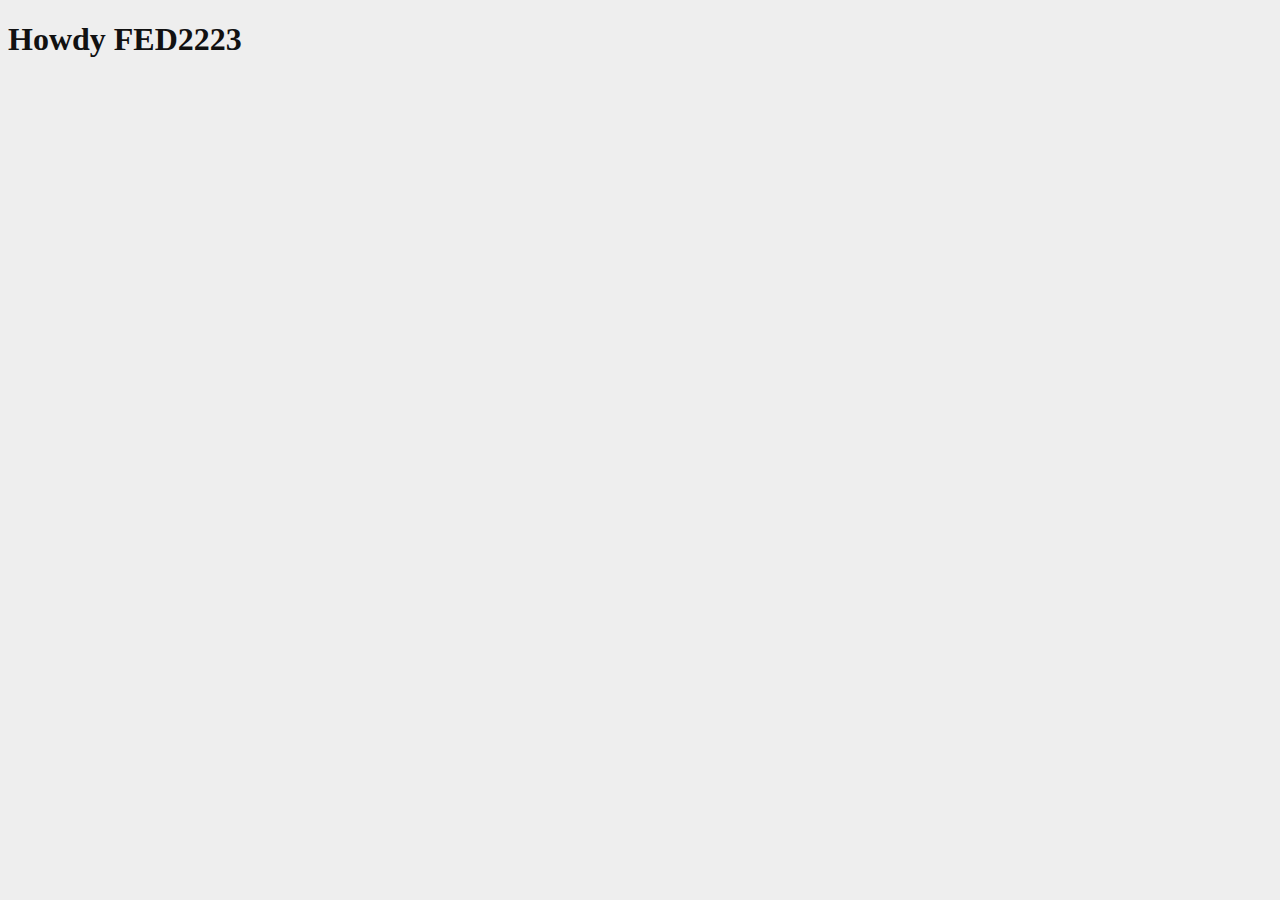
==== index.html @ b15e88f7 "Add files via upload" ====
<!doctype html>
<html lang="nl">
	
<head>
	<meta charset="UTF-8">
	<meta name="author" content="jouw naam">
	<meta name="viewport" content="width=device-width, initial-scale=1">
	
	<title>Howdy FED2223</title>
	
	<link href="styles/style.css" rel="stylesheet">
	<link rel="icon" type="image/svg+xml" href="images/favicon.svg">
</head>

<body>
	<h1>Howdy FED2223</h1>

	<script defer src="scripts/script.js"></script>
</body>
	
</html>
---- styles/style.css ----
/**************/
/* CSS REMEDY */
/**************/
*, *::after, *::before {
  box-sizing:border-box;  
}

button, summary {
	cursor: pointer;
}





/*********************/
/* CUSTOM PROPERTIES */
/*********************/
:root {
	/* startje */
	--color-text:#111;
	--color-background:#eee;
}





/****************/
/* JOUW STYLING */
/****************/

/* jouw code */

body {
  color:var(--color-text);
  background-color:var(--color-background);
}
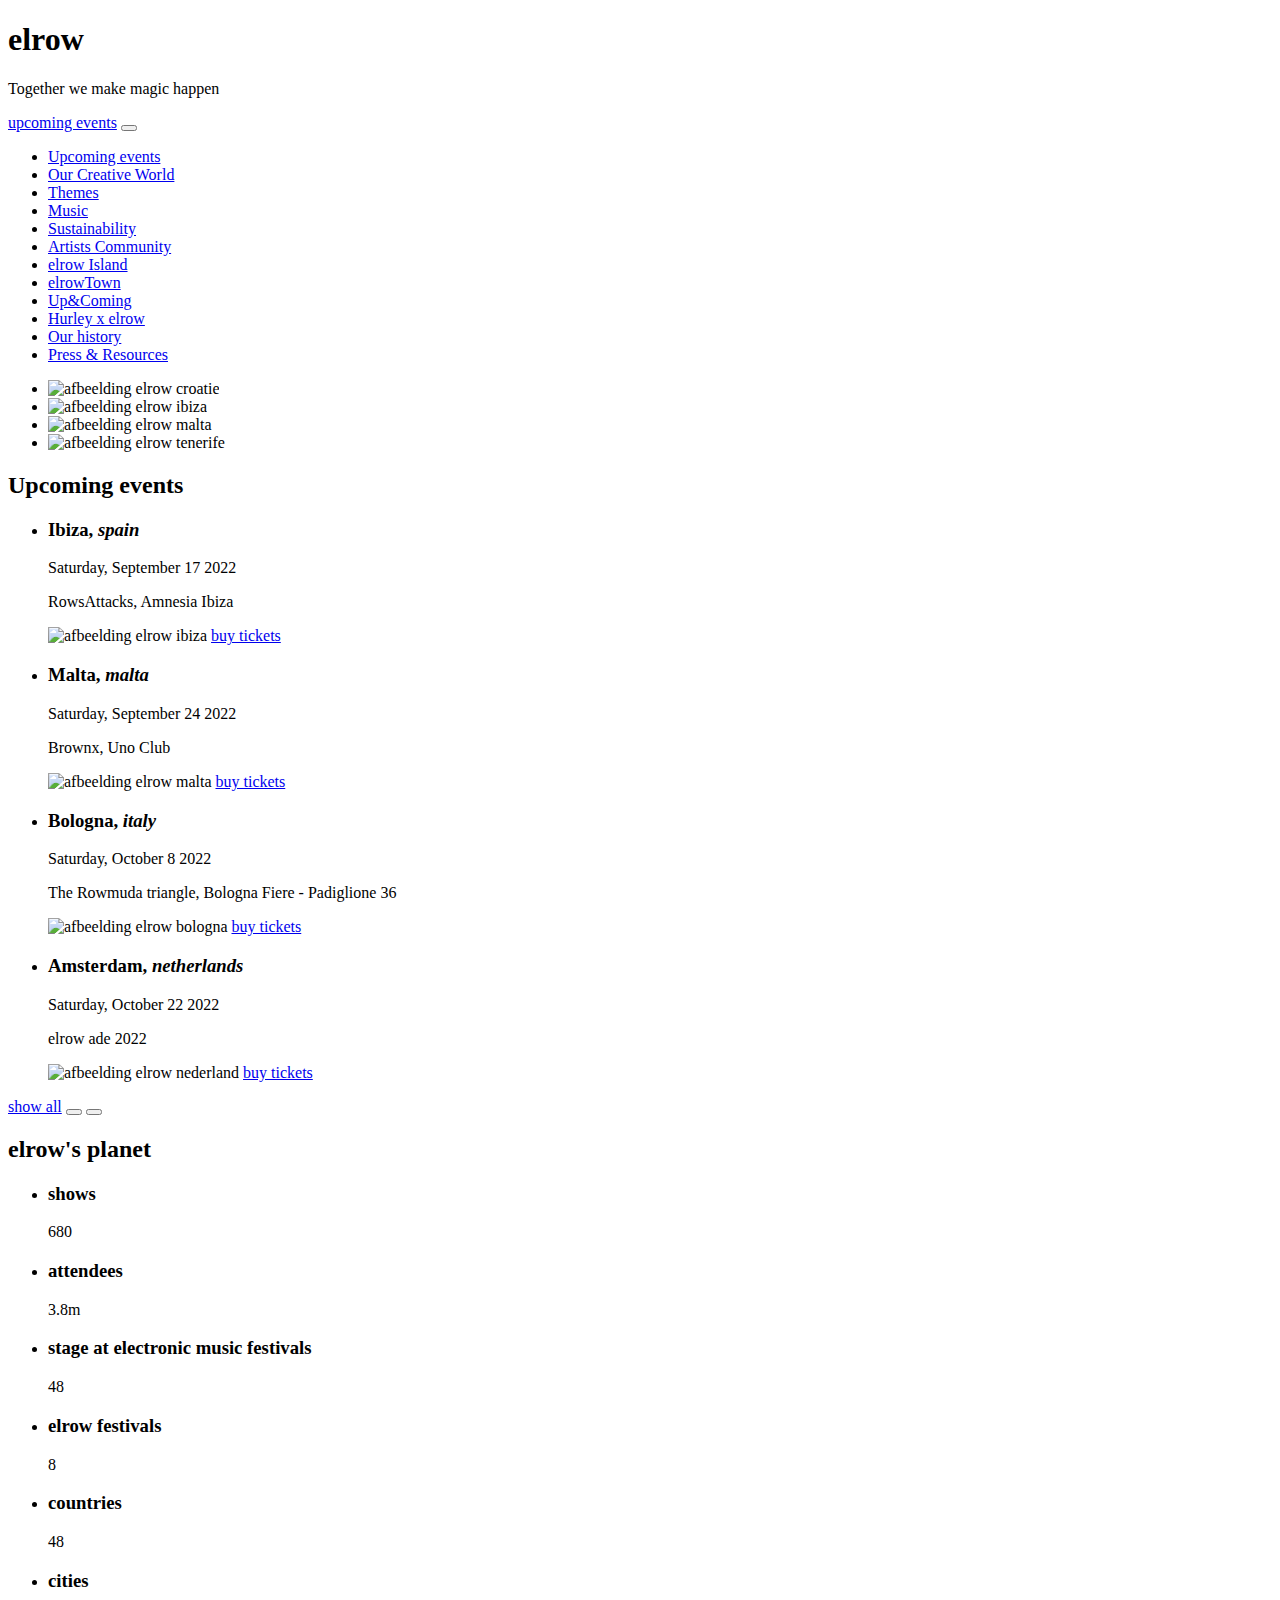
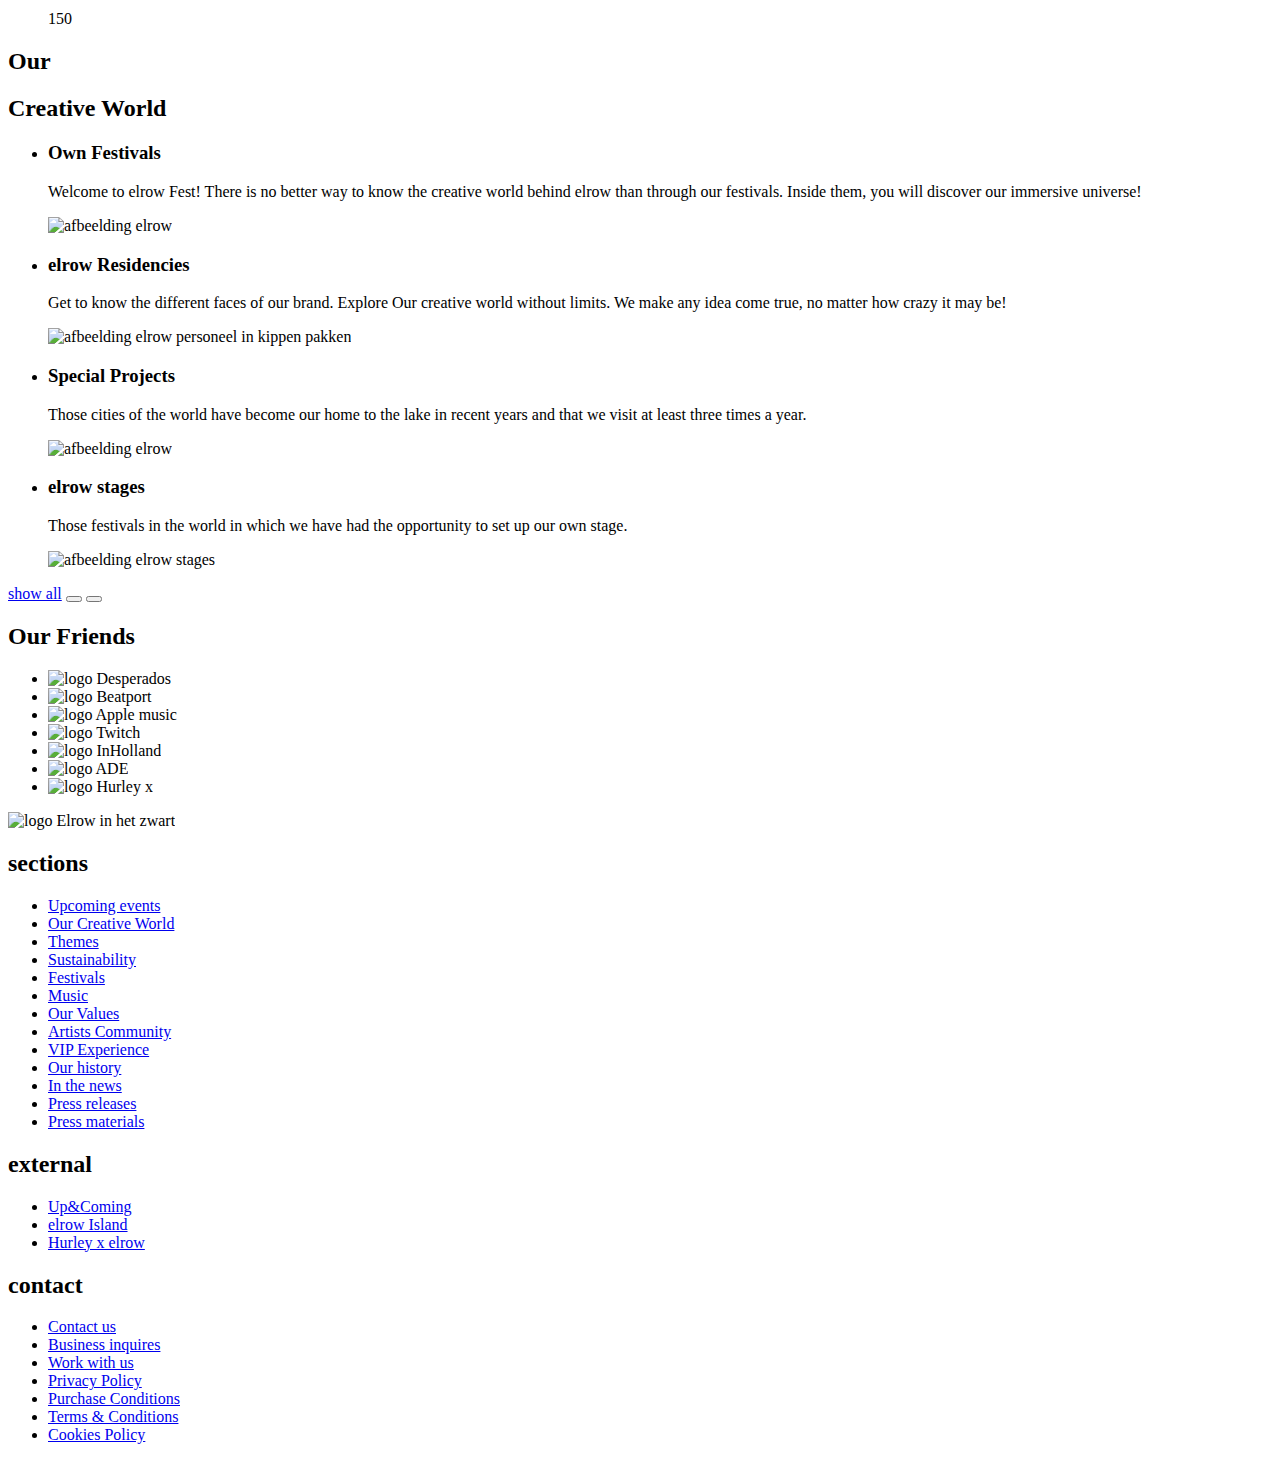
==== commit 80faf23a: "Add files via upload" ====
--- a/index.html
+++ b/index.html
@@ -1,21 +1,245 @@
-<!doctype html>
-<html lang="nl">
-	
+<!DOCTYPE html>
+<html lang="en">
 <head>
-	<meta charset="UTF-8">
-	<meta name="author" content="jouw naam">
-	<meta name="viewport" content="width=device-width, initial-scale=1">
-	
-	<title>Howdy FED2223</title>
-	
-	<link href="styles/style.css" rel="stylesheet">
-	<link rel="icon" type="image/svg+xml" href="images/favicon.svg">
+    <meta charset="UTF-8">
+    <meta name="author" content="Samantha Tjin-A-Lim">
+    <meta http-equiv="X-UA-Compatible" content="IE=edge">
+    <meta name="viewport" content="width=device-width, initial-scale=1.0">
+    <title>Elrow</title>
+    <link rel="stylesheet" href="css/style.css">
 </head>
-
 <body>
-	<h1>Howdy FED2223</h1>
-
-	<script defer src="scripts/script.js"></script>
+    <header>
+        <h1>elrow</h1>
+        <p>Together we make magic happen</p>
+        <a href="events.html">upcoming events</a>
+        <button type="button"></button>
+        <nav>
+            <ul>
+                <li><a href="events.html">Upcoming events</a></li>
+                <li><a href="#">Our Creative World</a></li>
+                <li><a href="#">Themes</a></li>
+                <li><a href="#">Music</a></li> 
+                <li><a href="#">Sustainability</a></li>
+                <li><a href="#">Artists Community</a></li>
+                <li><a href="#">elrow Island</a></li>
+                <li><a href="#">elrowTown</a></li>
+                <li><a href="#">Up&Coming</a></li>
+                <li><a href="#">Hurley x elrow</a></li>
+                <li><a href="#">Our history</a></li>
+                <li><a href="#">Press & Resources</a></li>
+            </ul>
+          </nav>
+    </header>
+
+    <main> 
+        <section>
+            <ul>
+                <li>
+                    <img src="./images/croatie.png" alt="afbeelding elrow croatie">
+                </li>
+                <li>
+                    <img src="./images/ibiza.png" alt="afbeelding elrow ibiza">
+                </li>
+                <li>
+                    <img src="./images/malta.png" alt="afbeelding elrow malta">
+                </li>
+                <li>
+                    <img src="./images/tenerife.png" alt="afbeelding elrow tenerife">
+                </li>
+            </ul>
+        </section>
+
+        <section>
+            <h2>Upcoming events</h2>
+            <ul>
+                <li>
+                    <article>
+                        <h3>Ibiza, <em>spain</em></h3> <!-- em om in css alleen spain vorm te geven -->
+                        <p><time datetime="2022-09-17">Saturday, September 17 2022</time></p> 
+                        <p>RowsAttacks, Amnesia Ibiza</p>
+                        <img src="./images/ibiza2.png" alt="afbeelding elrow ibiza">
+                        <a href="#">buy tickets</a>
+                    </article>
+                </li>
+                <li>
+                    <article>
+                        <h3>Malta, <em>malta</em></h3> 
+                        <p><time datetime="2022-09-24">Saturday, September 24 2022</time></p>
+                        <p>Brownx, Uno Club</p>
+                        <img src="./images/malta.png" alt="afbeelding elrow malta">
+                        <a href="#">buy tickets</a>
+                    </article>
+                </li>
+                <li>
+                    <article>
+                        <h3>Bologna, <em>italy</em></h3>
+                        <p><time datetime="2022-10-08">Saturday, October 8 2022</time></p>
+                        <p>The Rowmuda triangle, Bologna Fiere - Padiglione 36</p>
+                        <img src="./images/bologna.png" alt="afbeelding elrow bologna">
+                        <a href="#">buy tickets</a>
+                    </article>
+                </li>
+                <li>
+                    <article>
+                        <h3>Amsterdam, <em>netherlands</em></h3>   
+                        <p><time datetime="2022-10-22">Saturday, October 22 2022</time></p>
+                        <p>elrow ade 2022</p>
+                        <img src="./images/nederland.png" alt="afbeelding elrow nederland">
+                        <a href="#">buy tickets</a>
+                    </article>
+                </li>
+            </ul>
+
+            <div>
+                <a href="events.html">show all</a>
+                <button type="button"></button>
+                <button type="button"></button>
+            </div>
+        </section>
+
+        <section>
+            <h2>elrow's planet</h2> 
+            <ul>
+                <li>
+                    <h3>shows</h3>
+                    <p>680</p>
+                </li>
+                <li>
+                    <h3>attendees</h3>
+                    <p>3.8m</p>
+                </li>
+                <li>
+                    <h3>stage at electronic music festivals</h3>
+                    <p>48</p>
+                </li>
+                <li>
+                    <h3>elrow festivals</h3>
+                    <p>8</p>
+                </li>
+                <li>
+                    <h3>countries</h3>
+                    <p>48</p>
+                </li>
+                <li>
+                    <h3>cities</h3>
+                    <p>150</p>
+                </li>
+            </ul>
+        </section>
+        
+        <section>
+            <h2>Our</h2>
+            <h2>Creative World</h2>
+                <ul>
+                    <li>
+                        <article>
+                            <h3>Own Festivals</h3>
+                            <p>Welcome to elrow Fest! There is no better way to know the creative world behind elrow than through our festivals. Inside them, you will discover our immersive universe!</p>
+                            <img src="./images/ownfestivals.png" alt="afbeelding elrow">
+                            <a href="#"></a>
+                        </article>
+                    </li> 
+                    <li>
+                        <article>
+                            <h3>elrow Residencies</h3>
+                            <p>Get to know the different faces of our brand. Explore Our creative world without limits. We make any idea come true, no matter how crazy it may be!</p>
+                            <img src="./images/elrowresidencies.png" alt="afbeelding elrow personeel in kippen pakken">
+                            <a href="#"></a>
+                        </article>
+                    </li> 
+                    <li>
+                        <article>
+                            <h3>Special Projects</h3>
+                            <p>Those cities of the world have become our home to the lake in recent years and that we visit at least three times a year.</p>
+                            <img src="./images/specialprojects.png" alt="afbeelding elrow">
+                            <a href="#"></a>
+                        </article>
+                    </li> 
+                    <li>
+                        <article>
+                            <h3>elrow stages</h3>
+                            <p>Those festivals in the world in which we have had the opportunity to set up our own stage.</p>
+                            <img src="./images/elrowstages.png" alt="afbeelding elrow stages">
+                            <a href="#"></a>
+                        </article> 
+                    </li> 
+                </ul>
+
+            <div>
+                <a href="#">show all</a>
+                <button type="button"></button>
+                <button type="button"></button>
+            </div>
+        </section>
+
+        <section>
+            <h2>Our Friends</h2>
+            <ul>
+                <li>
+                    <img src="./images/desperados.png" alt="logo Desperados">
+                </li>
+                <li>
+                    <img src="./images/beatport.png" alt="logo Beatport">
+                </li>
+                <li>
+                    <img src="./images/apple_music.png" alt="logo Apple music">
+                </li>
+                <li>
+                    <img src="./images/twitch.png" alt="logo Twitch">
+                </li>
+                <li>
+                    <img src="./images/inholland-university.png" alt="logo InHolland">
+                </li>
+                <li>
+                    <img src="./images/ade.png" alt="logo ADE">
+                </li>
+                <li>
+                    <img src="./images/hurley-logo.png" alt="logo Hurley x">
+                </li>
+            </ul>
+        </section>
+    </main>
+
+    <footer> 
+        <section>
+            <img src="./images/logo2.png" alt="logo Elrow in het zwart">
+            <h2>sections</h2>
+            <ul>
+                <li><a href="events.html">Upcoming events</a></li>
+                <li><a href="#">Our Creative World</a></li>
+                <li><a href="#">Themes</a></li>
+                <li><a href="#">Sustainability</a></li>
+                <li><a href="#">Festivals</a></li>
+                <li><a href="#">Music</a></li>
+                <li><a href="#">Our Values</a></li>
+                <li><a href="#">Artists Community</a></li>
+                <li><a href="#">VIP Experience</a></li>
+                <li><a href="#">Our history</a></li>
+                <li><a href="#">In the news</a></li>
+                <li><a href="#">Press releases</a></li>
+                <li><a href="#">Press materials</a></li>
+            </ul>
+
+            <h2>external</h2>
+            <ul>
+                <li><a href="#">Up&Coming</a></li>
+                <li><a href="#">elrow Island</a></li>
+                <li><a href="#">Hurley x elrow</a></li>
+            </ul>
+
+            <h2>contact</h2>
+            <ul>
+                <li><a href="#">Contact us</a></li>
+                <li><a href="#">Business inquires</a></li>
+                <li><a href="#">Work with us</a></li>
+                <li><a href="#">Privacy Policy</a></li>
+                <li><a href="#">Purchase Conditions</a></li>
+                <li><a href="#">Terms & Conditions</a></li>
+                <li><a href="#">Cookies Policy</a></li>
+            </ul>
+        </section>
+    </footer>
+    <script src="js/elrow.js"></script>
 </body>
-	
-</html>
+</html>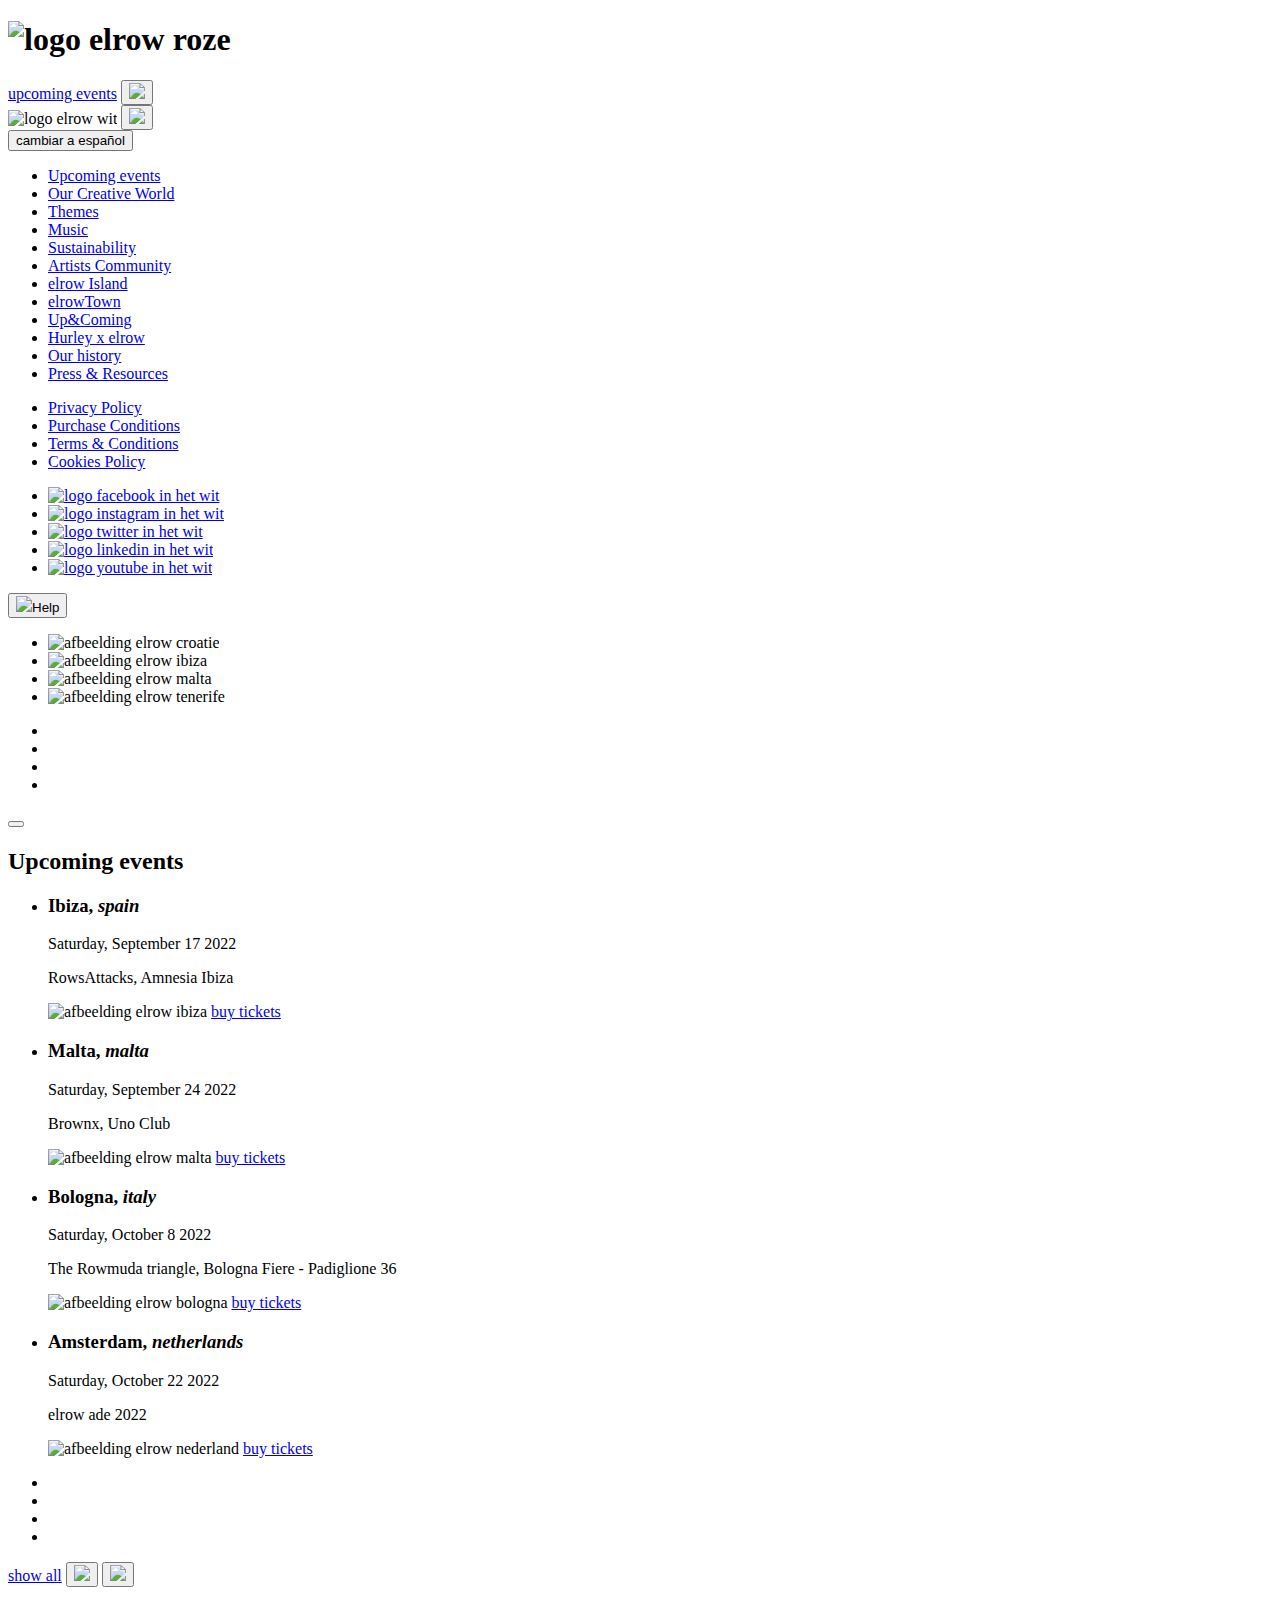
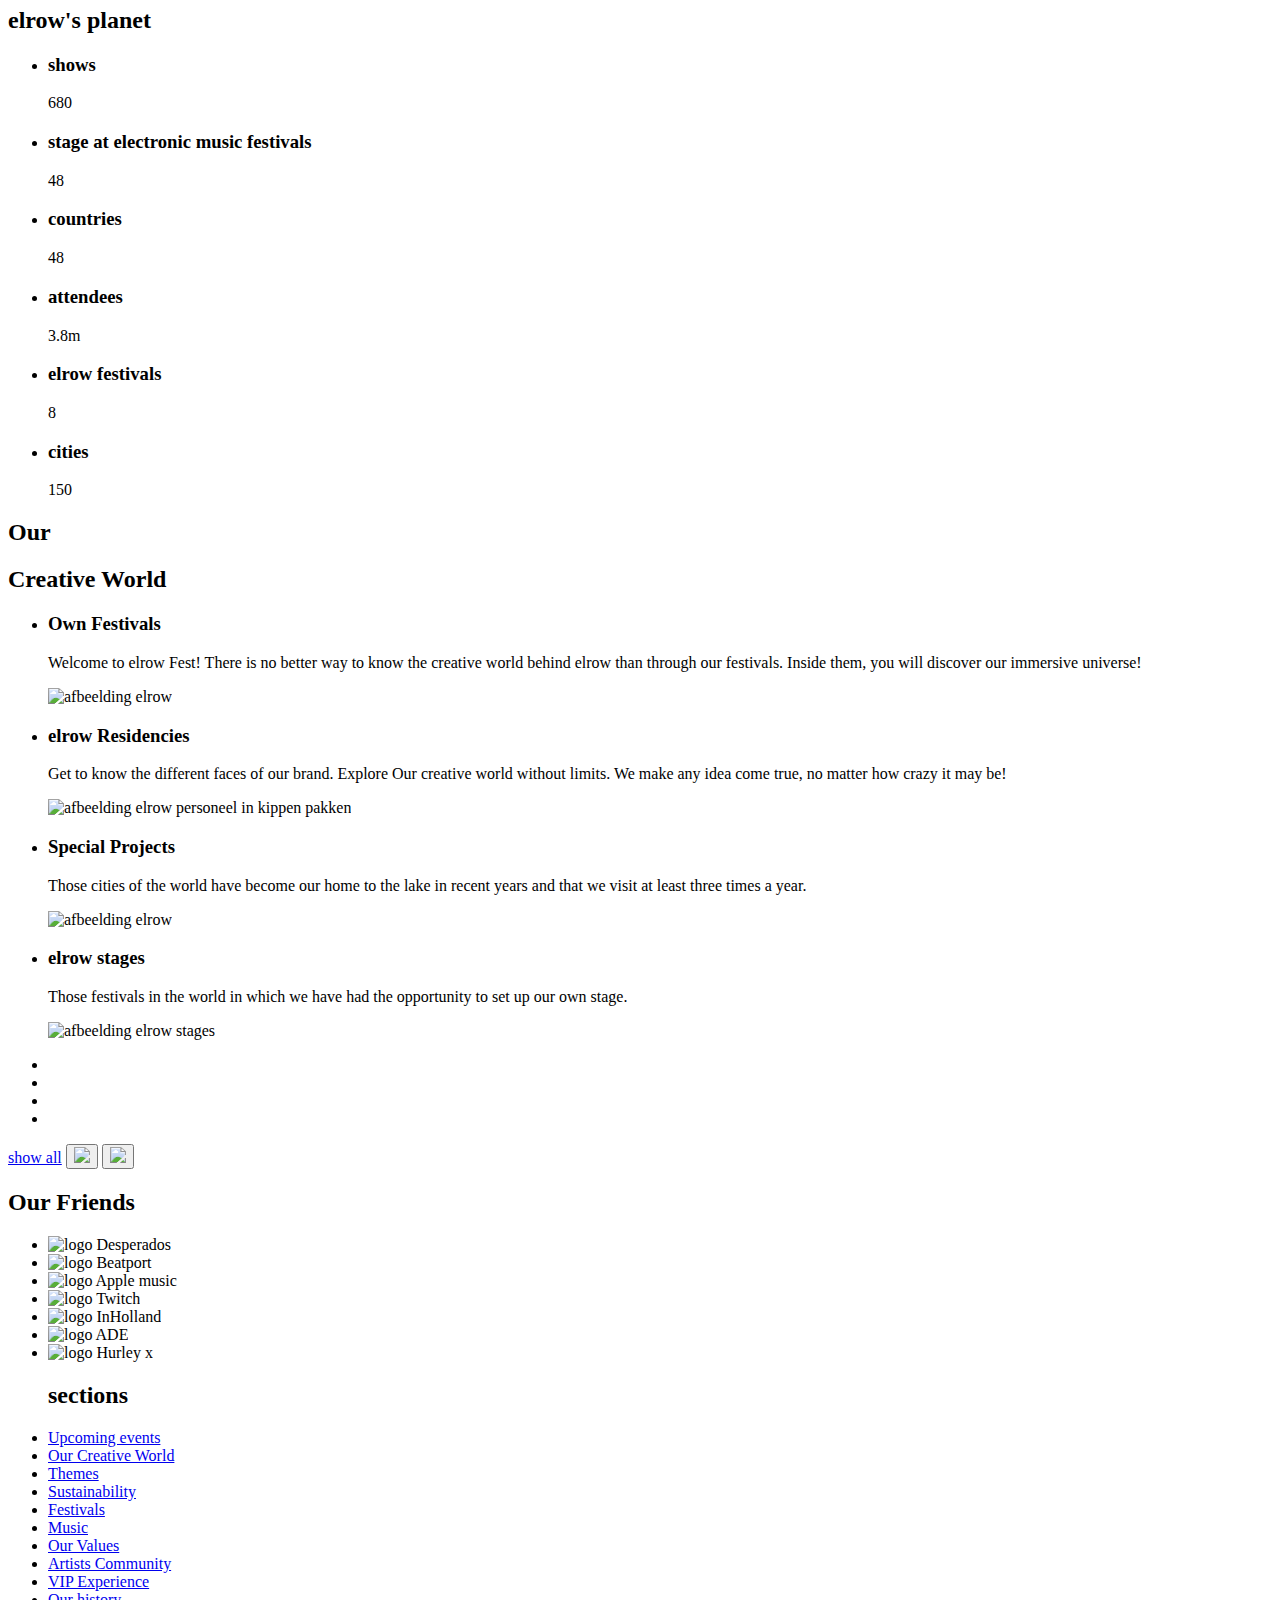
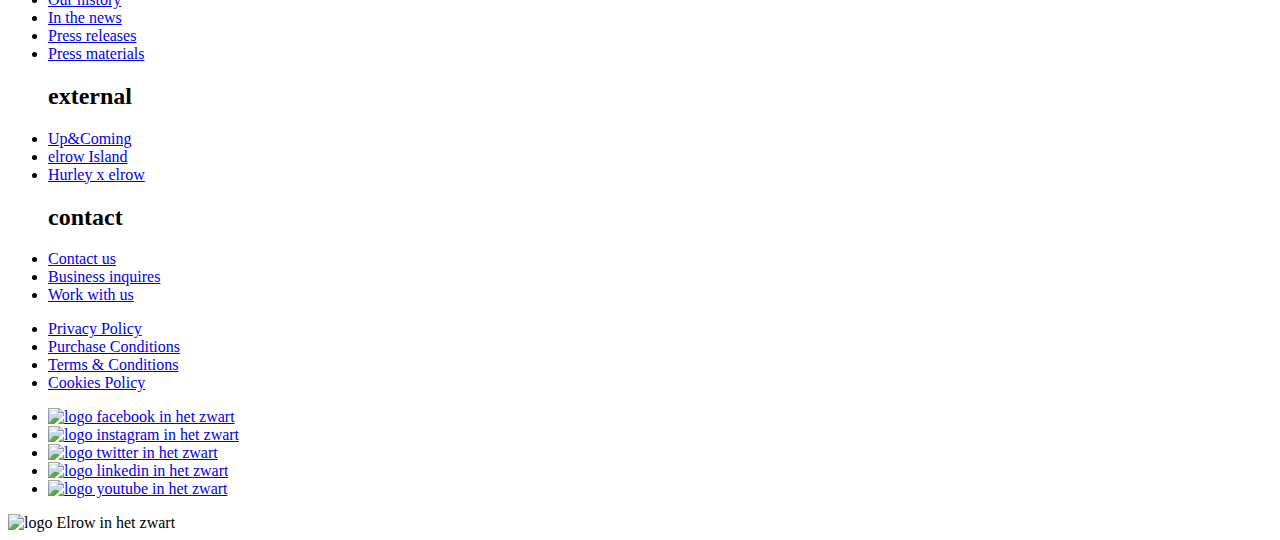
==== commit 217d2199: "Add files via upload" ====
--- a/index.html
+++ b/index.html
@@ -10,11 +10,19 @@
 </head>
 <body>
     <header>
-        <h1>elrow</h1>
-        <p>Together we make magic happen</p>
+        <h1><img src="./images/logo.png" alt="logo elrow roze"></h1>
+        <!-- <p>Together we make magic happen</p> -->
         <a href="events.html">upcoming events</a>
-        <button type="button"></button>
+        <button><img src="./images/openen.png"></button> 
+
         <nav>
+            <section>
+                <img src="./images/logowit.png" alt="logo elrow wit">
+                <button><img src="./images/sluiten.png"></button> 
+            </section>
+
+            <button>cambiar a español</button>
+
             <ul>
                 <li><a href="events.html">Upcoming events</a></li>
                 <li><a href="#">Our Creative World</a></li>
@@ -29,31 +37,68 @@
                 <li><a href="#">Our history</a></li>
                 <li><a href="#">Press & Resources</a></li>
             </ul>
-          </nav>
+
+            <ul>
+                <li><a href="#">Privacy Policy</a></li>
+                <li><a href="#">Purchase Conditions</a></li>
+                <li><a href="#">Terms & Conditions</a></li>
+                <li><a href="#">Cookies Policy</a></li>
+            </ul>
+
+            <ul>
+                <li>
+                    <a href="#"><img src="./images/facebookwit.png" alt="logo facebook in het wit"></a>
+                </li>
+                <li>
+                    <a href="#"><img src="./images/instagramwit.png" alt="logo instagram in het wit"></a>
+                </li>
+                <li>
+                    <a href="#"><img src="./images/twitterwit.png" alt="logo twitter in het wit"></a>
+                </li>
+                <li>
+                    <a href="#"><img src="./images/linkedinwit.png" alt="logo linkedin in het wit"></a>
+                </li>
+                <li>
+                    <a href="#"><img src="./images/youtubewit.png" alt="logo youtube in het wit"></a>
+                </li>
+            </ul>
+        </nav>
     </header>
 
     <main> 
-        <section>
-            <ul>
-                <li>
+        <button aria-label="help button"><img src="./images/vraagteken.png">Help</button>
+        <section id="bolletjesAndAutoScroll" class="caroCarrousel">
+            <ul>
+                <li id="element1">
                     <img src="./images/croatie.png" alt="afbeelding elrow croatie">
                 </li>
-                <li>
+                <li id="element2">
                     <img src="./images/ibiza.png" alt="afbeelding elrow ibiza">
                 </li>
-                <li>
+                <li id="element3">
                     <img src="./images/malta.png" alt="afbeelding elrow malta">
                 </li>
-                <li>
+                <li id="element4">
                     <img src="./images/tenerife.png" alt="afbeelding elrow tenerife">
                 </li>
             </ul>
-        </section>
-
-        <section>
+
+            <nav>
+                <ul>
+                  <li><a href="#element1" aria-label="go to element1"></a></li>
+                  <li><a href="#element2" aria-label="go to element2"></a></li>
+                  <li><a href="#element3" aria-label="go to element3"></a></li>
+                  <li><a href="#element4" aria-label="go to element4"></a></li>
+                </ul>
+            </nav>
+
+            <button aria-label="start/stop autoscroll"></button>
+        </section>
+
+        <section id="bolletjesAndAutoScroll" class="caroCarrousel">
             <h2>Upcoming events</h2>
             <ul>
-                <li>
+                <li id="element1.1">
                     <article>
                         <h3>Ibiza, <em>spain</em></h3> <!-- em om in css alleen spain vorm te geven -->
                         <p><time datetime="2022-09-17">Saturday, September 17 2022</time></p> 
@@ -62,7 +107,7 @@
                         <a href="#">buy tickets</a>
                     </article>
                 </li>
-                <li>
+                <li id="element2.1">
                     <article>
                         <h3>Malta, <em>malta</em></h3> 
                         <p><time datetime="2022-09-24">Saturday, September 24 2022</time></p>
@@ -71,7 +116,7 @@
                         <a href="#">buy tickets</a>
                     </article>
                 </li>
-                <li>
+                <li id="element3.1">
                     <article>
                         <h3>Bologna, <em>italy</em></h3>
                         <p><time datetime="2022-10-08">Saturday, October 8 2022</time></p>
@@ -80,7 +125,7 @@
                         <a href="#">buy tickets</a>
                     </article>
                 </li>
-                <li>
+                <li id="element4.1">
                     <article>
                         <h3>Amsterdam, <em>netherlands</em></h3>   
                         <p><time datetime="2022-10-22">Saturday, October 22 2022</time></p>
@@ -91,10 +136,19 @@
                 </li>
             </ul>
 
+            <nav>
+                <ul>
+                  <li><a href="#element1.1" aria-label="go to element1.1"></a></li>
+                  <li><a href="#element2.1" aria-label="go to element2.1"></a></li>
+                  <li><a href="#element3.1" aria-label="go to element3.1"></a></li>
+                  <li><a href="#element4.1" aria-label="go to element4.1"></a></li>
+                </ul>
+            </nav>
+
             <div>
                 <a href="events.html">show all</a>
-                <button type="button"></button>
-                <button type="button"></button>
+                <button aria-label="vorige event"><img src="./images/pijllinks.png" ></button>
+                <button aria-label="volgende event"><img src="./images/pijlrechts.png"></button>
             </div>
         </section>
 
@@ -106,33 +160,33 @@
                     <p>680</p>
                 </li>
                 <li>
+                    <h3>stage at electronic music festivals</h3>
+                    <p>48</p>
+                </li>
+                <li>
+                    <h3>countries</h3>
+                    <p>48</p>
+                </li>
+                <li>
                     <h3>attendees</h3>
                     <p>3.8m</p>
                 </li>
                 <li>
-                    <h3>stage at electronic music festivals</h3>
-                    <p>48</p>
-                </li>
-                <li>
                     <h3>elrow festivals</h3>
                     <p>8</p>
                 </li>
                 <li>
-                    <h3>countries</h3>
-                    <p>48</p>
-                </li>
-                <li>
                     <h3>cities</h3>
                     <p>150</p>
                 </li>
             </ul>
         </section>
         
-        <section>
+        <section id="bolletjesAndAutoScroll" class="caroCarrousel">
             <h2>Our</h2>
             <h2>Creative World</h2>
                 <ul>
-                    <li>
+                    <li id="element1.2">
                         <article>
                             <h3>Own Festivals</h3>
                             <p>Welcome to elrow Fest! There is no better way to know the creative world behind elrow than through our festivals. Inside them, you will discover our immersive universe!</p>
@@ -140,7 +194,7 @@
                             <a href="#"></a>
                         </article>
                     </li> 
-                    <li>
+                    <li id="element2.2">
                         <article>
                             <h3>elrow Residencies</h3>
                             <p>Get to know the different faces of our brand. Explore Our creative world without limits. We make any idea come true, no matter how crazy it may be!</p>
@@ -148,7 +202,7 @@
                             <a href="#"></a>
                         </article>
                     </li> 
-                    <li>
+                    <li id="element3.2">
                         <article>
                             <h3>Special Projects</h3>
                             <p>Those cities of the world have become our home to the lake in recent years and that we visit at least three times a year.</p>
@@ -156,7 +210,7 @@
                             <a href="#"></a>
                         </article>
                     </li> 
-                    <li>
+                    <li id="element4.2">
                         <article>
                             <h3>elrow stages</h3>
                             <p>Those festivals in the world in which we have had the opportunity to set up our own stage.</p>
@@ -165,11 +219,20 @@
                         </article> 
                     </li> 
                 </ul>
+                
+                <nav>
+                    <ul>
+                      <li><a href="#element1.2" aria-label="go to element1.2"></a></li>
+                      <li><a href="#element2.2" aria-label="go to element2.2"></a></li>
+                      <li><a href="#element3.2" aria-label="go to element3.2"></a></li>
+                      <li><a href="#element4.2" aria-label="go to element4.2"></a></li>
+                    </ul>
+                </nav>
 
             <div>
                 <a href="#">show all</a>
-                <button type="button"></button>
-                <button type="button"></button>
+                <button aria-label="volgende event"><img src="./images/pijllinks.png"></button>
+                <button aria-label="volgende event"><img src="./images/pijlrechts.png"></button>
             </div>
         </section>
 
@@ -203,41 +266,64 @@
 
     <footer> 
         <section>
+            <nav>
+                <ul>
+                    <h2>sections</h2>
+                    <li><a href="events.html">Upcoming events</a></li>
+                    <li><a href="#">Our Creative World</a></li>
+                    <li><a href="#">Themes</a></li>
+                    <li><a href="#">Sustainability</a></li>
+                    <li><a href="#">Festivals</a></li>
+                    <li><a href="#">Music</a></li>
+                    <li><a href="#">Our Values</a></li>
+                    <li><a href="#">Artists Community</a></li>
+                    <li><a href="#">VIP Experience</a></li>
+                    <li><a href="#">Our history</a></li>
+                    <li><a href="#">In the news</a></li>
+                    <li><a href="#">Press releases</a></li>
+                    <li><a href="#">Press materials</a></li>
+                </ul>
+
+                <ul>
+                    <h2>external</h2>
+                    <li><a href="#">Up&Coming</a></li>
+                    <li><a href="#">elrow Island</a></li>
+                    <li><a href="#">Hurley x elrow</a></li>
+                </ul>
+
+                <ul>
+                    <h2>contact</h2>
+                    <li><a href="#">Contact us</a></li>
+                    <li><a href="#">Business inquires</a></li>
+                    <li><a href="#">Work with us</a></li>
+                </ul>
+
+                <ul>
+                    <li><a href="#">Privacy Policy</a></li>
+                    <li><a href="#">Purchase Conditions</a></li>
+                    <li><a href="#">Terms & Conditions</a></li>
+                    <li><a href="#">Cookies Policy</a></li>
+                </ul>
+
+                <ul>
+                    <li>
+                        <a href="#"><img src="./images/facebook.png" alt="logo facebook in het zwart"></a>
+                    </li>
+                    <li>
+                        <a href="#"><img src="./images/instagram.png" alt="logo instagram in het zwart"></a>
+                    </li>
+                    <li>
+                        <a href="#"><img src="./images/twitter.png" alt="logo twitter in het zwart"></a>
+                    </li>
+                    <li>
+                        <a href="#"><img src="./images/linkedin.png" alt="logo linkedin in het zwart"></a>
+                    </li>
+                    <li>
+                        <a href="#"><img src="./images/youtube.png" alt="logo youtube in het zwart"></a>
+                    </li>
+                </ul>
+            </nav>
             <img src="./images/logo2.png" alt="logo Elrow in het zwart">
-            <h2>sections</h2>
-            <ul>
-                <li><a href="events.html">Upcoming events</a></li>
-                <li><a href="#">Our Creative World</a></li>
-                <li><a href="#">Themes</a></li>
-                <li><a href="#">Sustainability</a></li>
-                <li><a href="#">Festivals</a></li>
-                <li><a href="#">Music</a></li>
-                <li><a href="#">Our Values</a></li>
-                <li><a href="#">Artists Community</a></li>
-                <li><a href="#">VIP Experience</a></li>
-                <li><a href="#">Our history</a></li>
-                <li><a href="#">In the news</a></li>
-                <li><a href="#">Press releases</a></li>
-                <li><a href="#">Press materials</a></li>
-            </ul>
-
-            <h2>external</h2>
-            <ul>
-                <li><a href="#">Up&Coming</a></li>
-                <li><a href="#">elrow Island</a></li>
-                <li><a href="#">Hurley x elrow</a></li>
-            </ul>
-
-            <h2>contact</h2>
-            <ul>
-                <li><a href="#">Contact us</a></li>
-                <li><a href="#">Business inquires</a></li>
-                <li><a href="#">Work with us</a></li>
-                <li><a href="#">Privacy Policy</a></li>
-                <li><a href="#">Purchase Conditions</a></li>
-                <li><a href="#">Terms & Conditions</a></li>
-                <li><a href="#">Cookies Policy</a></li>
-            </ul>
         </section>
     </footer>
     <script src="js/elrow.js"></script>
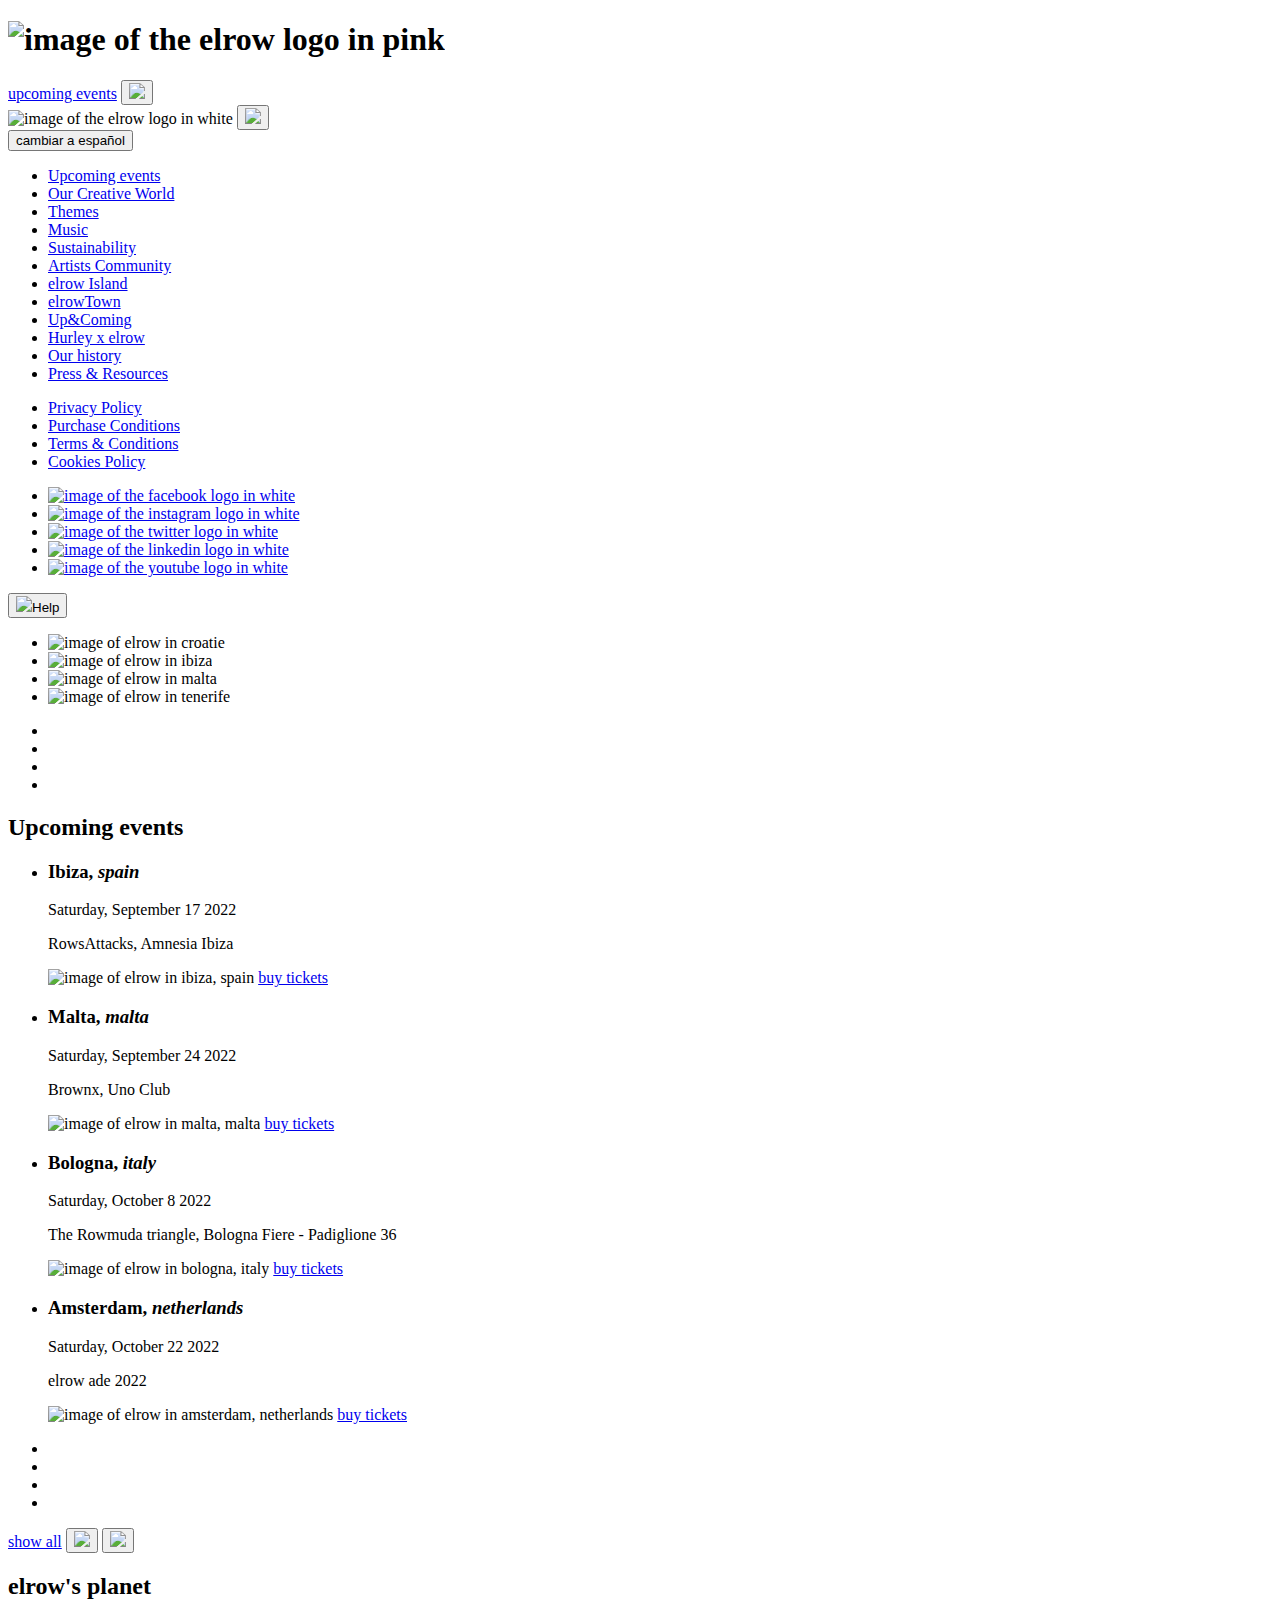
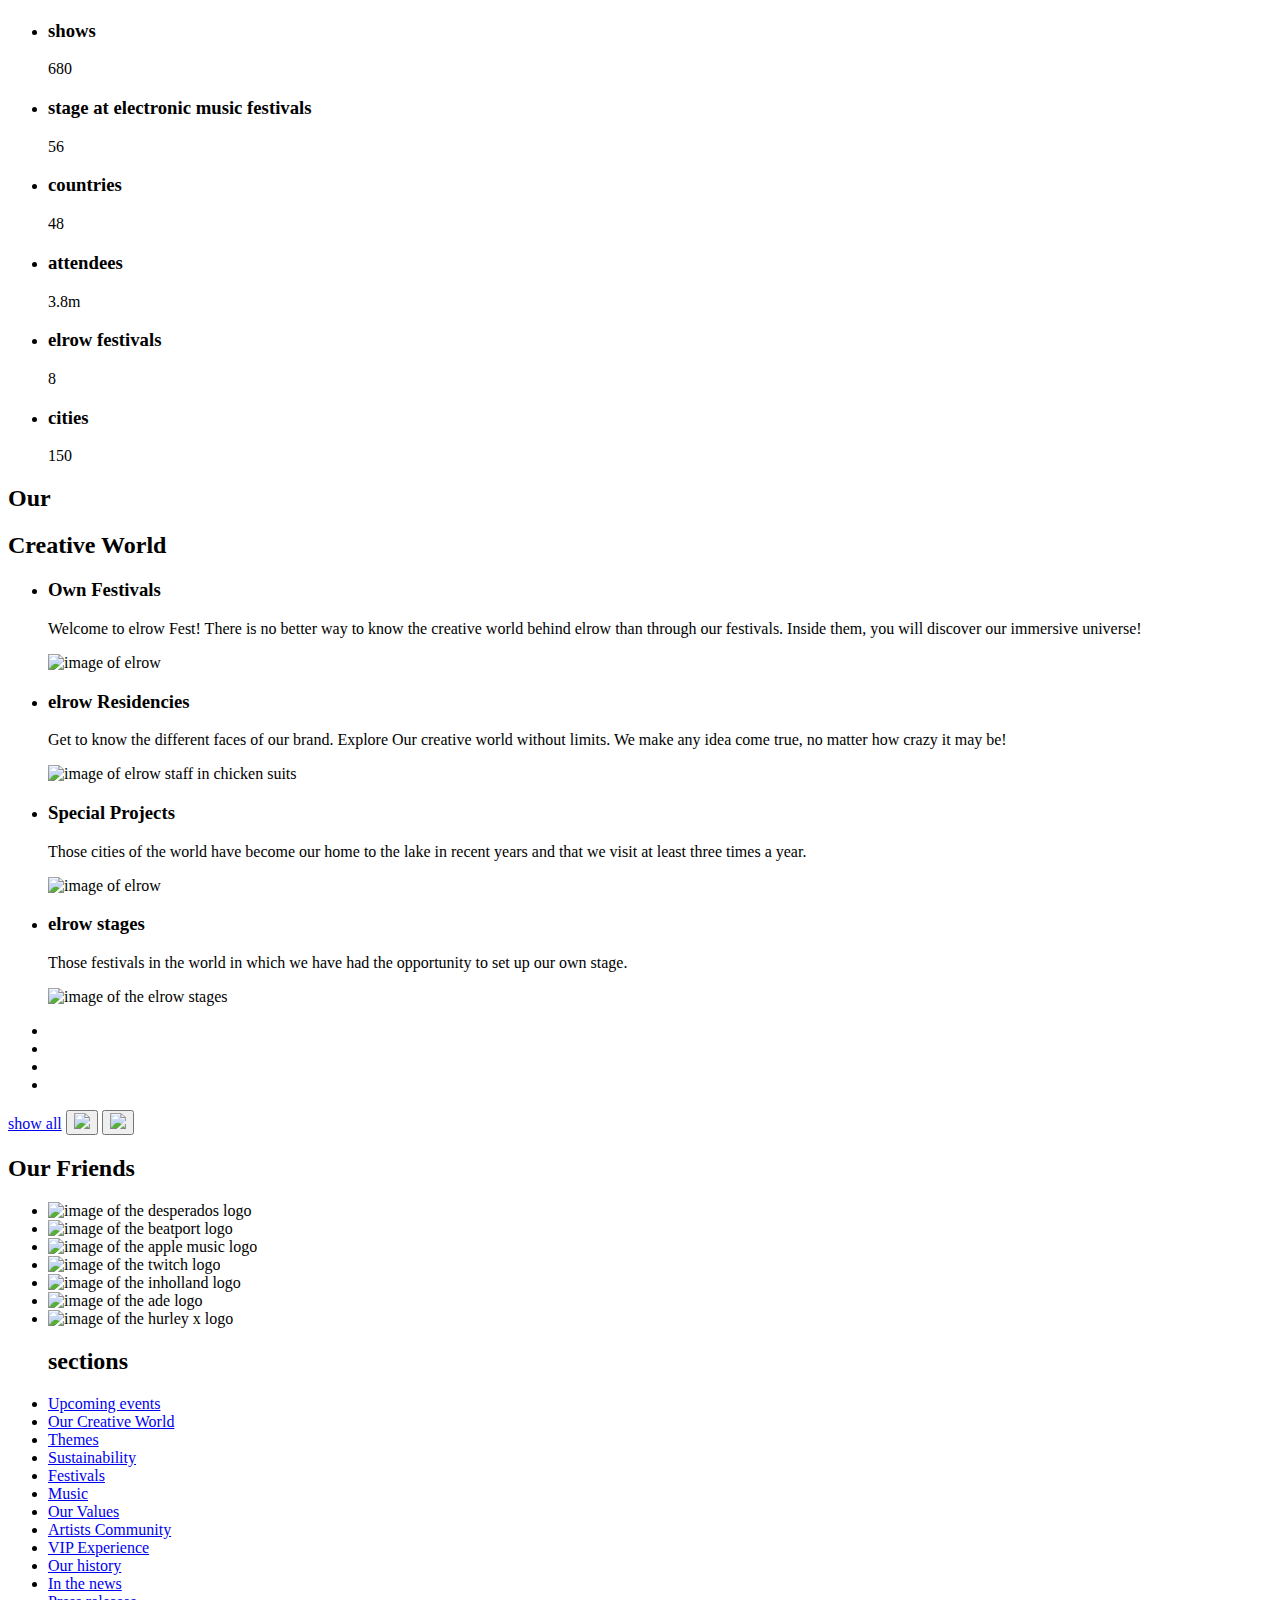
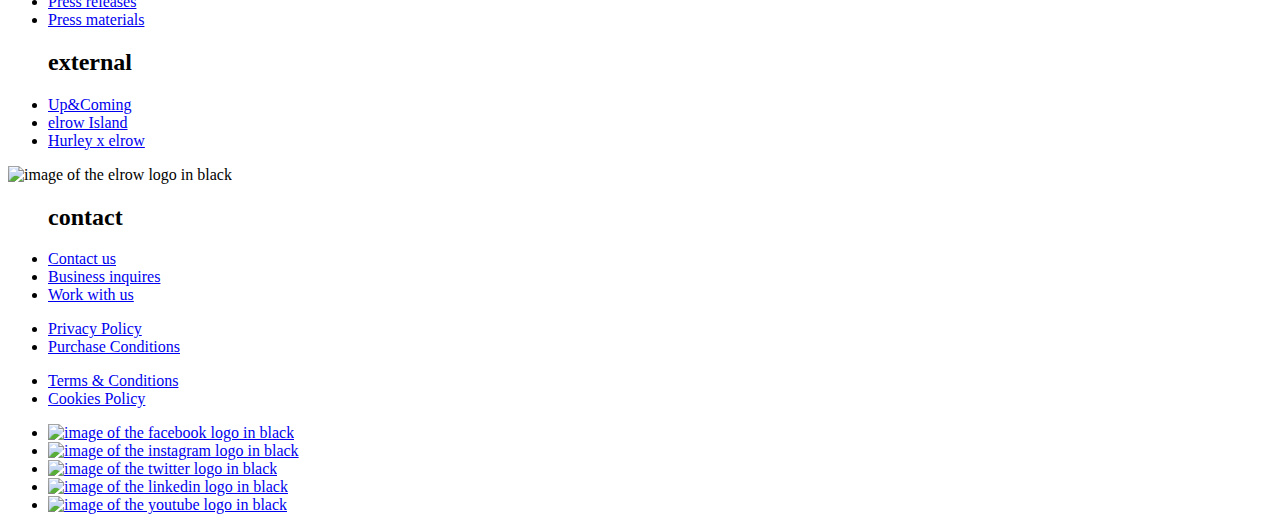
==== commit f8fc0c3b: "Add files via upload" ====
--- a/index.html
+++ b/index.html
@@ -7,83 +7,84 @@
     <meta name="viewport" content="width=device-width, initial-scale=1.0">
     <title>Elrow</title>
     <link rel="stylesheet" href="css/style.css">
+    <link rel="stylesheet" href="css/home.css">
 </head>
 <body>
     <header>
-        <h1><img src="./images/logo.png" alt="logo elrow roze"></h1>
+        <h1><img src="./images/logo.png" alt="image of the elrow logo in pink"></h1>
         <!-- <p>Together we make magic happen</p> -->
-        <a href="events.html">upcoming events</a>
+        <a href="events.html" aria-label="go to the upcoming events page">upcoming events</a>
         <button><img src="./images/openen.png"></button> 
 
-        <nav>
-            <section>
-                <img src="./images/logowit.png" alt="logo elrow wit">
+        <nav>  <!-- de navigatie -->
+            <div>
+                <img src="./images/logowit.png" alt="image of the elrow logo in white">
                 <button><img src="./images/sluiten.png"></button> 
-            </section>
+            </div>
 
             <button>cambiar a español</button>
 
             <ul>
-                <li><a href="events.html">Upcoming events</a></li>
-                <li><a href="#">Our Creative World</a></li>
-                <li><a href="#">Themes</a></li>
-                <li><a href="#">Music</a></li> 
-                <li><a href="#">Sustainability</a></li>
-                <li><a href="#">Artists Community</a></li>
-                <li><a href="#">elrow Island</a></li>
-                <li><a href="#">elrowTown</a></li>
-                <li><a href="#">Up&Coming</a></li>
-                <li><a href="#">Hurley x elrow</a></li>
-                <li><a href="#">Our history</a></li>
-                <li><a href="#">Press & Resources</a></li>
-            </ul>
-
-            <ul>
-                <li><a href="#">Privacy Policy</a></li>
-                <li><a href="#">Purchase Conditions</a></li>
-                <li><a href="#">Terms & Conditions</a></li>
-                <li><a href="#">Cookies Policy</a></li>
-            </ul>
-
-            <ul>
-                <li>
-                    <a href="#"><img src="./images/facebookwit.png" alt="logo facebook in het wit"></a>
-                </li>
-                <li>
-                    <a href="#"><img src="./images/instagramwit.png" alt="logo instagram in het wit"></a>
-                </li>
-                <li>
-                    <a href="#"><img src="./images/twitterwit.png" alt="logo twitter in het wit"></a>
-                </li>
-                <li>
-                    <a href="#"><img src="./images/linkedinwit.png" alt="logo linkedin in het wit"></a>
-                </li>
-                <li>
-                    <a href="#"><img src="./images/youtubewit.png" alt="logo youtube in het wit"></a>
+                <li><a href="events.html" aria-label="go to the upcoming events page">Upcoming events</a></li>
+                <li><a href="#" aria-label="go to the our creative world page">Our Creative World</a></li>
+                <li><a href="#" aria-label="go to the themes page">Themes</a></li>
+                <li><a href="#" aria-label="go to the music page">Music</a></li> 
+                <li><a href="#" aria-label="go to the sustainability page">Sustainability</a></li>
+                <li><a href="#" aria-label="go to the artists community page">Artists Community</a></li>
+                <li><a href="#" aria-label="go to the elrow island page">elrow Island</a></li>
+                <li><a href="#" aria-label="go to the elrowtown page">elrowTown</a></li>
+                <li><a href="#" aria-label="go to the up&coming page">Up&Coming</a></li>
+                <li><a href="#" aria-label="go to the hurley x elrow page">Hurley x elrow</a></li>
+                <li><a href="#" aria-label="go to the our history page">Our history</a></li>
+                <li><a href="#" aria-label="go to the press & resources page">Press & Resources</a></li>
+            </ul>
+
+            <ul>
+                <li><a href="#" aria-label="go to the privacy policy page">Privacy Policy</a></li>
+                <li><a href="#" aria-label="go to the purchase conditions page">Purchase Conditions</a></li>
+                <li><a href="#" aria-label="go to the terms & conditions page">Terms & Conditions</a></li>
+                <li><a href="#" aria-label="go to the cookies policy page">Cookies Policy</a></li>
+            </ul>
+
+            <ul>
+                <li>
+                    <a href="#"><img src="./images/facebookwit.png" alt="image of the facebook logo in white"></a>
+                </li>
+                <li>
+                    <a href="#"><img src="./images/instagramwit.png" alt="image of the instagram logo in white"></a>
+                </li>
+                <li>
+                    <a href="#"><img src="./images/twitterwit.png" alt="image of the twitter logo in white"></a>
+                </li>
+                <li>
+                    <a href="#"><img src="./images/linkedinwit.png" alt="image of the linkedin logo in white"></a>
+                </li>
+                <li>
+                    <a href="#"><img src="./images/youtubewit.png" alt="image of the youtube logo in white"></a>
                 </li>
             </ul>
         </nav>
     </header>
 
     <main> 
-        <button aria-label="help button"><img src="./images/vraagteken.png">Help</button>
+        <button aria-label="the help button"><img src="./images/vraagteken.png">Help</button>
         <section id="bolletjesAndAutoScroll" class="caroCarrousel">
             <ul>
                 <li id="element1">
-                    <img src="./images/croatie.png" alt="afbeelding elrow croatie">
+                    <img src="./images/croatie.png" alt="image of elrow in croatie">
                 </li>
                 <li id="element2">
-                    <img src="./images/ibiza.png" alt="afbeelding elrow ibiza">
+                    <img src="./images/ibiza.png" alt="image of elrow in ibiza">
                 </li>
                 <li id="element3">
-                    <img src="./images/malta.png" alt="afbeelding elrow malta">
+                    <img src="./images/malta.png" alt="image of elrow in malta">
                 </li>
                 <li id="element4">
-                    <img src="./images/tenerife.png" alt="afbeelding elrow tenerife">
-                </li>
-            </ul>
-
-            <nav>
+                    <img src="./images/tenerife.png" alt="image of elrow in tenerife">
+                </li>
+            </ul>
+
+            <nav> <!-- de navigatie van de bolletjes -->
                 <ul>
                   <li><a href="#element1" aria-label="go to element1"></a></li>
                   <li><a href="#element2" aria-label="go to element2"></a></li>
@@ -91,8 +92,6 @@
                   <li><a href="#element4" aria-label="go to element4"></a></li>
                 </ul>
             </nav>
-
-            <button aria-label="start/stop autoscroll"></button>
         </section>
 
         <section id="bolletjesAndAutoScroll" class="caroCarrousel">
@@ -103,8 +102,8 @@
                         <h3>Ibiza, <em>spain</em></h3> <!-- em om in css alleen spain vorm te geven -->
                         <p><time datetime="2022-09-17">Saturday, September 17 2022</time></p> 
                         <p>RowsAttacks, Amnesia Ibiza</p>
-                        <img src="./images/ibiza2.png" alt="afbeelding elrow ibiza">
-                        <a href="#">buy tickets</a>
+                        <img src="./images/ibiza2.png" alt="image of elrow in ibiza, spain">
+                        <a href="#" aria-label="buy tickets for elrow in ibiza, spain">buy tickets</a>
                     </article>
                 </li>
                 <li id="element2.1">
@@ -112,8 +111,8 @@
                         <h3>Malta, <em>malta</em></h3> 
                         <p><time datetime="2022-09-24">Saturday, September 24 2022</time></p>
                         <p>Brownx, Uno Club</p>
-                        <img src="./images/malta.png" alt="afbeelding elrow malta">
-                        <a href="#">buy tickets</a>
+                        <img src="./images/malta.png" alt="image of elrow in malta, malta">
+                        <a href="#" aria-label="buy tickets for elrow in malta,malta">buy tickets</a>
                     </article>
                 </li>
                 <li id="element3.1">
@@ -121,8 +120,8 @@
                         <h3>Bologna, <em>italy</em></h3>
                         <p><time datetime="2022-10-08">Saturday, October 8 2022</time></p>
                         <p>The Rowmuda triangle, Bologna Fiere - Padiglione 36</p>
-                        <img src="./images/bologna.png" alt="afbeelding elrow bologna">
-                        <a href="#">buy tickets</a>
+                        <img src="./images/bologna.png" alt="image of elrow in bologna, italy">
+                        <a href="#" aria-label="buy tickets for elrow in bologna, italy">buy tickets</a>
                     </article>
                 </li>
                 <li id="element4.1">
@@ -130,13 +129,13 @@
                         <h3>Amsterdam, <em>netherlands</em></h3>   
                         <p><time datetime="2022-10-22">Saturday, October 22 2022</time></p>
                         <p>elrow ade 2022</p>
-                        <img src="./images/nederland.png" alt="afbeelding elrow nederland">
-                        <a href="#">buy tickets</a>
+                        <img src="./images/nederland.png" alt="image of elrow in amsterdam, netherlands">
+                        <a href="#" aria-label="buy tickets for elrow in amsterdam, netherlands">buy tickets</a>
                     </article>
                 </li>
             </ul>
 
-            <nav>
+            <nav> <!-- de navigatie van de bolletjes -->
                 <ul>
                   <li><a href="#element1.1" aria-label="go to element1.1"></a></li>
                   <li><a href="#element2.1" aria-label="go to element2.1"></a></li>
@@ -146,9 +145,9 @@
             </nav>
 
             <div>
-                <a href="events.html">show all</a>
-                <button aria-label="vorige event"><img src="./images/pijllinks.png" ></button>
-                <button aria-label="volgende event"><img src="./images/pijlrechts.png"></button>
+                <a href="events.html" aria-label="show all upcoming events">show all</a>
+                <button aria-label="previous event"><img src="./images/pijllinks.png" ></button>
+                <button aria-label="next event"><img src="./images/pijlrechts.png"></button>
             </div>
         </section>
 
@@ -161,7 +160,7 @@
                 </li>
                 <li>
                     <h3>stage at electronic music festivals</h3>
-                    <p>48</p>
+                    <p>56</p>
                 </li>
                 <li>
                     <h3>countries</h3>
@@ -190,7 +189,7 @@
                         <article>
                             <h3>Own Festivals</h3>
                             <p>Welcome to elrow Fest! There is no better way to know the creative world behind elrow than through our festivals. Inside them, you will discover our immersive universe!</p>
-                            <img src="./images/ownfestivals.png" alt="afbeelding elrow">
+                            <img src="./images/ownfestivals.png" alt="image of elrow">
                             <a href="#"></a>
                         </article>
                     </li> 
@@ -198,7 +197,7 @@
                         <article>
                             <h3>elrow Residencies</h3>
                             <p>Get to know the different faces of our brand. Explore Our creative world without limits. We make any idea come true, no matter how crazy it may be!</p>
-                            <img src="./images/elrowresidencies.png" alt="afbeelding elrow personeel in kippen pakken">
+                            <img src="./images/elrowresidencies.png" alt="image of elrow staff in chicken suits">
                             <a href="#"></a>
                         </article>
                     </li> 
@@ -206,7 +205,7 @@
                         <article>
                             <h3>Special Projects</h3>
                             <p>Those cities of the world have become our home to the lake in recent years and that we visit at least three times a year.</p>
-                            <img src="./images/specialprojects.png" alt="afbeelding elrow">
+                            <img src="./images/specialprojects.png" alt="image of elrow">
                             <a href="#"></a>
                         </article>
                     </li> 
@@ -214,13 +213,13 @@
                         <article>
                             <h3>elrow stages</h3>
                             <p>Those festivals in the world in which we have had the opportunity to set up our own stage.</p>
-                            <img src="./images/elrowstages.png" alt="afbeelding elrow stages">
+                            <img src="./images/elrowstages.png" alt="image of the elrow stages">
                             <a href="#"></a>
                         </article> 
                     </li> 
                 </ul>
                 
-                <nav>
+                <nav> <!-- de navigatie van de bolletjes -->
                     <ul>
                       <li><a href="#element1.2" aria-label="go to element1.2"></a></li>
                       <li><a href="#element2.2" aria-label="go to element2.2"></a></li>
@@ -230,9 +229,9 @@
                 </nav>
 
             <div>
-                <a href="#">show all</a>
-                <button aria-label="volgende event"><img src="./images/pijllinks.png"></button>
-                <button aria-label="volgende event"><img src="./images/pijlrechts.png"></button>
+                <a href="#" aria-label="show all elrow information articles">show all</a>
+                <button aria-label="previous event"><img src="./images/pijllinks.png"></button>
+                <button aria-label="next event"><img src="./images/pijlrechts.png"></button>
             </div>
         </section>
 
@@ -240,90 +239,100 @@
             <h2>Our Friends</h2>
             <ul>
                 <li>
-                    <img src="./images/desperados.png" alt="logo Desperados">
-                </li>
-                <li>
-                    <img src="./images/beatport.png" alt="logo Beatport">
-                </li>
-                <li>
-                    <img src="./images/apple_music.png" alt="logo Apple music">
-                </li>
-                <li>
-                    <img src="./images/twitch.png" alt="logo Twitch">
-                </li>
-                <li>
-                    <img src="./images/inholland-university.png" alt="logo InHolland">
-                </li>
-                <li>
-                    <img src="./images/ade.png" alt="logo ADE">
-                </li>
-                <li>
-                    <img src="./images/hurley-logo.png" alt="logo Hurley x">
+                    <img src="./images/desperados.png" alt="image of the desperados logo">
+                </li>
+                <li>
+                    <img src="./images/beatport.png" alt="image of the beatport logo">
+                </li>
+                <li>
+                    <img src="./images/apple_music.png" alt="image of the apple music logo">
+                </li>
+                <li>
+                    <img src="./images/twitch.png" alt="image of the twitch logo">
+                </li>
+                <li>
+                    <img src="./images/inholland-university.png" alt="image of the inholland logo">
+                </li>
+                <li>
+                    <img src="./images/ade.png" alt="image of the ade logo">
+                </li>
+                <li>
+                    <img src="./images/hurley-logo.png" alt="image of the hurley x logo">
                 </li>
             </ul>
         </section>
     </main>
 
-    <footer> 
+    <footer> <!-- de footer -->
         <section>
             <nav>
                 <ul>
                     <h2>sections</h2>
-                    <li><a href="events.html">Upcoming events</a></li>
-                    <li><a href="#">Our Creative World</a></li>
-                    <li><a href="#">Themes</a></li>
-                    <li><a href="#">Sustainability</a></li>
-                    <li><a href="#">Festivals</a></li>
-                    <li><a href="#">Music</a></li>
-                    <li><a href="#">Our Values</a></li>
-                    <li><a href="#">Artists Community</a></li>
-                    <li><a href="#">VIP Experience</a></li>
-                    <li><a href="#">Our history</a></li>
-                    <li><a href="#">In the news</a></li>
-                    <li><a href="#">Press releases</a></li>
-                    <li><a href="#">Press materials</a></li>
+                    <li><a href="events.html" aria-label="go to the upcoming events page">Upcoming events</a></li>
+                    <li><a href="#" aria-label="go to the our creative world page">Our Creative World</a></li>
+                    <li><a href="#" aria-label="go to the themes page">Themes</a></li>
+                    <li><a href="#" aria-label="go to the sustainability page">Sustainability</a></li>
+                    <li><a href="#" aria-label="go to the festivals page">Festivals</a></li>
+                    <li><a href="#" aria-label="go to the music page">Music</a></li> 
+                    <li><a href="#" aria-label="go to the our values page">Our Values</a></li>
+                    <li><a href="#" aria-label="go to the artists community page">Artists Community</a></li>
+                    <li><a href="#" aria-label="go to the VIP experience page">VIP Experience</a></li>
+                    <li><a href="#" aria-label="go to the our history page">Our history</a></li>
+                    <li><a href="#" aria-label="go to the in the news page">In the news</a></li>
+                    <li><a href="#" aria-label="go to the press releases page">Press releases</a></li>
+                    <li><a href="#" aria-label="go to the press materials page">Press materials</a></li>
                 </ul>
 
                 <ul>
                     <h2>external</h2>
-                    <li><a href="#">Up&Coming</a></li>
-                    <li><a href="#">elrow Island</a></li>
-                    <li><a href="#">Hurley x elrow</a></li>
-                </ul>
-
+                    <li><a href="#" aria-label="go to the up&coming page">Up&Coming</a></li>
+                    <li><a href="#" aria-label="go to the elrow island page">elrow Island</a></li>
+                    <li><a href="#" aria-label="go to the hurley x elrow page">Hurley x elrow</a></li>
+                </ul>
+
+                <img src="./images/logo2.png" alt="image of the elrow logo in black">
+            </nav>
+
+            <nav>
                 <ul>
                     <h2>contact</h2>
-                    <li><a href="#">Contact us</a></li>
-                    <li><a href="#">Business inquires</a></li>
-                    <li><a href="#">Work with us</a></li>
-                </ul>
-
-                <ul>
-                    <li><a href="#">Privacy Policy</a></li>
-                    <li><a href="#">Purchase Conditions</a></li>
-                    <li><a href="#">Terms & Conditions</a></li>
-                    <li><a href="#">Cookies Policy</a></li>
-                </ul>
-
-                <ul>
-                    <li>
-                        <a href="#"><img src="./images/facebook.png" alt="logo facebook in het zwart"></a>
-                    </li>
-                    <li>
-                        <a href="#"><img src="./images/instagram.png" alt="logo instagram in het zwart"></a>
-                    </li>
-                    <li>
-                        <a href="#"><img src="./images/twitter.png" alt="logo twitter in het zwart"></a>
-                    </li>
-                    <li>
-                        <a href="#"><img src="./images/linkedin.png" alt="logo linkedin in het zwart"></a>
-                    </li>
-                    <li>
-                        <a href="#"><img src="./images/youtube.png" alt="logo youtube in het zwart"></a>
-                    </li>
-                </ul>
-            </nav>
-            <img src="./images/logo2.png" alt="logo Elrow in het zwart">
+                    <li><a href="#" aria-label="go to the contact us page">Contact us</a></li>
+                    <li><a href="#" aria-label="go to the business inquires page">Business inquires</a></li>
+                    <li><a href="#" aria-label="go to the work with us page">Work with us</a></li>
+                </ul>
+            </nav>
+
+            <nav>
+                <ul>
+                    <li><a href="#" aria-label="go to the privacy policy page">Privacy Policy</a></li>
+                    <li><a href="#" aria-label="go to the purchase conditions page">Purchase Conditions</a></li>
+                </ul>
+
+                <ul>        
+                    <li><a href="#" aria-label="go to the terms & conditions page">Terms & Conditions</a></li>
+                    <li><a href="#" aria-label="go to the cookies policy page">Cookies Policy</a></li>
+                </ul>
+            </nav>
+
+            <nav>
+                <ul>
+                    <li>
+                        <a href="#"><img src="./images/facebook.png" alt="image of the facebook logo in black"></a>
+                    </li>
+                    <li>
+                        <a href="#"><img src="./images/instagram.png" alt="image of the instagram logo in black"></a>
+                    </li>
+                    <li>
+                        <a href="#"><img src="./images/twitter.png" alt="image of the twitter logo in black"></a>
+                    </li>
+                    <li>
+                        <a href="#"><img src="./images/linkedin.png" alt="image of the linkedin logo in black"></a>
+                    </li>
+                    <li>
+                        <a href="#"><img src="./images/youtube.png" alt="image of the youtube logo in black"></a>
+                    </li>
+                </ul>
+            </nav>
         </section>
     </footer>
     <script src="js/elrow.js"></script>
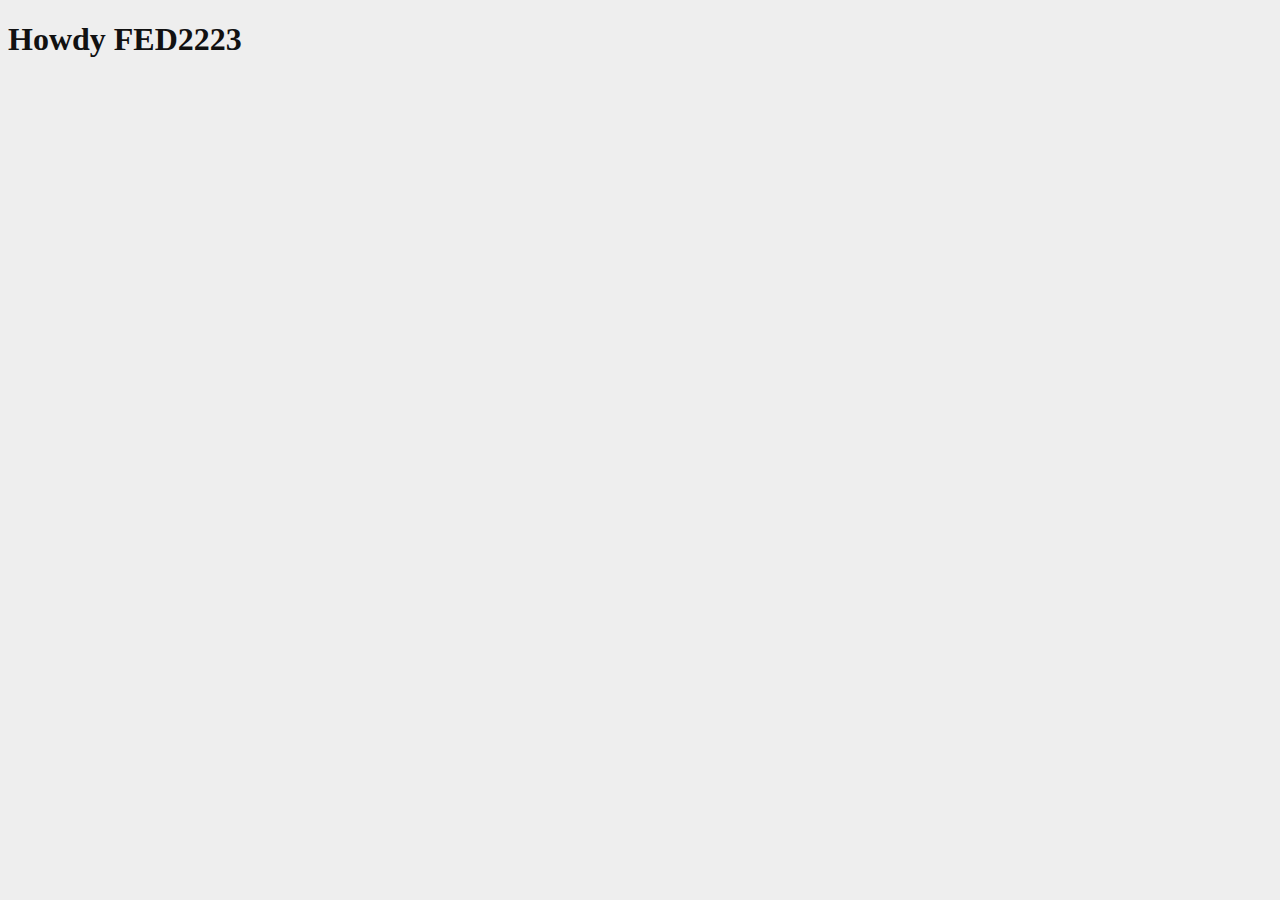
==== commit e0c9b756: "Add files via upload" ====
--- a/index.html
+++ b/index.html
@@ -1,340 +1,21 @@
-<!DOCTYPE html>
-<html lang="en">
+<!doctype html>
+<html lang="nl">
+	
 <head>
-    <meta charset="UTF-8">
-    <meta name="author" content="Samantha Tjin-A-Lim">
-    <meta http-equiv="X-UA-Compatible" content="IE=edge">
-    <meta name="viewport" content="width=device-width, initial-scale=1.0">
-    <title>Elrow</title>
-    <link rel="stylesheet" href="css/style.css">
-    <link rel="stylesheet" href="css/home.css">
+	<meta charset="UTF-8">
+	<meta name="author" content="jouw naam">
+	<meta name="viewport" content="width=device-width, initial-scale=1">
+	
+	<title>Howdy FED2223</title>
+	
+	<link href="styles/style.css" rel="stylesheet">
+	<link rel="icon" type="image/svg+xml" href="images/favicon.svg">
 </head>
+
 <body>
-    <header>
-        <h1><img src="./images/logo.png" alt="image of the elrow logo in pink"></h1>
-        <!-- <p>Together we make magic happen</p> -->
-        <a href="events.html" aria-label="go to the upcoming events page">upcoming events</a>
-        <button><img src="./images/openen.png"></button> 
+	<h1>Howdy FED2223</h1>
 
-        <nav>  <!-- de navigatie -->
-            <div>
-                <img src="./images/logowit.png" alt="image of the elrow logo in white">
-                <button><img src="./images/sluiten.png"></button> 
-            </div>
-
-            <button>cambiar a español</button>
-
-            <ul>
-                <li><a href="events.html" aria-label="go to the upcoming events page">Upcoming events</a></li>
-                <li><a href="#" aria-label="go to the our creative world page">Our Creative World</a></li>
-                <li><a href="#" aria-label="go to the themes page">Themes</a></li>
-                <li><a href="#" aria-label="go to the music page">Music</a></li> 
-                <li><a href="#" aria-label="go to the sustainability page">Sustainability</a></li>
-                <li><a href="#" aria-label="go to the artists community page">Artists Community</a></li>
-                <li><a href="#" aria-label="go to the elrow island page">elrow Island</a></li>
-                <li><a href="#" aria-label="go to the elrowtown page">elrowTown</a></li>
-                <li><a href="#" aria-label="go to the up&coming page">Up&Coming</a></li>
-                <li><a href="#" aria-label="go to the hurley x elrow page">Hurley x elrow</a></li>
-                <li><a href="#" aria-label="go to the our history page">Our history</a></li>
-                <li><a href="#" aria-label="go to the press & resources page">Press & Resources</a></li>
-            </ul>
-
-            <ul>
-                <li><a href="#" aria-label="go to the privacy policy page">Privacy Policy</a></li>
-                <li><a href="#" aria-label="go to the purchase conditions page">Purchase Conditions</a></li>
-                <li><a href="#" aria-label="go to the terms & conditions page">Terms & Conditions</a></li>
-                <li><a href="#" aria-label="go to the cookies policy page">Cookies Policy</a></li>
-            </ul>
-
-            <ul>
-                <li>
-                    <a href="#"><img src="./images/facebookwit.png" alt="image of the facebook logo in white"></a>
-                </li>
-                <li>
-                    <a href="#"><img src="./images/instagramwit.png" alt="image of the instagram logo in white"></a>
-                </li>
-                <li>
-                    <a href="#"><img src="./images/twitterwit.png" alt="image of the twitter logo in white"></a>
-                </li>
-                <li>
-                    <a href="#"><img src="./images/linkedinwit.png" alt="image of the linkedin logo in white"></a>
-                </li>
-                <li>
-                    <a href="#"><img src="./images/youtubewit.png" alt="image of the youtube logo in white"></a>
-                </li>
-            </ul>
-        </nav>
-    </header>
-
-    <main> 
-        <button aria-label="the help button"><img src="./images/vraagteken.png">Help</button>
-        <section id="bolletjesAndAutoScroll" class="caroCarrousel">
-            <ul>
-                <li id="element1">
-                    <img src="./images/croatie.png" alt="image of elrow in croatie">
-                </li>
-                <li id="element2">
-                    <img src="./images/ibiza.png" alt="image of elrow in ibiza">
-                </li>
-                <li id="element3">
-                    <img src="./images/malta.png" alt="image of elrow in malta">
-                </li>
-                <li id="element4">
-                    <img src="./images/tenerife.png" alt="image of elrow in tenerife">
-                </li>
-            </ul>
-
-            <nav> <!-- de navigatie van de bolletjes -->
-                <ul>
-                  <li><a href="#element1" aria-label="go to element1"></a></li>
-                  <li><a href="#element2" aria-label="go to element2"></a></li>
-                  <li><a href="#element3" aria-label="go to element3"></a></li>
-                  <li><a href="#element4" aria-label="go to element4"></a></li>
-                </ul>
-            </nav>
-        </section>
-
-        <section id="bolletjesAndAutoScroll" class="caroCarrousel">
-            <h2>Upcoming events</h2>
-            <ul>
-                <li id="element1.1">
-                    <article>
-                        <h3>Ibiza, <em>spain</em></h3> <!-- em om in css alleen spain vorm te geven -->
-                        <p><time datetime="2022-09-17">Saturday, September 17 2022</time></p> 
-                        <p>RowsAttacks, Amnesia Ibiza</p>
-                        <img src="./images/ibiza2.png" alt="image of elrow in ibiza, spain">
-                        <a href="#" aria-label="buy tickets for elrow in ibiza, spain">buy tickets</a>
-                    </article>
-                </li>
-                <li id="element2.1">
-                    <article>
-                        <h3>Malta, <em>malta</em></h3> 
-                        <p><time datetime="2022-09-24">Saturday, September 24 2022</time></p>
-                        <p>Brownx, Uno Club</p>
-                        <img src="./images/malta.png" alt="image of elrow in malta, malta">
-                        <a href="#" aria-label="buy tickets for elrow in malta,malta">buy tickets</a>
-                    </article>
-                </li>
-                <li id="element3.1">
-                    <article>
-                        <h3>Bologna, <em>italy</em></h3>
-                        <p><time datetime="2022-10-08">Saturday, October 8 2022</time></p>
-                        <p>The Rowmuda triangle, Bologna Fiere - Padiglione 36</p>
-                        <img src="./images/bologna.png" alt="image of elrow in bologna, italy">
-                        <a href="#" aria-label="buy tickets for elrow in bologna, italy">buy tickets</a>
-                    </article>
-                </li>
-                <li id="element4.1">
-                    <article>
-                        <h3>Amsterdam, <em>netherlands</em></h3>   
-                        <p><time datetime="2022-10-22">Saturday, October 22 2022</time></p>
-                        <p>elrow ade 2022</p>
-                        <img src="./images/nederland.png" alt="image of elrow in amsterdam, netherlands">
-                        <a href="#" aria-label="buy tickets for elrow in amsterdam, netherlands">buy tickets</a>
-                    </article>
-                </li>
-            </ul>
-
-            <nav> <!-- de navigatie van de bolletjes -->
-                <ul>
-                  <li><a href="#element1.1" aria-label="go to element1.1"></a></li>
-                  <li><a href="#element2.1" aria-label="go to element2.1"></a></li>
-                  <li><a href="#element3.1" aria-label="go to element3.1"></a></li>
-                  <li><a href="#element4.1" aria-label="go to element4.1"></a></li>
-                </ul>
-            </nav>
-
-            <div>
-                <a href="events.html" aria-label="show all upcoming events">show all</a>
-                <button aria-label="previous event"><img src="./images/pijllinks.png" ></button>
-                <button aria-label="next event"><img src="./images/pijlrechts.png"></button>
-            </div>
-        </section>
-
-        <section>
-            <h2>elrow's planet</h2> 
-            <ul>
-                <li>
-                    <h3>shows</h3>
-                    <p>680</p>
-                </li>
-                <li>
-                    <h3>stage at electronic music festivals</h3>
-                    <p>56</p>
-                </li>
-                <li>
-                    <h3>countries</h3>
-                    <p>48</p>
-                </li>
-                <li>
-                    <h3>attendees</h3>
-                    <p>3.8m</p>
-                </li>
-                <li>
-                    <h3>elrow festivals</h3>
-                    <p>8</p>
-                </li>
-                <li>
-                    <h3>cities</h3>
-                    <p>150</p>
-                </li>
-            </ul>
-        </section>
-        
-        <section id="bolletjesAndAutoScroll" class="caroCarrousel">
-            <h2>Our</h2>
-            <h2>Creative World</h2>
-                <ul>
-                    <li id="element1.2">
-                        <article>
-                            <h3>Own Festivals</h3>
-                            <p>Welcome to elrow Fest! There is no better way to know the creative world behind elrow than through our festivals. Inside them, you will discover our immersive universe!</p>
-                            <img src="./images/ownfestivals.png" alt="image of elrow">
-                            <a href="#"></a>
-                        </article>
-                    </li> 
-                    <li id="element2.2">
-                        <article>
-                            <h3>elrow Residencies</h3>
-                            <p>Get to know the different faces of our brand. Explore Our creative world without limits. We make any idea come true, no matter how crazy it may be!</p>
-                            <img src="./images/elrowresidencies.png" alt="image of elrow staff in chicken suits">
-                            <a href="#"></a>
-                        </article>
-                    </li> 
-                    <li id="element3.2">
-                        <article>
-                            <h3>Special Projects</h3>
-                            <p>Those cities of the world have become our home to the lake in recent years and that we visit at least three times a year.</p>
-                            <img src="./images/specialprojects.png" alt="image of elrow">
-                            <a href="#"></a>
-                        </article>
-                    </li> 
-                    <li id="element4.2">
-                        <article>
-                            <h3>elrow stages</h3>
-                            <p>Those festivals in the world in which we have had the opportunity to set up our own stage.</p>
-                            <img src="./images/elrowstages.png" alt="image of the elrow stages">
-                            <a href="#"></a>
-                        </article> 
-                    </li> 
-                </ul>
-                
-                <nav> <!-- de navigatie van de bolletjes -->
-                    <ul>
-                      <li><a href="#element1.2" aria-label="go to element1.2"></a></li>
-                      <li><a href="#element2.2" aria-label="go to element2.2"></a></li>
-                      <li><a href="#element3.2" aria-label="go to element3.2"></a></li>
-                      <li><a href="#element4.2" aria-label="go to element4.2"></a></li>
-                    </ul>
-                </nav>
-
-            <div>
-                <a href="#" aria-label="show all elrow information articles">show all</a>
-                <button aria-label="previous event"><img src="./images/pijllinks.png"></button>
-                <button aria-label="next event"><img src="./images/pijlrechts.png"></button>
-            </div>
-        </section>
-
-        <section>
-            <h2>Our Friends</h2>
-            <ul>
-                <li>
-                    <img src="./images/desperados.png" alt="image of the desperados logo">
-                </li>
-                <li>
-                    <img src="./images/beatport.png" alt="image of the beatport logo">
-                </li>
-                <li>
-                    <img src="./images/apple_music.png" alt="image of the apple music logo">
-                </li>
-                <li>
-                    <img src="./images/twitch.png" alt="image of the twitch logo">
-                </li>
-                <li>
-                    <img src="./images/inholland-university.png" alt="image of the inholland logo">
-                </li>
-                <li>
-                    <img src="./images/ade.png" alt="image of the ade logo">
-                </li>
-                <li>
-                    <img src="./images/hurley-logo.png" alt="image of the hurley x logo">
-                </li>
-            </ul>
-        </section>
-    </main>
-
-    <footer> <!-- de footer -->
-        <section>
-            <nav>
-                <ul>
-                    <h2>sections</h2>
-                    <li><a href="events.html" aria-label="go to the upcoming events page">Upcoming events</a></li>
-                    <li><a href="#" aria-label="go to the our creative world page">Our Creative World</a></li>
-                    <li><a href="#" aria-label="go to the themes page">Themes</a></li>
-                    <li><a href="#" aria-label="go to the sustainability page">Sustainability</a></li>
-                    <li><a href="#" aria-label="go to the festivals page">Festivals</a></li>
-                    <li><a href="#" aria-label="go to the music page">Music</a></li> 
-                    <li><a href="#" aria-label="go to the our values page">Our Values</a></li>
-                    <li><a href="#" aria-label="go to the artists community page">Artists Community</a></li>
-                    <li><a href="#" aria-label="go to the VIP experience page">VIP Experience</a></li>
-                    <li><a href="#" aria-label="go to the our history page">Our history</a></li>
-                    <li><a href="#" aria-label="go to the in the news page">In the news</a></li>
-                    <li><a href="#" aria-label="go to the press releases page">Press releases</a></li>
-                    <li><a href="#" aria-label="go to the press materials page">Press materials</a></li>
-                </ul>
-
-                <ul>
-                    <h2>external</h2>
-                    <li><a href="#" aria-label="go to the up&coming page">Up&Coming</a></li>
-                    <li><a href="#" aria-label="go to the elrow island page">elrow Island</a></li>
-                    <li><a href="#" aria-label="go to the hurley x elrow page">Hurley x elrow</a></li>
-                </ul>
-
-                <img src="./images/logo2.png" alt="image of the elrow logo in black">
-            </nav>
-
-            <nav>
-                <ul>
-                    <h2>contact</h2>
-                    <li><a href="#" aria-label="go to the contact us page">Contact us</a></li>
-                    <li><a href="#" aria-label="go to the business inquires page">Business inquires</a></li>
-                    <li><a href="#" aria-label="go to the work with us page">Work with us</a></li>
-                </ul>
-            </nav>
-
-            <nav>
-                <ul>
-                    <li><a href="#" aria-label="go to the privacy policy page">Privacy Policy</a></li>
-                    <li><a href="#" aria-label="go to the purchase conditions page">Purchase Conditions</a></li>
-                </ul>
-
-                <ul>        
-                    <li><a href="#" aria-label="go to the terms & conditions page">Terms & Conditions</a></li>
-                    <li><a href="#" aria-label="go to the cookies policy page">Cookies Policy</a></li>
-                </ul>
-            </nav>
-
-            <nav>
-                <ul>
-                    <li>
-                        <a href="#"><img src="./images/facebook.png" alt="image of the facebook logo in black"></a>
-                    </li>
-                    <li>
-                        <a href="#"><img src="./images/instagram.png" alt="image of the instagram logo in black"></a>
-                    </li>
-                    <li>
-                        <a href="#"><img src="./images/twitter.png" alt="image of the twitter logo in black"></a>
-                    </li>
-                    <li>
-                        <a href="#"><img src="./images/linkedin.png" alt="image of the linkedin logo in black"></a>
-                    </li>
-                    <li>
-                        <a href="#"><img src="./images/youtube.png" alt="image of the youtube logo in black"></a>
-                    </li>
-                </ul>
-            </nav>
-        </section>
-    </footer>
-    <script src="js/elrow.js"></script>
+	<script defer src="scripts/script.js"></script>
 </body>
-</html>+	
+</html>
--- a/styles/style.css
+++ b/styles/style.css
@@ -0,0 +1,39 @@
+/**************/
+/* CSS REMEDY */
+/**************/
+*, *::after, *::before {
+  box-sizing:border-box;  
+}
+
+button, summary {
+	cursor: pointer;
+}
+
+
+
+
+
+/*********************/
+/* CUSTOM PROPERTIES */
+/*********************/
+:root {
+	/* startje */
+	--color-text:#111;
+	--color-background:#eee;
+}
+
+
+
+
+
+/****************/
+/* JOUW STYLING */
+/****************/
+
+/* jouw code */
+
+body {
+  color:var(--color-text);
+  background-color:var(--color-background);
+}
+
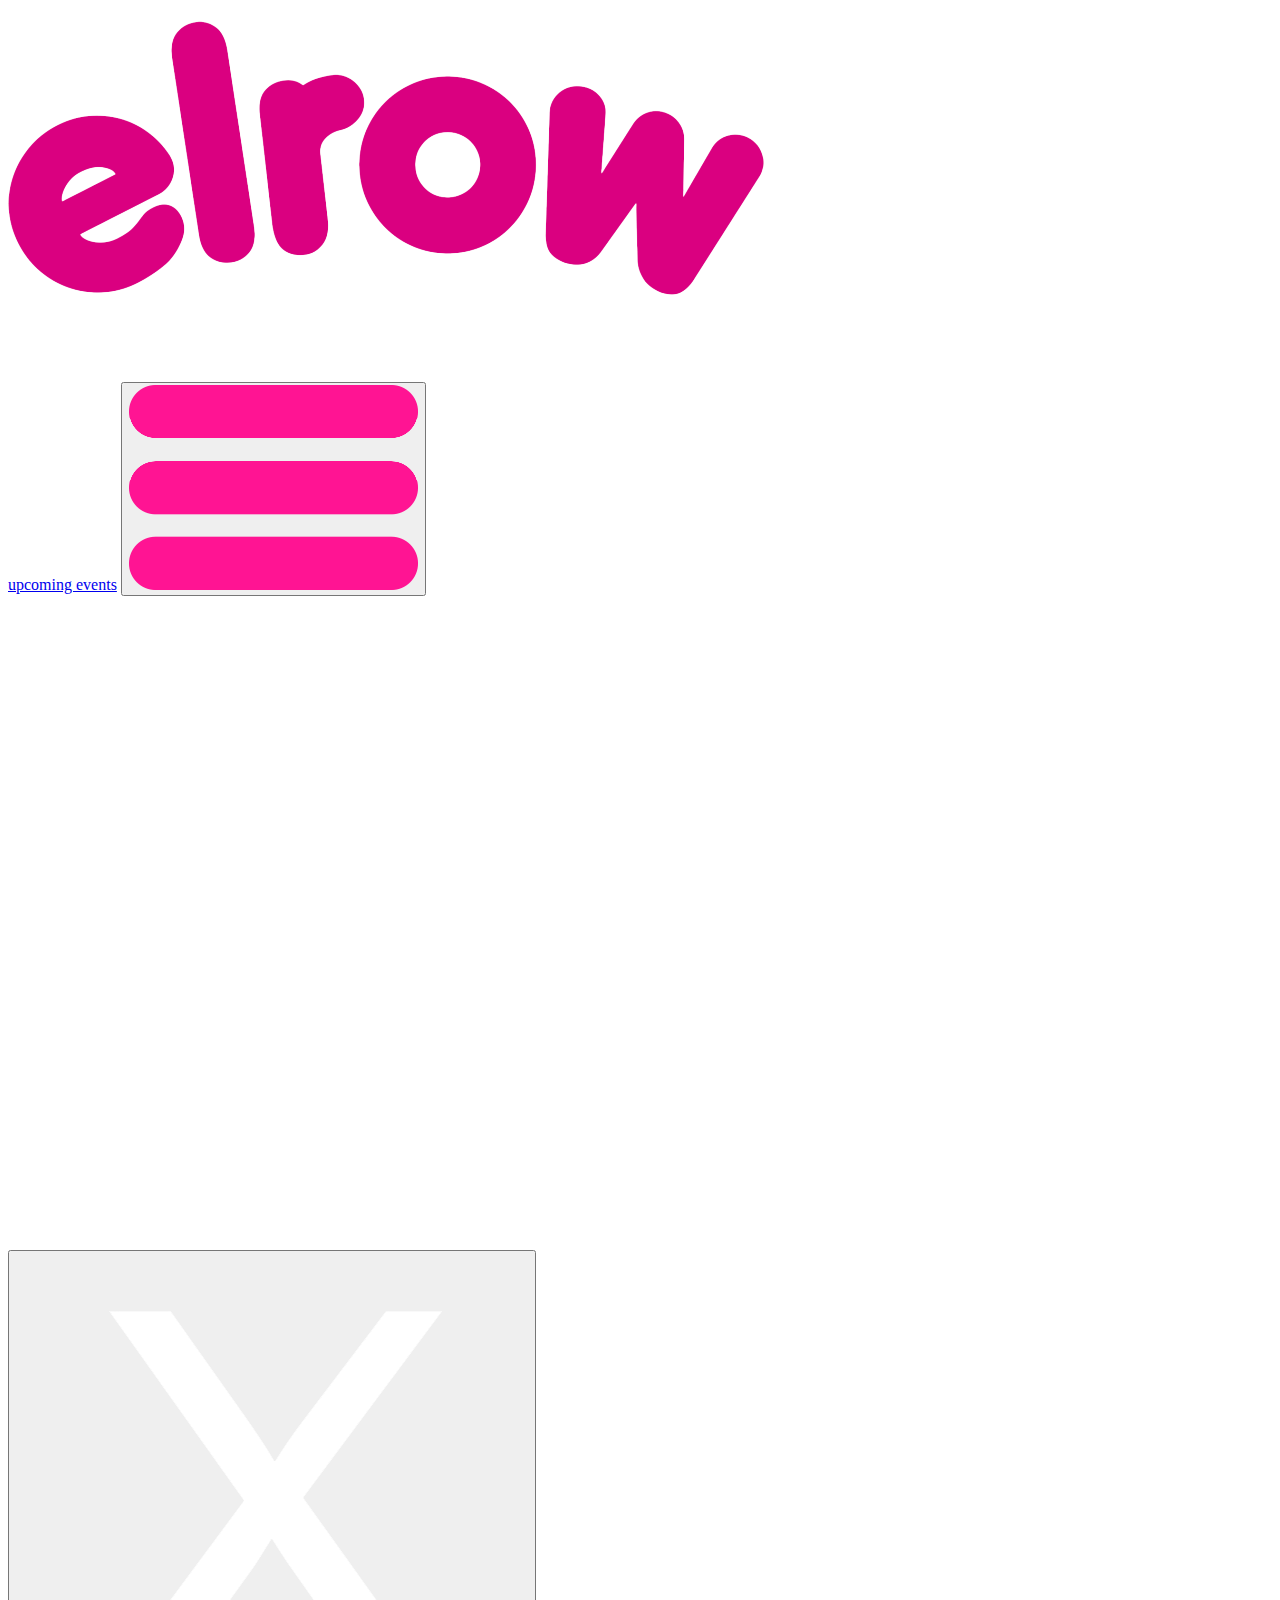
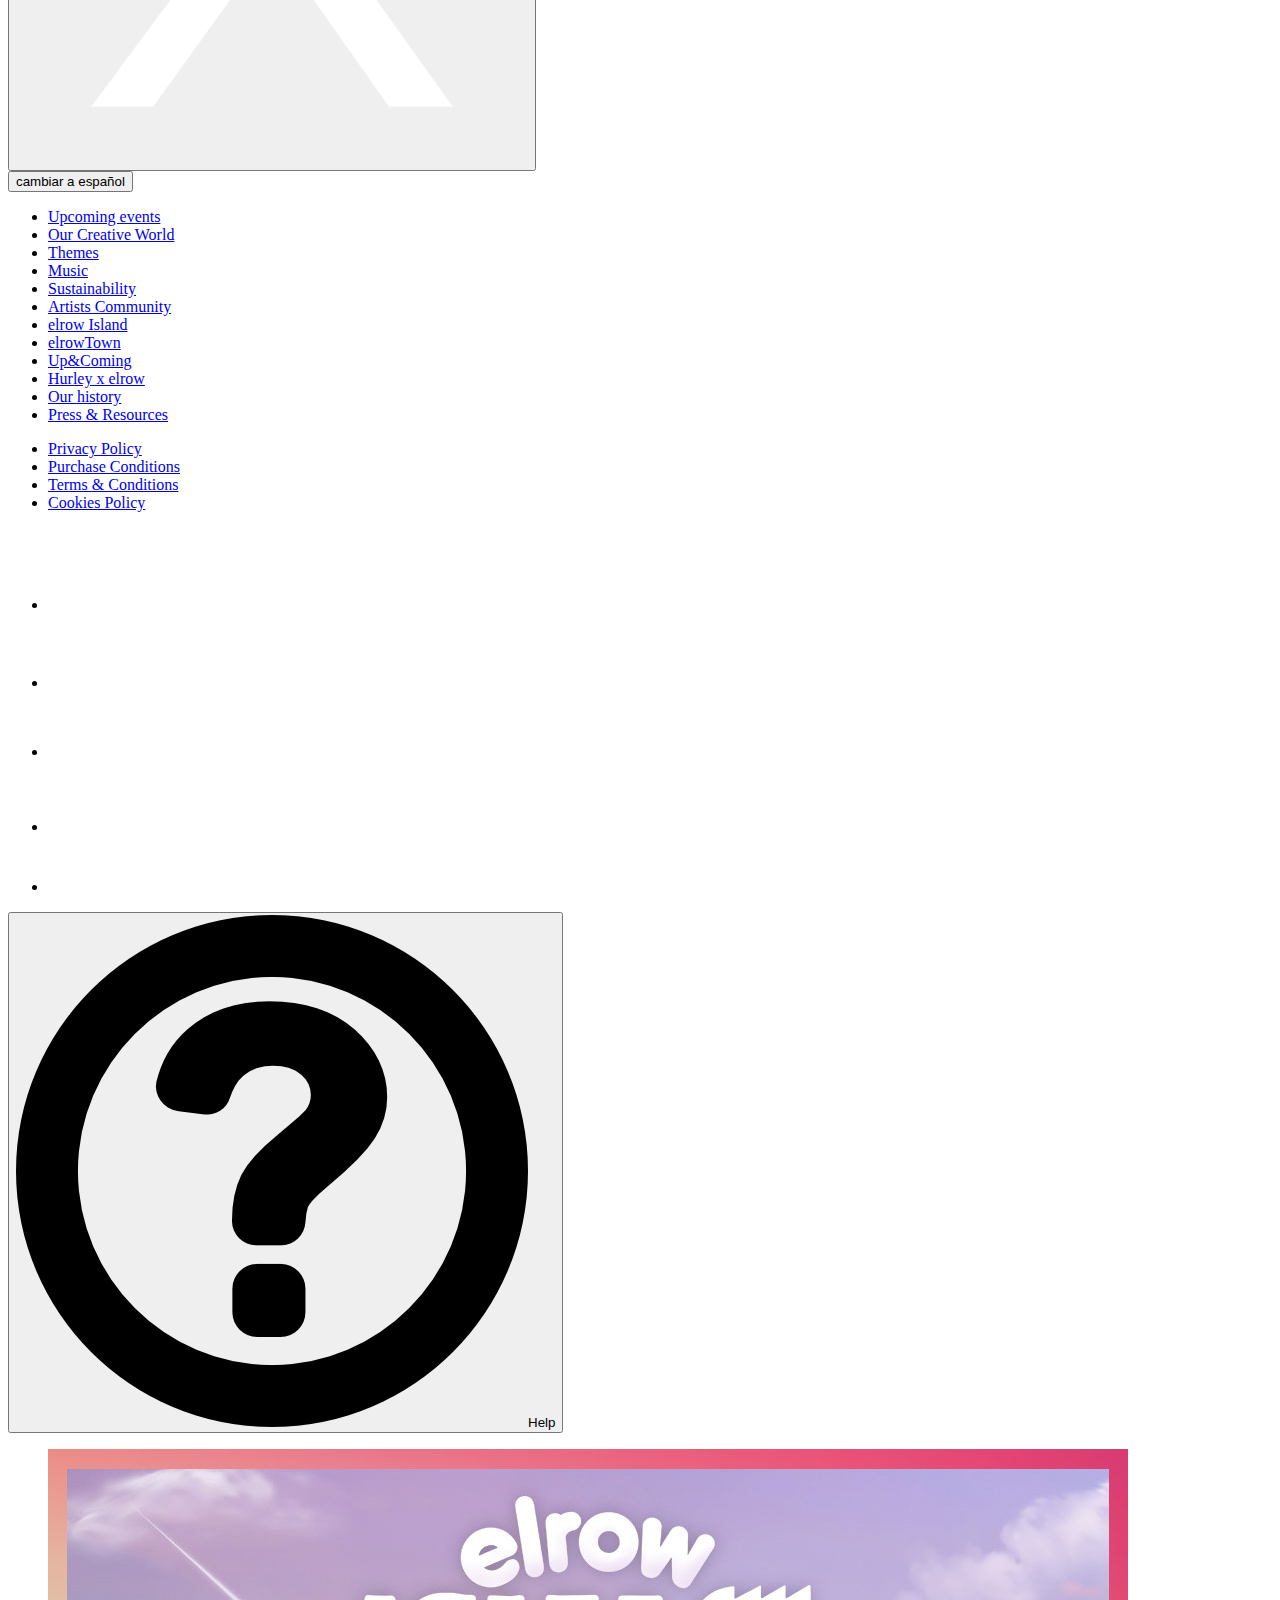
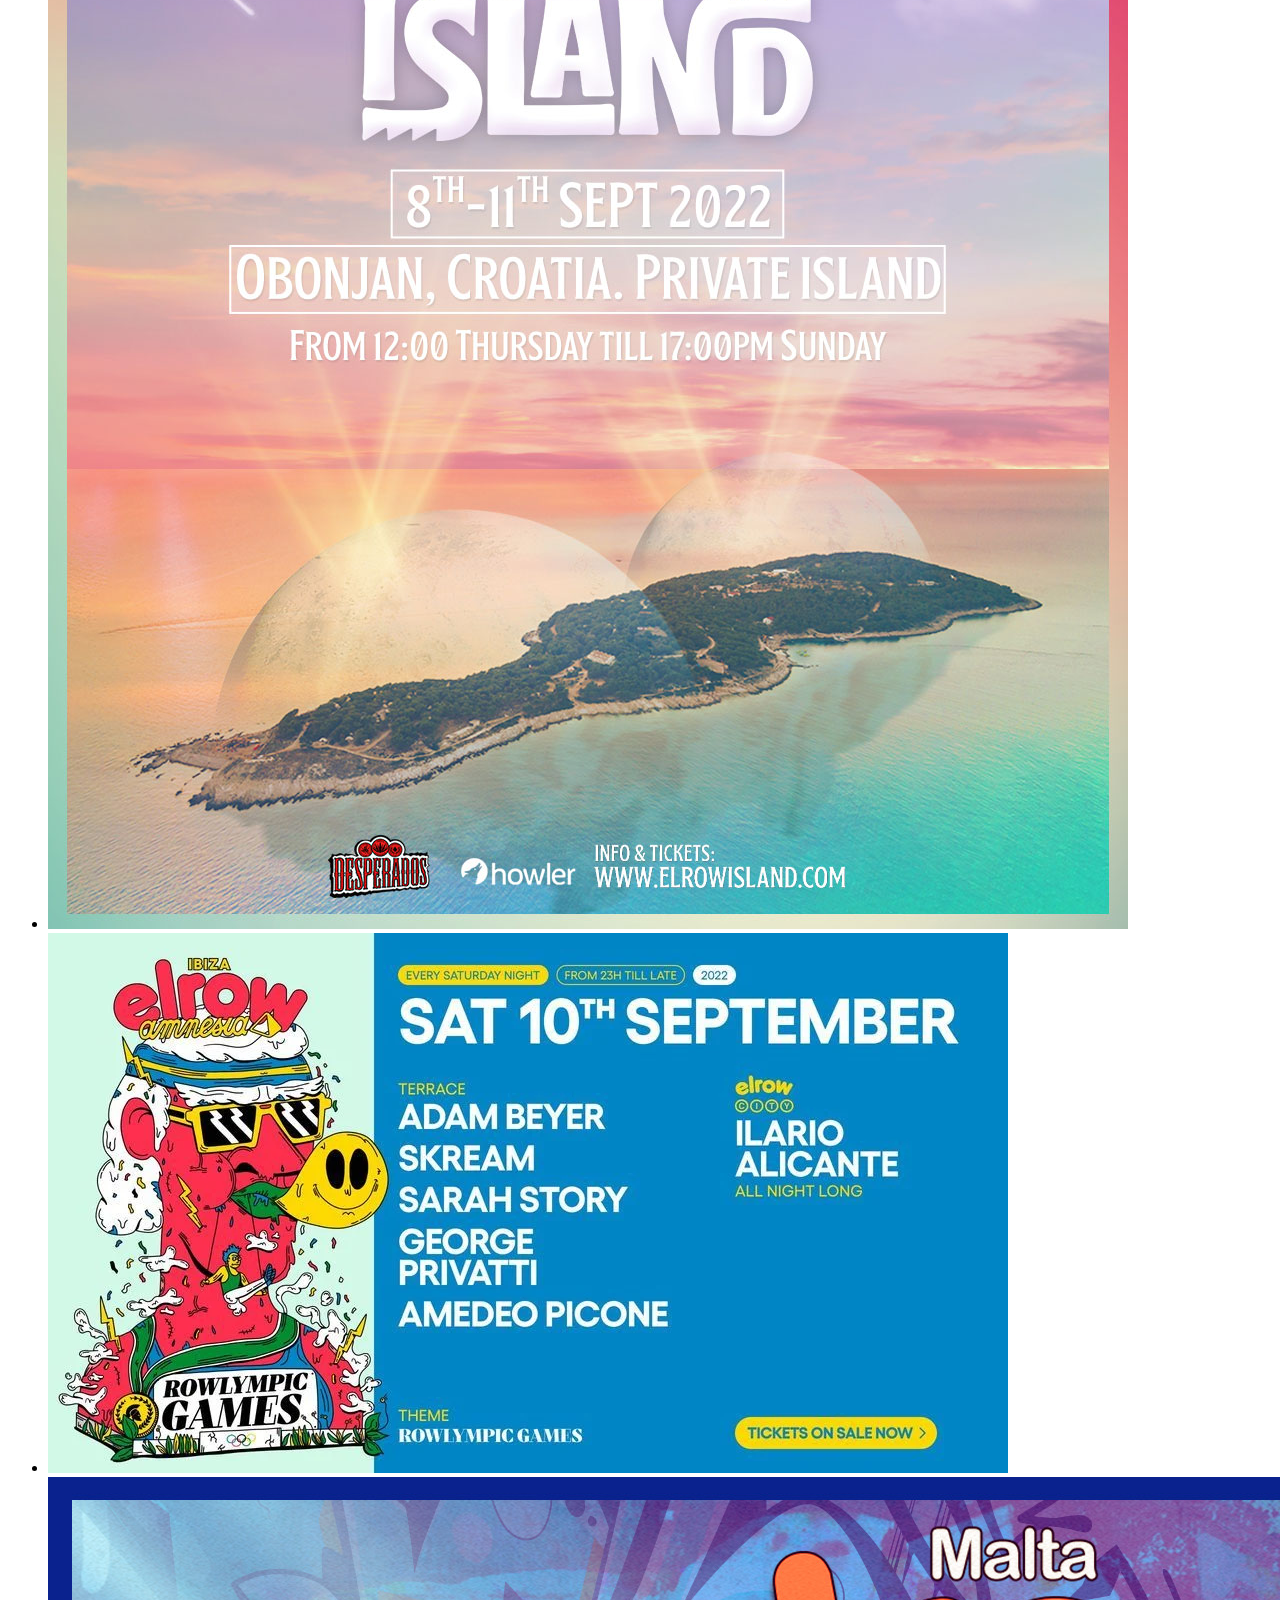
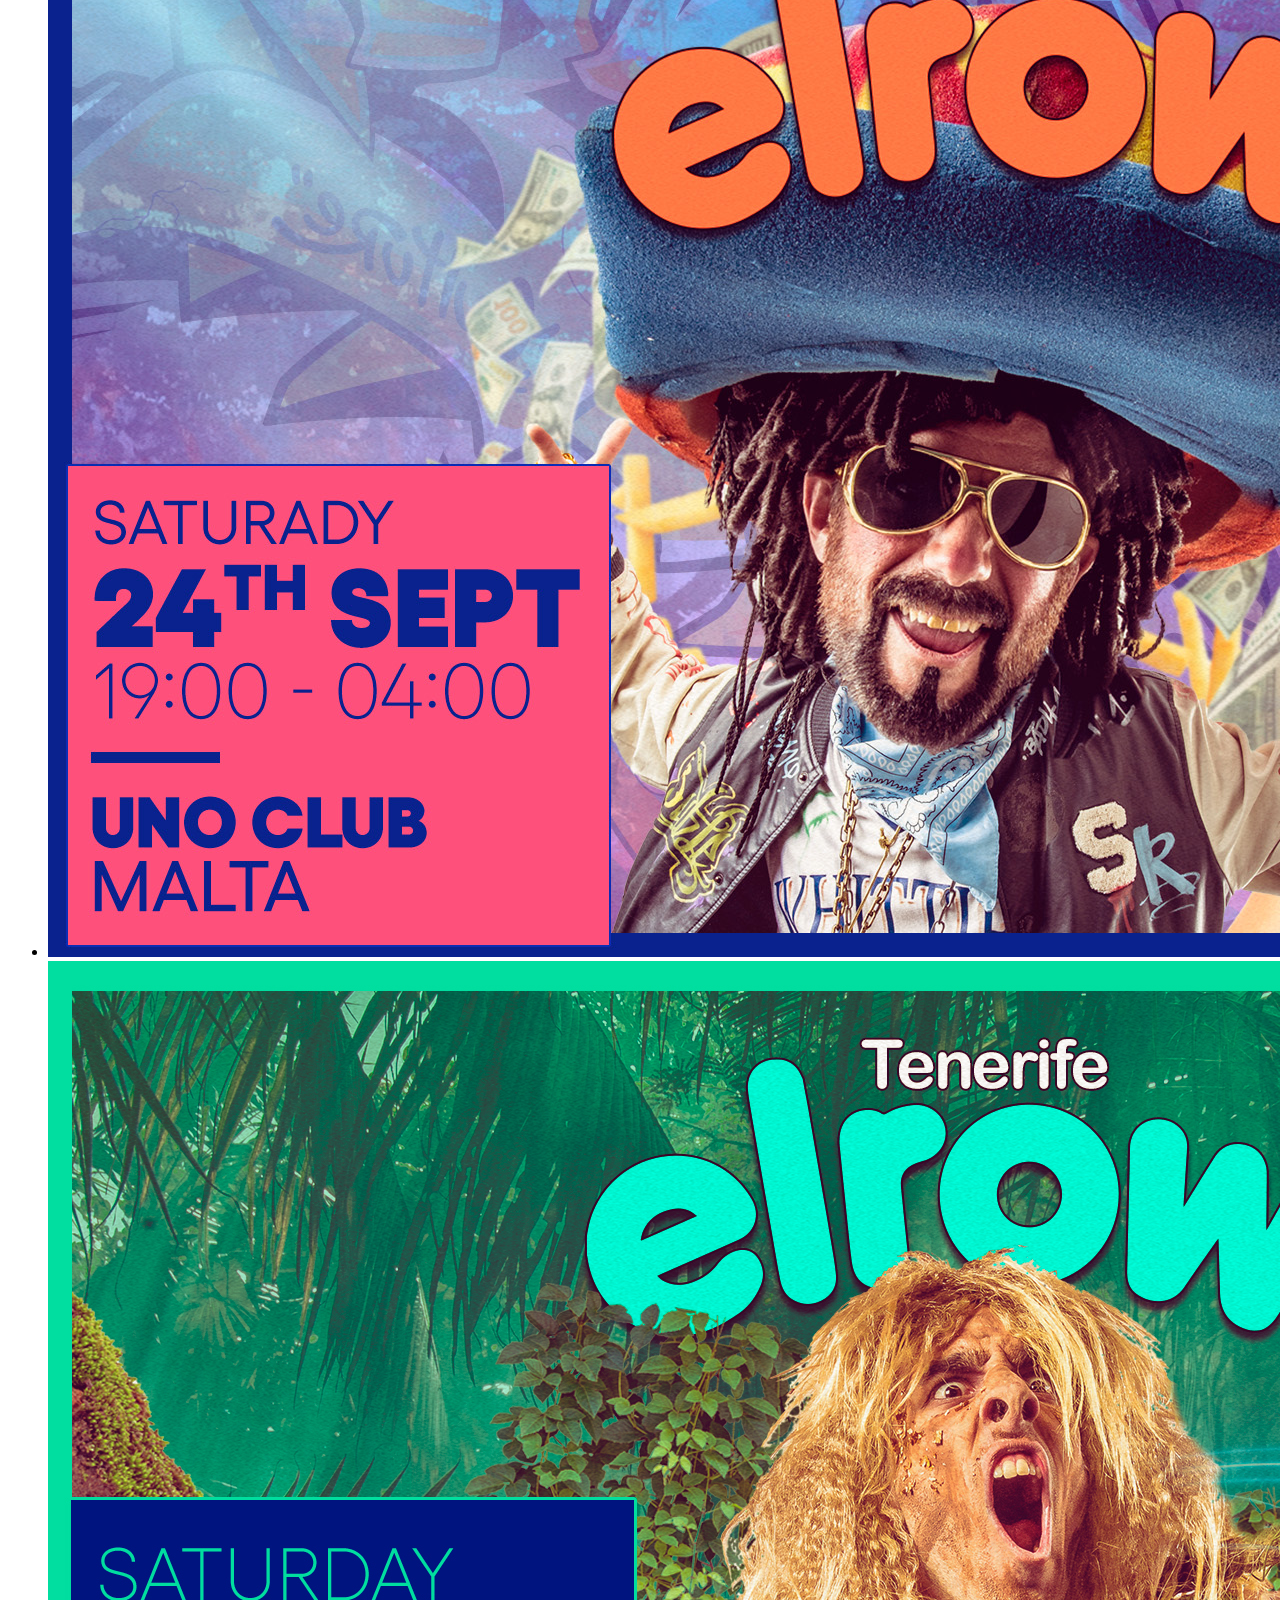
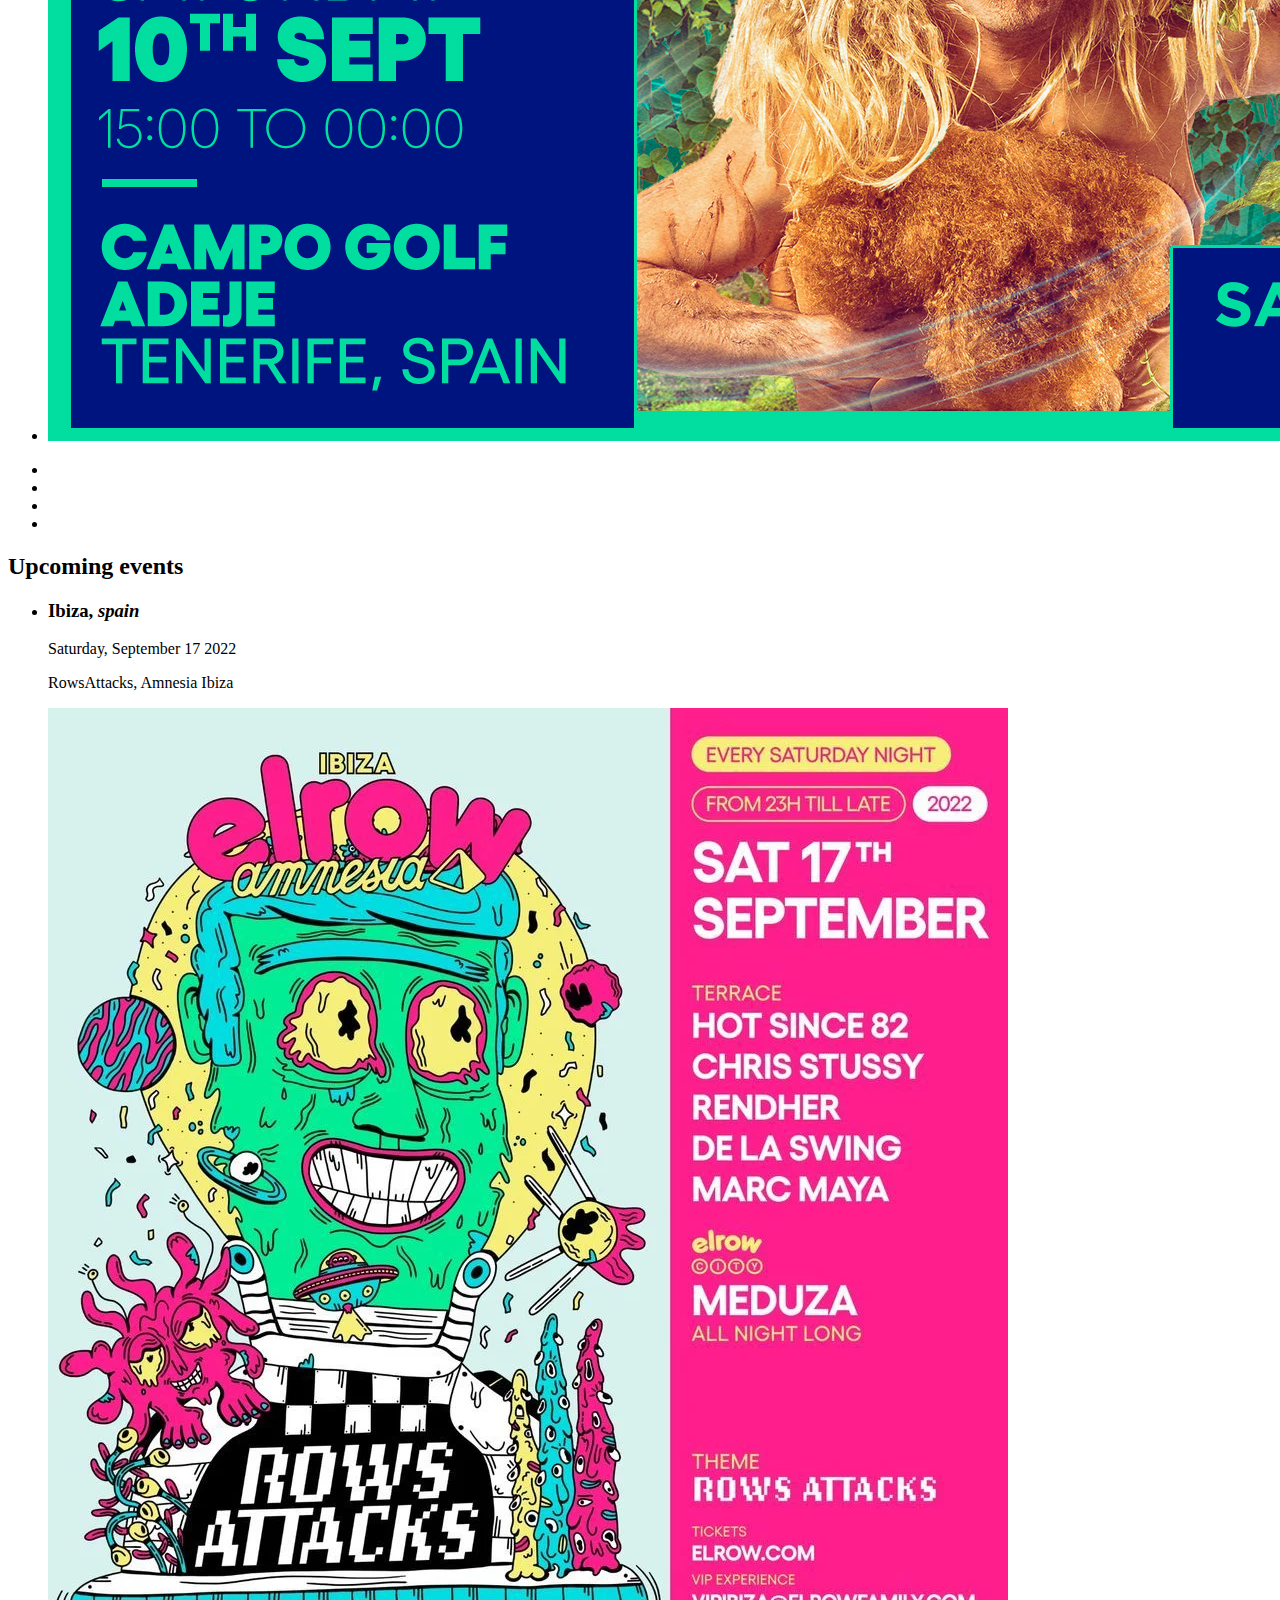
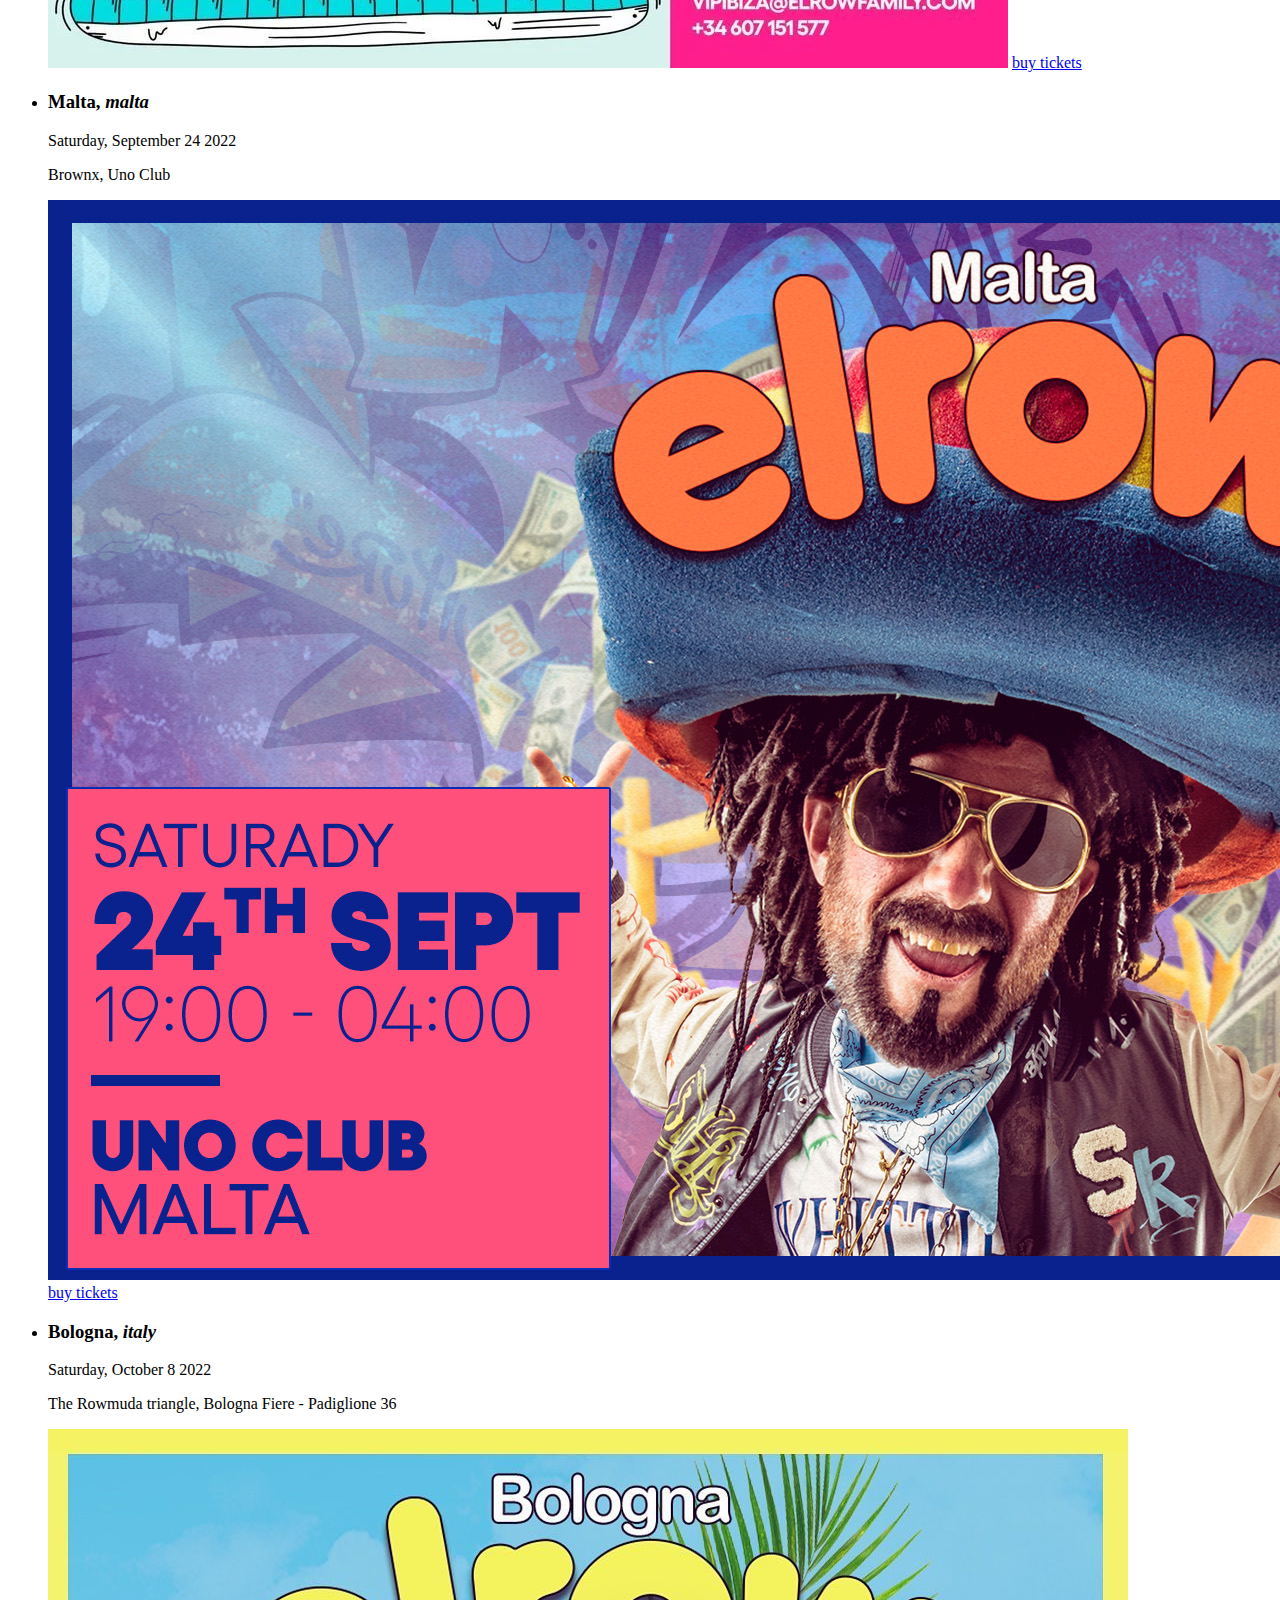
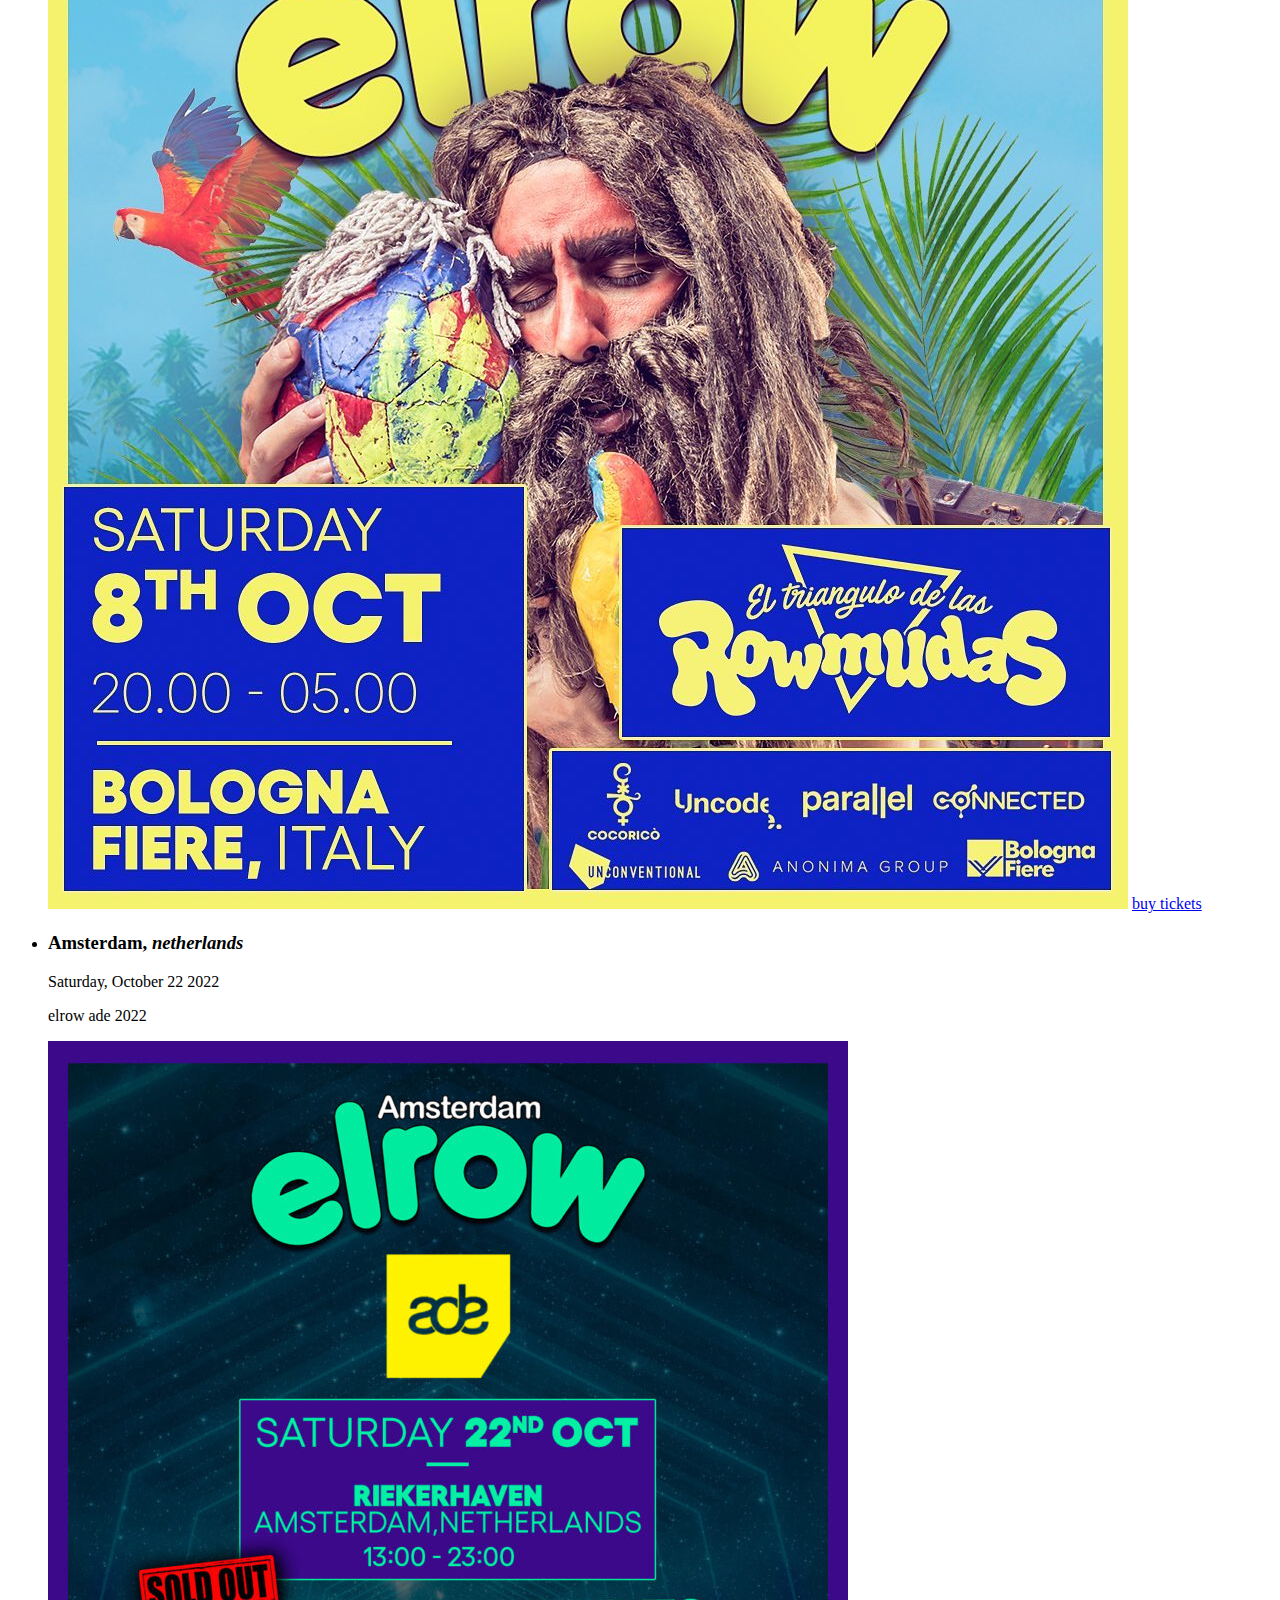
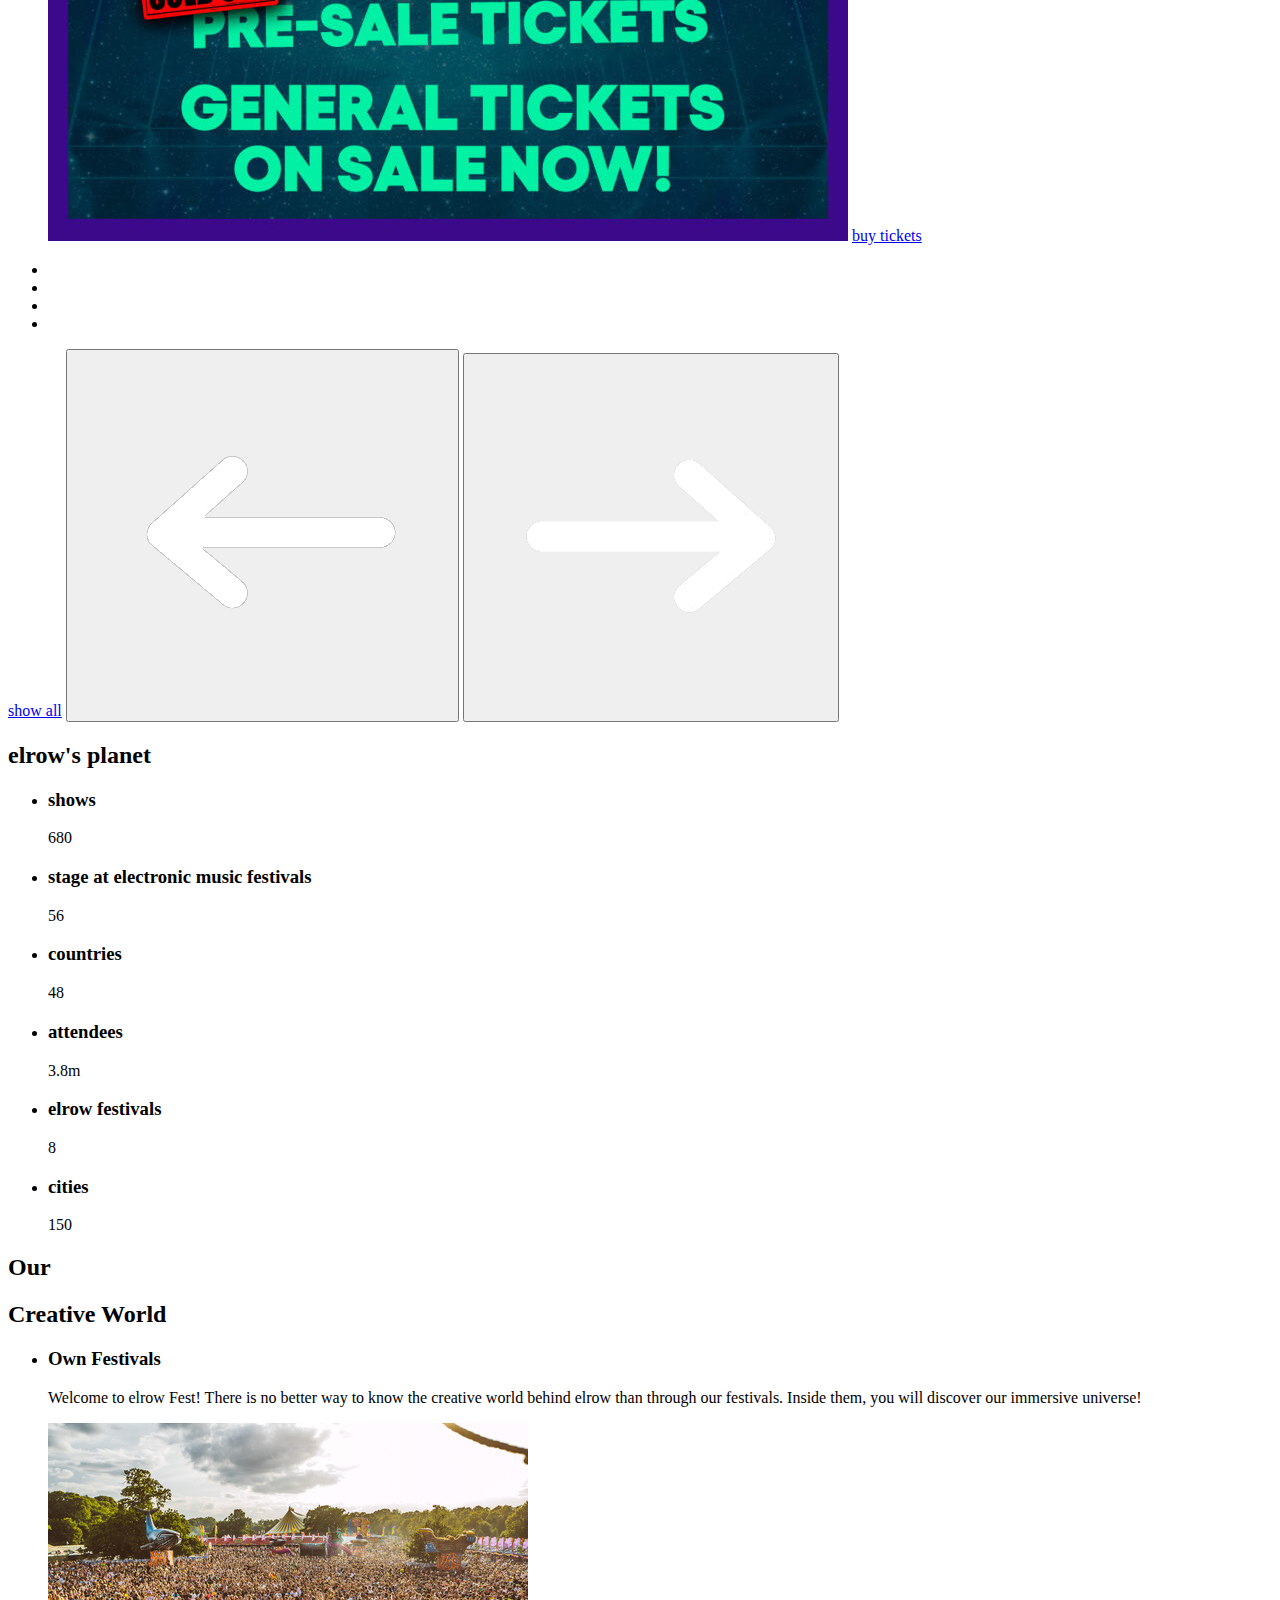
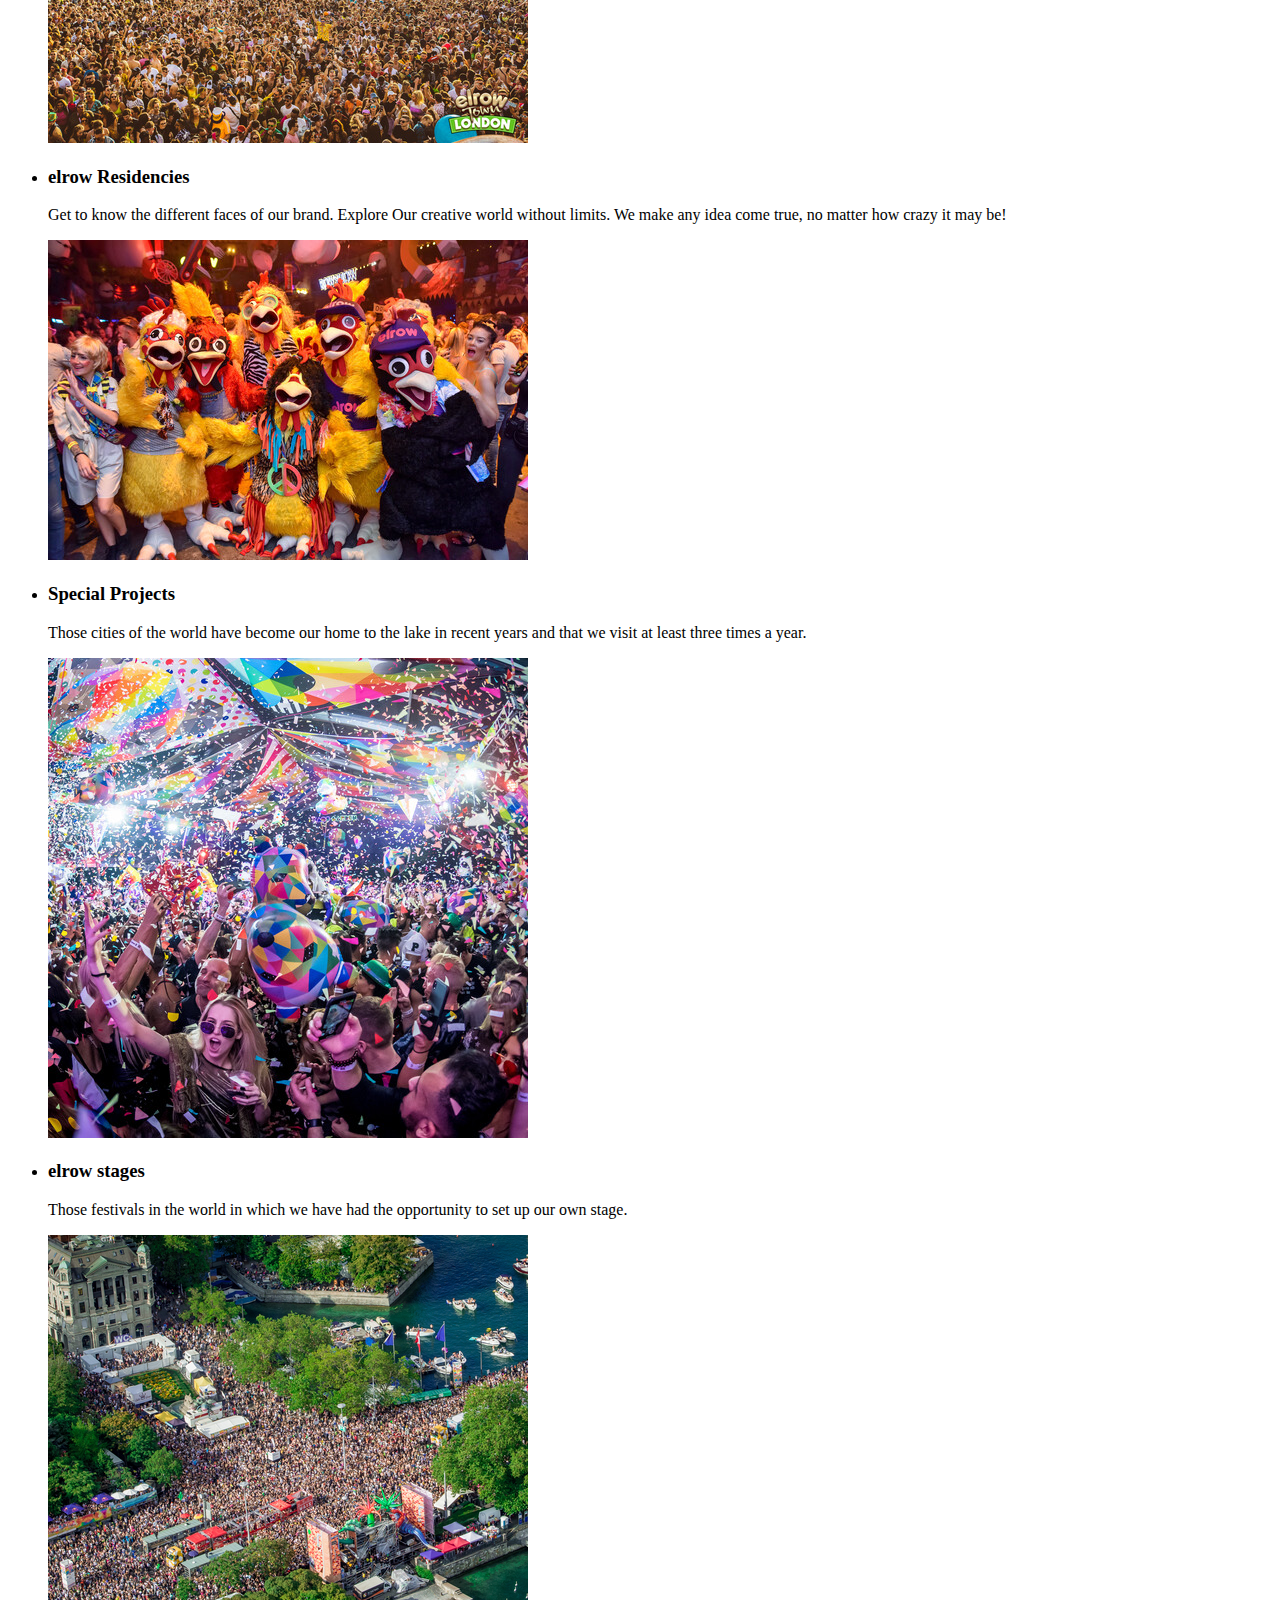
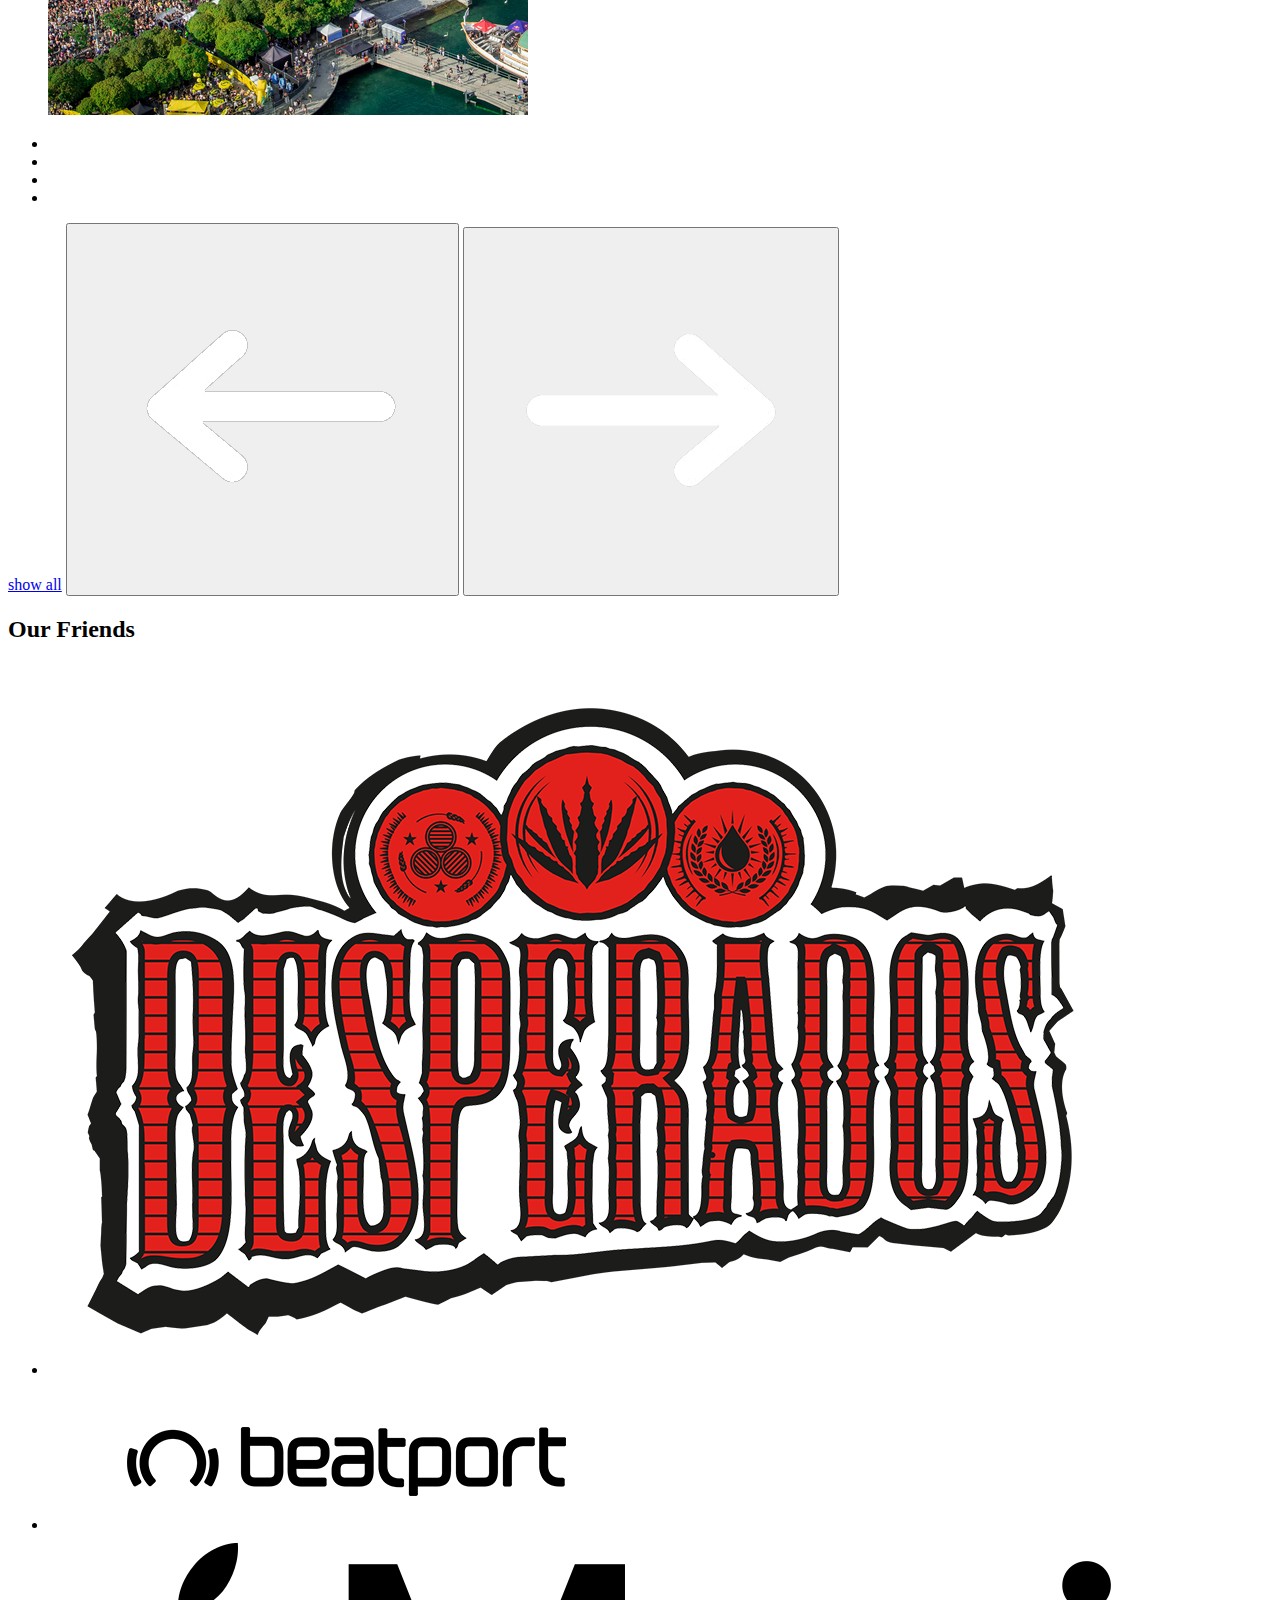
==== commit 236874fe: "Add files via upload" ====
--- a/index.html
+++ b/index.html
@@ -1,21 +1,340 @@
-<!doctype html>
-<html lang="nl">
-	
+<!DOCTYPE html>
+<html lang="en">
 <head>
-	<meta charset="UTF-8">
-	<meta name="author" content="jouw naam">
-	<meta name="viewport" content="width=device-width, initial-scale=1">
-	
-	<title>Howdy FED2223</title>
-	
-	<link href="styles/style.css" rel="stylesheet">
-	<link rel="icon" type="image/svg+xml" href="images/favicon.svg">
+    <meta charset="UTF-8">
+    <meta name="author" content="Samantha Tjin-A-Lim">
+    <meta http-equiv="X-UA-Compatible" content="IE=edge">
+    <meta name="viewport" content="width=device-width, initial-scale=1.0">
+    <title>Elrow</title>
+    <link rel="stylesheet" href="css/style.css">
+    <link rel="stylesheet" href="css/home.css">
 </head>
-
 <body>
-	<h1>Howdy FED2223</h1>
-
-	<script defer src="scripts/script.js"></script>
+    <header>
+        <h1><img src="./images/logo.png" alt="image of the elrow logo in pink"></h1>
+        <!-- <p>Together we make magic happen</p> -->
+        <a href="events.html" aria-label="go to the upcoming events page">upcoming events</a>
+        <button><img src="./images/openen.png"></button> 
+
+        <nav>  <!-- de navigatie -->
+            <div>
+                <img src="./images/logowit.png" alt="image of the elrow logo in white">
+                <button><img src="./images/sluiten.png"></button> 
+            </div>
+
+            <button>cambiar a español</button>
+
+            <ul>
+                <li><a href="events.html" aria-label="go to the upcoming events page">Upcoming events</a></li>
+                <li><a href="#" aria-label="go to the our creative world page">Our Creative World</a></li>
+                <li><a href="#" aria-label="go to the themes page">Themes</a></li>
+                <li><a href="#" aria-label="go to the music page">Music</a></li> 
+                <li><a href="#" aria-label="go to the sustainability page">Sustainability</a></li>
+                <li><a href="#" aria-label="go to the artists community page">Artists Community</a></li>
+                <li><a href="#" aria-label="go to the elrow island page">elrow Island</a></li>
+                <li><a href="#" aria-label="go to the elrowtown page">elrowTown</a></li>
+                <li><a href="#" aria-label="go to the up&coming page">Up&Coming</a></li>
+                <li><a href="#" aria-label="go to the hurley x elrow page">Hurley x elrow</a></li>
+                <li><a href="#" aria-label="go to the our history page">Our history</a></li>
+                <li><a href="#" aria-label="go to the press & resources page">Press & Resources</a></li>
+            </ul>
+
+            <ul>
+                <li><a href="#" aria-label="go to the privacy policy page">Privacy Policy</a></li>
+                <li><a href="#" aria-label="go to the purchase conditions page">Purchase Conditions</a></li>
+                <li><a href="#" aria-label="go to the terms & conditions page">Terms & Conditions</a></li>
+                <li><a href="#" aria-label="go to the cookies policy page">Cookies Policy</a></li>
+            </ul>
+
+            <ul>
+                <li>
+                    <a href="#"><img src="./images/facebookwit.png" alt="image of the facebook logo in white"></a>
+                </li>
+                <li>
+                    <a href="#"><img src="./images/instagramwit.png" alt="image of the instagram logo in white"></a>
+                </li>
+                <li>
+                    <a href="#"><img src="./images/twitterwit.png" alt="image of the twitter logo in white"></a>
+                </li>
+                <li>
+                    <a href="#"><img src="./images/linkedinwit.png" alt="image of the linkedin logo in white"></a>
+                </li>
+                <li>
+                    <a href="#"><img src="./images/youtubewit.png" alt="image of the youtube logo in white"></a>
+                </li>
+            </ul>
+        </nav>
+    </header>
+
+    <main> 
+        <button aria-label="the help button"><img src="./images/vraagteken.png">Help</button>
+        <section id="bolletjesAndAutoScroll" class="caroCarrousel">
+            <ul>
+                <li id="element1">
+                    <img src="./images/croatie.png" alt="image of elrow in croatie">
+                </li>
+                <li id="element2">
+                    <img src="./images/ibiza.png" alt="image of elrow in ibiza">
+                </li>
+                <li id="element3">
+                    <img src="./images/malta.png" alt="image of elrow in malta">
+                </li>
+                <li id="element4">
+                    <img src="./images/tenerife.png" alt="image of elrow in tenerife">
+                </li>
+            </ul>
+
+            <nav> <!-- de navigatie van de bolletjes -->
+                <ul>
+                  <li><a href="#element1" aria-label="go to element1"></a></li>
+                  <li><a href="#element2" aria-label="go to element2"></a></li>
+                  <li><a href="#element3" aria-label="go to element3"></a></li>
+                  <li><a href="#element4" aria-label="go to element4"></a></li>
+                </ul>
+            </nav>
+        </section>
+
+        <section id="bolletjesAndAutoScroll" class="caroCarrousel">
+            <h2>Upcoming events</h2>
+            <ul>
+                <li id="element1.1">
+                    <article>
+                        <h3>Ibiza, <em>spain</em></h3> <!-- em om in css alleen spain vorm te geven -->
+                        <p><time datetime="2022-09-17">Saturday, September 17 2022</time></p> 
+                        <p>RowsAttacks, Amnesia Ibiza</p>
+                        <img src="./images/ibiza2.png" alt="image of elrow in ibiza, spain">
+                        <a href="#" aria-label="buy tickets for elrow in ibiza, spain">buy tickets</a>
+                    </article>
+                </li>
+                <li id="element2.1">
+                    <article>
+                        <h3>Malta, <em>malta</em></h3> 
+                        <p><time datetime="2022-09-24">Saturday, September 24 2022</time></p>
+                        <p>Brownx, Uno Club</p>
+                        <img src="./images/malta.png" alt="image of elrow in malta, malta">
+                        <a href="#" aria-label="buy tickets for elrow in malta,malta">buy tickets</a>
+                    </article>
+                </li>
+                <li id="element3.1">
+                    <article>
+                        <h3>Bologna, <em>italy</em></h3>
+                        <p><time datetime="2022-10-08">Saturday, October 8 2022</time></p>
+                        <p>The Rowmuda triangle, Bologna Fiere - Padiglione 36</p>
+                        <img src="./images/bologna.png" alt="image of elrow in bologna, italy">
+                        <a href="#" aria-label="buy tickets for elrow in bologna, italy">buy tickets</a>
+                    </article>
+                </li>
+                <li id="element4.1">
+                    <article>
+                        <h3>Amsterdam, <em>netherlands</em></h3>   
+                        <p><time datetime="2022-10-22">Saturday, October 22 2022</time></p>
+                        <p>elrow ade 2022</p>
+                        <img src="./images/nederland.png" alt="image of elrow in amsterdam, netherlands">
+                        <a href="#" aria-label="buy tickets for elrow in amsterdam, netherlands">buy tickets</a>
+                    </article>
+                </li>
+            </ul>
+
+            <nav> <!-- de navigatie van de bolletjes -->
+                <ul>
+                  <li><a href="#element1.1" aria-label="go to element1.1"></a></li>
+                  <li><a href="#element2.1" aria-label="go to element2.1"></a></li>
+                  <li><a href="#element3.1" aria-label="go to element3.1"></a></li>
+                  <li><a href="#element4.1" aria-label="go to element4.1"></a></li>
+                </ul>
+            </nav>
+
+            <div>
+                <a href="events.html" aria-label="show all upcoming events">show all</a>
+                <button aria-label="previous event"><img src="./images/pijllinks.png" ></button>
+                <button aria-label="next event"><img src="./images/pijlrechts.png"></button>
+            </div>
+        </section>
+
+        <section>
+            <h2>elrow's planet</h2> 
+            <ul>
+                <li>
+                    <h3>shows</h3>
+                    <p>680</p>
+                </li>
+                <li>
+                    <h3>stage at electronic music festivals</h3>
+                    <p>56</p>
+                </li>
+                <li>
+                    <h3>countries</h3>
+                    <p>48</p>
+                </li>
+                <li>
+                    <h3>attendees</h3>
+                    <p>3.8m</p>
+                </li>
+                <li>
+                    <h3>elrow festivals</h3>
+                    <p>8</p>
+                </li>
+                <li>
+                    <h3>cities</h3>
+                    <p>150</p>
+                </li>
+            </ul>
+        </section>
+        
+        <section id="bolletjesAndAutoScroll" class="caroCarrousel">
+            <h2>Our</h2>
+            <h2>Creative World</h2>
+                <ul>
+                    <li id="element1.2">
+                        <article>
+                            <h3>Own Festivals</h3>
+                            <p>Welcome to elrow Fest! There is no better way to know the creative world behind elrow than through our festivals. Inside them, you will discover our immersive universe!</p>
+                            <img src="./images/ownfestivals.png" alt="image of elrow">
+                            <a href="#"></a>
+                        </article>
+                    </li> 
+                    <li id="element2.2">
+                        <article>
+                            <h3>elrow Residencies</h3>
+                            <p>Get to know the different faces of our brand. Explore Our creative world without limits. We make any idea come true, no matter how crazy it may be!</p>
+                            <img src="./images/elrowresidencies.png" alt="image of elrow staff in chicken suits">
+                            <a href="#"></a>
+                        </article>
+                    </li> 
+                    <li id="element3.2">
+                        <article>
+                            <h3>Special Projects</h3>
+                            <p>Those cities of the world have become our home to the lake in recent years and that we visit at least three times a year.</p>
+                            <img src="./images/specialprojects.png" alt="image of elrow">
+                            <a href="#"></a>
+                        </article>
+                    </li> 
+                    <li id="element4.2">
+                        <article>
+                            <h3>elrow stages</h3>
+                            <p>Those festivals in the world in which we have had the opportunity to set up our own stage.</p>
+                            <img src="./images/elrowstages.png" alt="image of the elrow stages">
+                            <a href="#"></a>
+                        </article> 
+                    </li> 
+                </ul>
+                
+                <nav> <!-- de navigatie van de bolletjes -->
+                    <ul>
+                      <li><a href="#element1.2" aria-label="go to element1.2"></a></li>
+                      <li><a href="#element2.2" aria-label="go to element2.2"></a></li>
+                      <li><a href="#element3.2" aria-label="go to element3.2"></a></li>
+                      <li><a href="#element4.2" aria-label="go to element4.2"></a></li>
+                    </ul>
+                </nav>
+
+            <div>
+                <a href="#" aria-label="show all elrow information articles">show all</a>
+                <button aria-label="previous event"><img src="./images/pijllinks.png"></button>
+                <button aria-label="next event"><img src="./images/pijlrechts.png"></button>
+            </div>
+        </section>
+
+        <section>
+            <h2>Our Friends</h2>
+            <ul>
+                <li>
+                    <img src="./images/desperados.png" alt="image of the desperados logo">
+                </li>
+                <li>
+                    <img src="./images/beatport.png" alt="image of the beatport logo">
+                </li>
+                <li>
+                    <img src="./images/apple_music.png" alt="image of the apple music logo">
+                </li>
+                <li>
+                    <img src="./images/twitch.png" alt="image of the twitch logo">
+                </li>
+                <li>
+                    <img src="./images/inholland-university.png" alt="image of the inholland logo">
+                </li>
+                <li>
+                    <img src="./images/ade.png" alt="image of the ade logo">
+                </li>
+                <li>
+                    <img src="./images/hurley-logo.png" alt="image of the hurley x logo">
+                </li>
+            </ul>
+        </section>
+    </main>
+
+    <footer> <!-- de footer -->
+        <section>
+            <nav>
+                <ul>
+                    <h2>sections</h2>
+                    <li><a href="events.html" aria-label="go to the upcoming events page">Upcoming events</a></li>
+                    <li><a href="#" aria-label="go to the our creative world page">Our Creative World</a></li>
+                    <li><a href="#" aria-label="go to the themes page">Themes</a></li>
+                    <li><a href="#" aria-label="go to the sustainability page">Sustainability</a></li>
+                    <li><a href="#" aria-label="go to the festivals page">Festivals</a></li>
+                    <li><a href="#" aria-label="go to the music page">Music</a></li> 
+                    <li><a href="#" aria-label="go to the our values page">Our Values</a></li>
+                    <li><a href="#" aria-label="go to the artists community page">Artists Community</a></li>
+                    <li><a href="#" aria-label="go to the VIP experience page">VIP Experience</a></li>
+                    <li><a href="#" aria-label="go to the our history page">Our history</a></li>
+                    <li><a href="#" aria-label="go to the in the news page">In the news</a></li>
+                    <li><a href="#" aria-label="go to the press releases page">Press releases</a></li>
+                    <li><a href="#" aria-label="go to the press materials page">Press materials</a></li>
+                </ul>
+
+                <ul>
+                    <h2>external</h2>
+                    <li><a href="#" aria-label="go to the up&coming page">Up&Coming</a></li>
+                    <li><a href="#" aria-label="go to the elrow island page">elrow Island</a></li>
+                    <li><a href="#" aria-label="go to the hurley x elrow page">Hurley x elrow</a></li>
+                </ul>
+
+                <img src="./images/logo2.png" alt="image of the elrow logo in black">
+            </nav>
+
+            <nav>
+                <ul>
+                    <h2>contact</h2>
+                    <li><a href="#" aria-label="go to the contact us page">Contact us</a></li>
+                    <li><a href="#" aria-label="go to the business inquires page">Business inquires</a></li>
+                    <li><a href="#" aria-label="go to the work with us page">Work with us</a></li>
+                </ul>
+            </nav>
+
+            <nav>
+                <ul>
+                    <li><a href="#" aria-label="go to the privacy policy page">Privacy Policy</a></li>
+                    <li><a href="#" aria-label="go to the purchase conditions page">Purchase Conditions</a></li>
+                </ul>
+
+                <ul>        
+                    <li><a href="#" aria-label="go to the terms & conditions page">Terms & Conditions</a></li>
+                    <li><a href="#" aria-label="go to the cookies policy page">Cookies Policy</a></li>
+                </ul>
+            </nav>
+
+            <nav>
+                <ul>
+                    <li>
+                        <a href="#"><img src="./images/facebook.png" alt="image of the facebook logo in black"></a>
+                    </li>
+                    <li>
+                        <a href="#"><img src="./images/instagram.png" alt="image of the instagram logo in black"></a>
+                    </li>
+                    <li>
+                        <a href="#"><img src="./images/twitter.png" alt="image of the twitter logo in black"></a>
+                    </li>
+                    <li>
+                        <a href="#"><img src="./images/linkedin.png" alt="image of the linkedin logo in black"></a>
+                    </li>
+                    <li>
+                        <a href="#"><img src="./images/youtube.png" alt="image of the youtube logo in black"></a>
+                    </li>
+                </ul>
+            </nav>
+        </section>
+    </footer>
+    <script src="js/elrow.js"></script>
 </body>
-	
-</html>
+</html>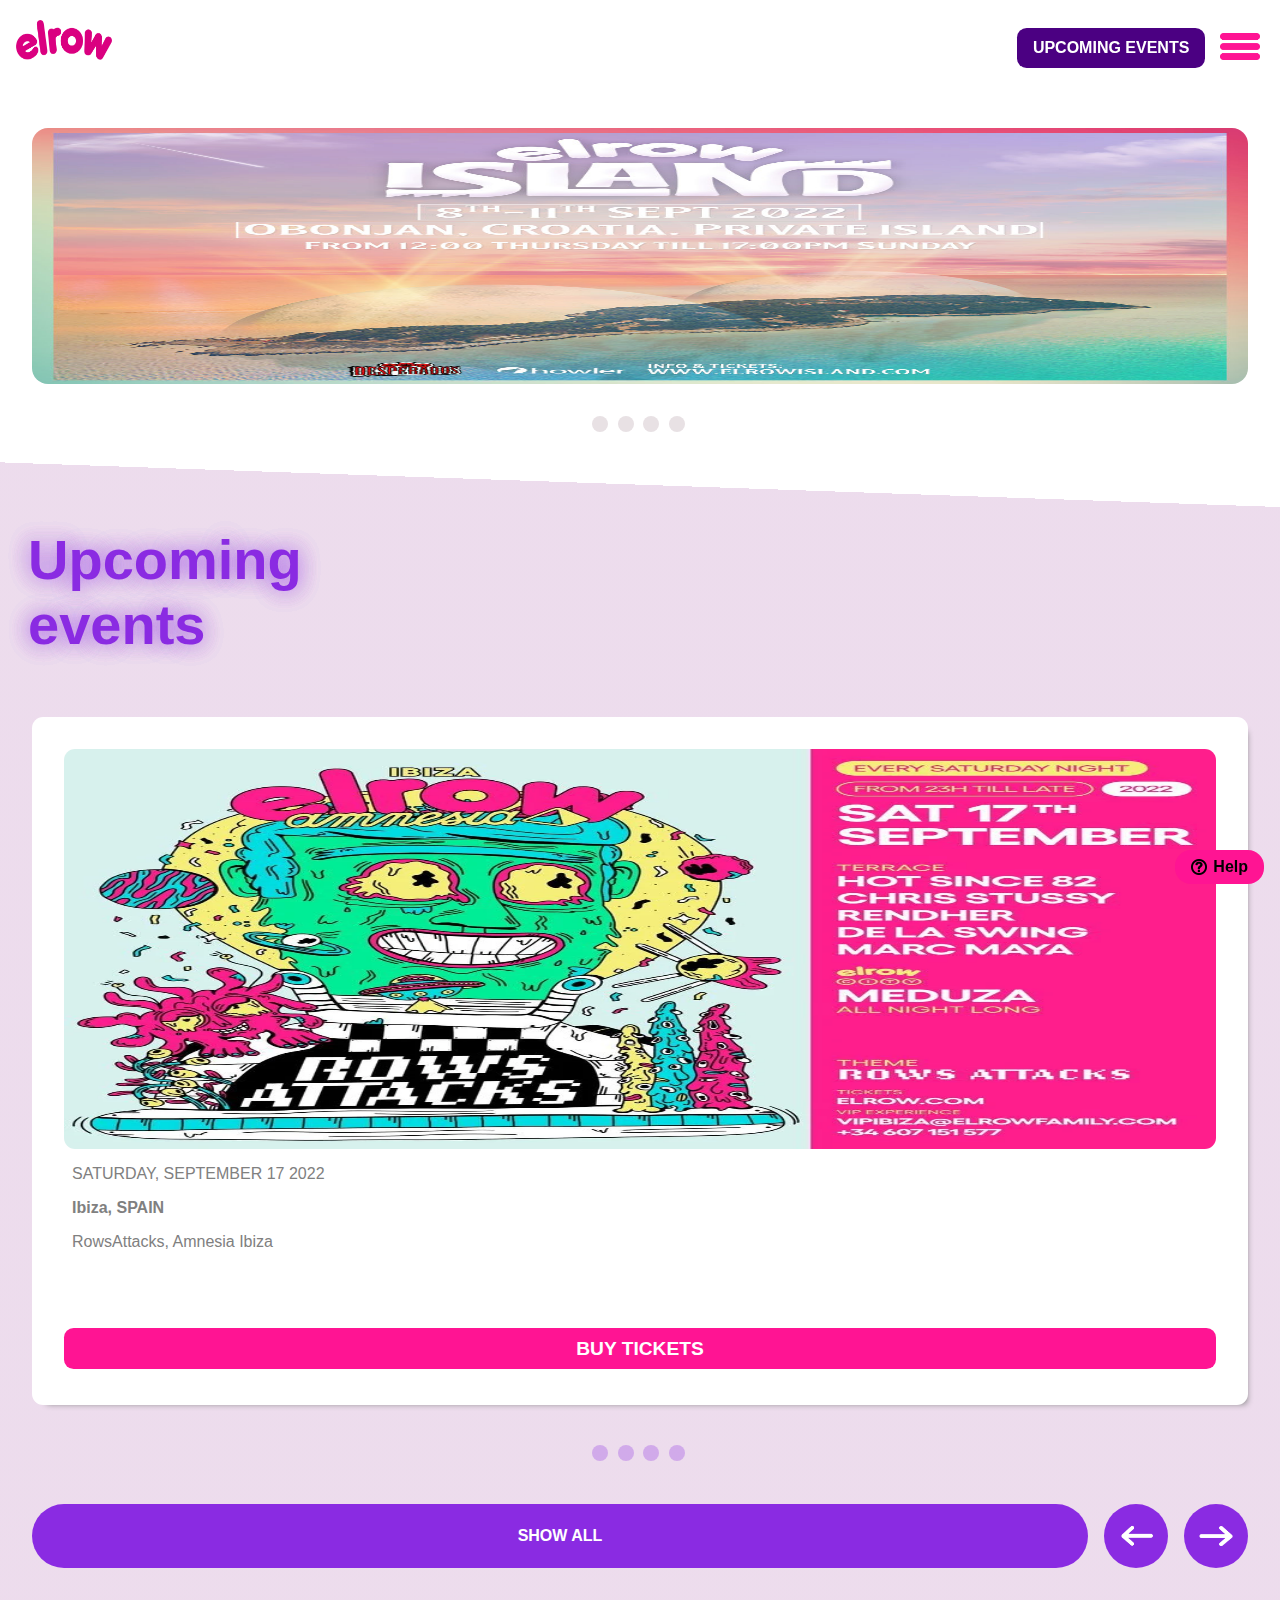
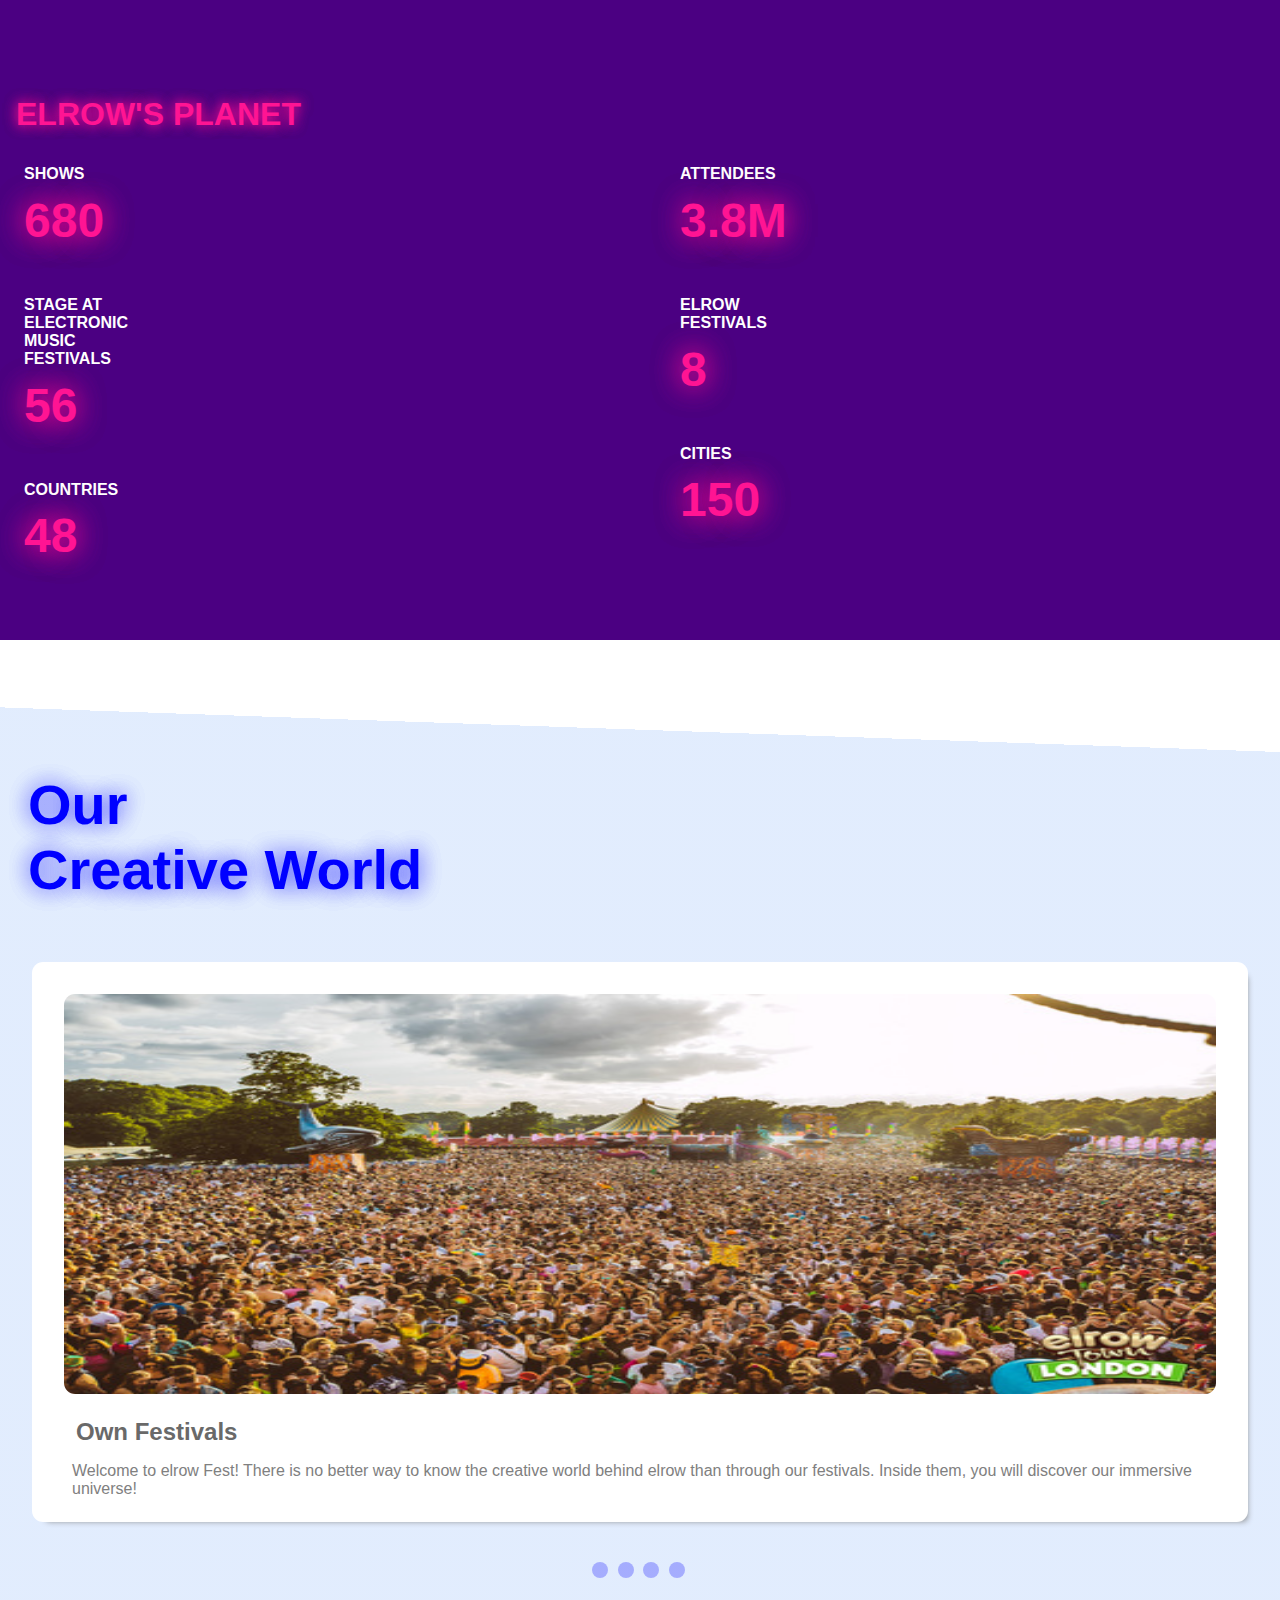
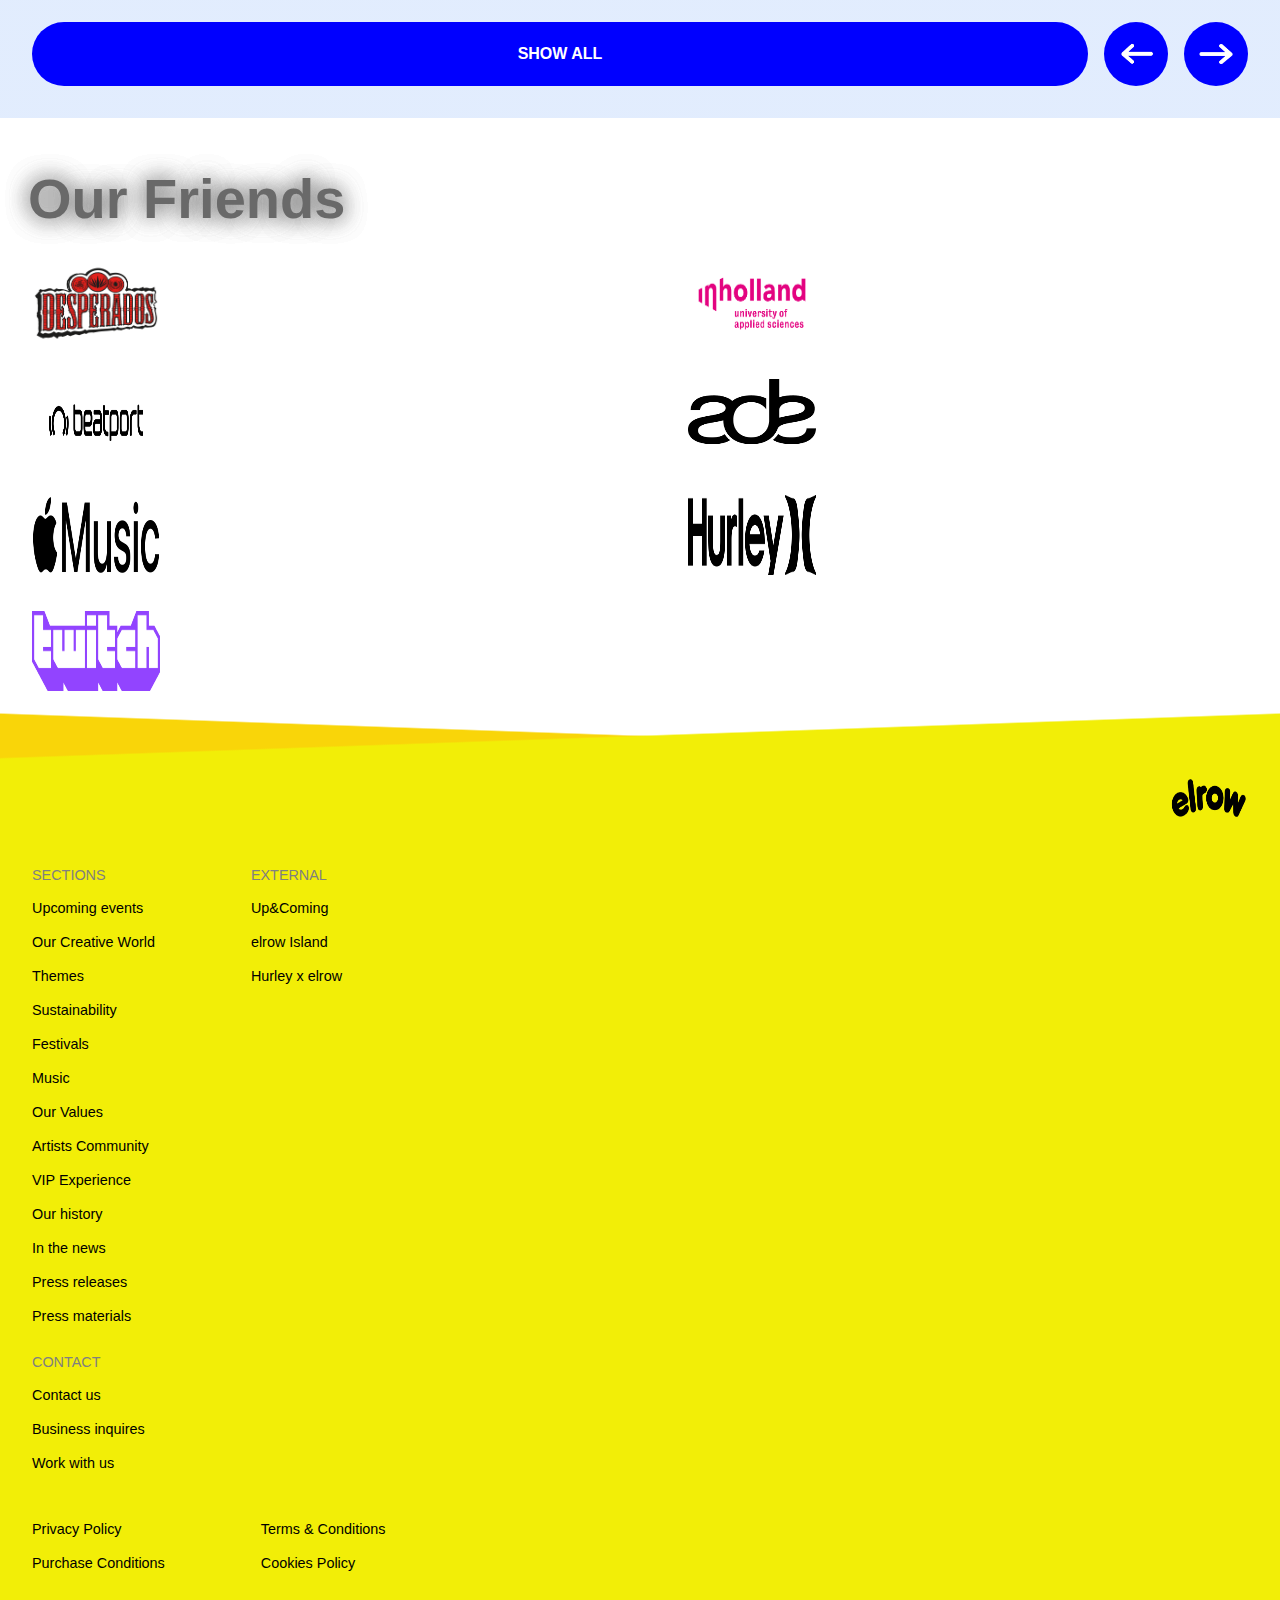
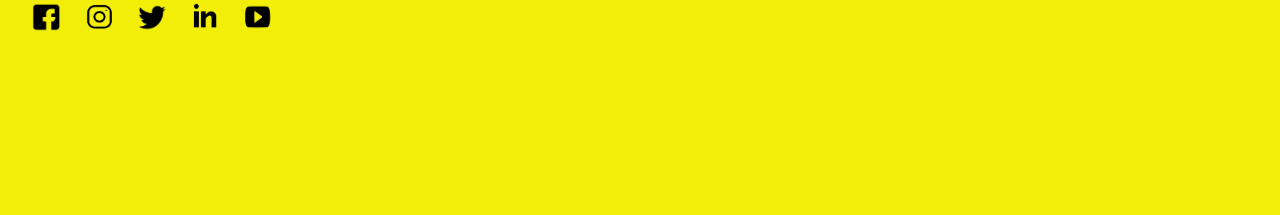
==== commit 1025a372: "Add files via upload" ====
--- a/index.html
+++ b/index.html
@@ -6,8 +6,8 @@
     <meta http-equiv="X-UA-Compatible" content="IE=edge">
     <meta name="viewport" content="width=device-width, initial-scale=1.0">
     <title>Elrow</title>
-    <link rel="stylesheet" href="css/style.css">
-    <link rel="stylesheet" href="css/home.css">
+    <link rel="stylesheet" href="styles/style.css">
+    <link rel="stylesheet" href="styles/home.css">
 </head>
 <body>
     <header>
--- a/styles/style.css
+++ b/styles/style.css
@@ -0,0 +1,533 @@
+/*********************************/
+  /* css voor beide pagina's */
+/********************************/
+
+/***************************************************/
+  /* css reset bron: Yara de student-assistent */
+/*************************************************/
+*, *::before, *::after{
+    box-sizing: border-box;
+    padding: 0;
+    margin: 0;
+}
+
+
+
+
+/****************/
+  /* kleuren */
+/***************/
+:root{
+    --hoofdKleur: deeppink;
+
+    --headerKleur: rgba(255,255,255,0.98); 
+
+    --navKleur: rgba(76, 0, 130, 0.961); 
+
+    --accentKleur: blueviolet;
+    --accentKleur2: indigo;
+    --accentKleur3: blue;
+    --accentKleur4: dimgrey;
+    --accentKleur5: white; 
+    --accentKleur6: #e62d2d;
+
+    --bolletjesKleur: #e8e1e4;
+    --bolletjesKleur2: rgba(137, 43, 226, 0.282);
+    --bolletjesKleur3: rgba(0, 0, 255, 0.269);
+
+    --tekstKleur: grey;
+    --footerTekstKleur: black;
+
+    --stateKleur: rgb(187, 27, 113); 
+    --stateKleur2: rgb(23, 23, 160);
+
+    --shadowKleur:rgba(105, 105, 105, 0.53);
+    --shadowKleur2: rgba(255, 20, 145, 0.51);
+    --shadowKleur3: #d01f1f;
+}
+
+
+
+
+body{ 
+    font-family:Arial,sans-serif;
+}
+
+button {
+    cursor:pointer;   /* waar een link is word de muis een hand */
+} 
+
+h2{
+    font-size: 3.5em;
+    padding-left: 0.5em;
+    font-weight:bolder;
+}
+
+h3{
+    color: var(--accentKleur4);
+    padding-left: 0.5em;
+}
+
+p{
+    color: var(--tekstKleur);
+    padding-left: 0.5em;
+}
+
+header{
+    display: flex;
+    justify-content:left;
+    align-items:center;
+
+    height: 6em;
+    position: sticky; /* blijft bovenaan tijdens het scrollen */ 
+
+    top:0;
+    background: var(--headerKleur);
+
+    z-index: 100; /* is bovenste laag van alle lagen */
+}
+
+a{
+    text-decoration:none; /* geen lijn onder de a */
+}
+
+ul{
+    list-style-type: none; /* geen bolletjes voor de li */
+}
+
+
+/*****************************/
+  /* tekst naast het logo */
+/***************************/
+/*header p{  
+    width: 9em;
+    margin-left: 1em;
+    margin-right: auto; de margin-right wordt zo groot als de ruimte die over is bron: flexbox opdracht
+} */
+
+
+
+
+/****************************/
+  /* het hamburger menu */
+/**************************/
+header button{
+    background: none;
+    border: none;
+    margin-right: 1em;
+}
+
+header button img{
+    width: 3em;
+    height: 2em;
+}
+
+
+
+/*******************************************************************************/
+  /* de navigatie bron: docent link: https://codepen.io/shooft/pen/GRxXboQ */
+/*****************************************************************************/
+header nav {
+	position:fixed; /* - verliest zijn plek in de flow - blijft op die vaste plek staan als de gebruiker scrolt */
+	top:0;
+	bottom:0;
+	left:0;
+	right:0;
+	
+    overflow-y: auto; /* verticaal scrollbaar */
+
+	background-color:var(--navKleur);
+	
+	transform:translateX(-100%); /* nav is 100% naar de linker kant */
+	
+	transition-duration:.3s;
+}
+
+header nav.open {
+	transform:translateX(0%); /* nav komt in beeld met 0% aan de linker en rechter kant */
+} 
+
+/* logo + sluit icon */
+header div{
+    display: flex;
+}
+
+/* logo */
+header div img{
+    width: 7em;
+    height: 3em;
+    margin-left: 0.5em;
+    margin-top: 2em;
+    margin-right:auto; /* de margin-right wordt zo groot als de ruimte die over is bron: flexbox opdracht */
+}
+
+/* taal button */
+header nav button{
+    color: var(--accentKleur5);
+    font-size: 0.8em;
+    text-transform: uppercase; /* tekst allemaal hoofdletters */
+    text-align: center;
+
+    background: none;
+
+    border-style: solid;
+    border-radius: 0.8em;
+    border-color: var(--accentKleur5); 
+
+    padding-top: 0.5em;
+    padding-right: 1em;
+    padding-bottom: 0.5em;
+    padding-left: 1em;
+
+    margin-top: 1em;
+    margin-bottom: 1em;
+    margin-left: 2.5em;
+}
+
+/* sluit icon */
+header div button{
+    background: none;
+    border: none;
+}
+
+header div button img{
+    width: 4em;
+    height: 2em;
+}
+
+/* de tekst */
+header nav a{
+    background: none;
+    text-transform: none;
+    margin-left: 0.5em;
+}
+
+header ul:nth-of-type(1) li{
+    font-size: 1.5em;
+    margin-top: 1em;
+    font-weight: bold;
+}
+
+@keyframes bounce{ /* bron: docent link: https://codepen.io/shooft/pen/KKorGPa */
+    0% {
+        transform:scale(1);
+      }
+    100% {
+        transform:scale(1.1);
+      }
+}
+
+header ul li:hover{
+    animation-name: bounce;
+    animation-duration: 1s;
+}
+
+header nav a:hover{
+    color: var(--hoofdKleur)
+}
+
+header nav a:focus{
+    color:var(--stateKleur);
+}
+
+header nav a:active{
+    color:var(--stateKleur);
+}
+
+/* algemene informatie in nav */
+header ul:nth-of-type(2){
+    margin-top: 3em;
+    margin-left: 0.7em;
+    column-count: 2;
+}
+
+header ul:nth-of-type(2) a{
+    font-size: 1em;
+    font-weight:normal;
+}
+
+/* de social media icons */
+header ul:nth-of-type(3){
+    display: flex;
+}
+
+header ul:nth-of-type(3) img{
+    width: 2em;
+    height: 2em;
+    margin-top: 1em;
+}
+
+@keyframes zoen-animation { /* bron: docent link: https://codepen.io/shooft/pen/KKorGPa */
+    0% {
+      transform:scale(1);
+    }
+    100% {
+      transform:scale(2);
+    }
+}
+
+header ul:nth-of-type(3) img:hover{ 
+    animation-name:zoen-animation;
+    animation-duration:1s;
+    rotate: 15deg;
+}
+
+
+
+
+/*********************/
+  /* help button */
+/*******************/
+main > button{  /* meest directe button van de main */
+    font-size: 1em;
+    padding-top: 0.5em;
+    padding-right: 1em;
+    padding-bottom: 0.5em;
+    padding-left: 1em;
+
+    appearance: none;
+    border: none;
+    border-radius: 1em;
+    
+    font-weight: bold;
+
+    position: fixed; /* - verliest zijn plek in de flow - blijft op die vaste plek staan als de gebruiker scrolt */
+    right: 1em;
+    bottom: 1em;
+
+    display: flex;
+    justify-content: center;
+    align-items: center;
+
+    z-index: 100; /* is bovenste laag van alle lagen */
+
+    background-image: /* bron: docent */
+        linear-gradient(
+            135deg,
+            deeppink calc(33% + 2em),
+            rgba(255, 20, 145, 0.583) calc(33% + 2em) calc(33% + 3em),
+            deeppink calc(33% + 3em)
+        );
+
+    background-size: 300% 100%;
+    animation: glans 3s linear infinite;
+}
+
+@keyframes glans{ /* bron: docent */
+    0% {
+        background-position: right center;
+    }
+    100% {
+        background-position: left center;
+    }
+}
+
+main > button:hover{
+    rotate: 357deg;
+}
+
+main > button:focus{
+    background-image: /* bron: docent */
+    linear-gradient(
+        135deg,
+        rgba(255, 20, 145, 0.583) calc(33% + 2em),
+        deeppink calc(33% + 2em) calc(33% + 3em),
+        rgba(255, 20, 145, 0.583) calc(33% + 3em)
+    );
+
+    background-size: 300% 100%;
+    animation: glans 3s linear infinite;
+}
+
+main > button:active{
+    background-image: /* bron: docent */
+    linear-gradient(
+        135deg,
+        rgba(255, 20, 145, 0.583) calc(33% + 2em),
+        deeppink calc(33% + 2em) calc(33% + 3em),
+        rgba(255, 20, 145, 0.583) calc(33% + 3em)
+    );
+
+    background-size: 300% 100%;
+    animation: glans 3s linear infinite;
+}
+
+main > button img{
+    height: 1em;
+    width: 1em;
+    margin-right: 0.4em;
+}
+
+
+
+
+/****************************************************************/
+  /* alle vakken waar de verschillende onderwerpen in staan */
+/**************************************************************/
+article{ 
+    border-radius: 0.7em;
+    background-color:var(--accentKleur5);
+    box-shadow: 0.4em 0.4em 0.4em -0.5em grey;
+    height: 43em;
+    width: 100%;
+    margin-bottom: 0.5em;
+}
+
+article img{
+    border-radius: 0.7em;
+    height: 25em;
+    width: 25em;
+}
+
+article:hover{ /* bron: https://www.geeksforgeeks.org/how-to-zoom-an-image-on-mouse-hover-using-css/ */
+    transform: scale(1.03);
+    transition-duration: 0.5s;
+}
+
+
+
+
+/*******************/
+  /* de footer */
+/******************/
+footer{
+    background-image: 
+        linear-gradient( /* gekleurd vlak achter de tekst */
+          178deg, 
+          transparent 3.9em,
+          rgb(242, 238, 7) 4em
+        ),
+        linear-gradient( 
+          182deg, 
+          transparent 3.9em,
+          rgb(249, 213, 9) 4em
+        );
+
+    height: 70em;
+}
+
+footer h2{
+    color:var(--tekstKleur);
+    text-transform: uppercase; /* tekst in allemaal hoofdletters */
+    font-size: 0.9em;
+    padding-left: 0;
+    font-weight: lighter;
+    margin-top: 2em;
+}
+
+footer li{
+    margin-top: 1em;
+}
+
+footer a{
+    color:var(--footerTekstKleur);
+    font-size: 0.9em;
+}
+
+footer nav{
+    margin-left: 2em;
+    margin-right: 2em;
+}
+
+footer nav:nth-of-type(1){
+    display: flex;
+}
+
+footer nav:nth-of-type(1) ul:nth-of-type(1){
+    margin-top: 9em;
+    margin-right: 6em;
+}
+
+footer nav:nth-of-type(1) ul:nth-of-type(2){
+    margin-top: 9em;
+}
+
+/* het logo */
+footer nav:nth-of-type(1) img{
+    width: 5em;
+    height: 3em;
+    margin-top: 5em;
+    margin-left:auto; /* de margin-left wordt zo groot als de ruimte die over is bron: flexbox opdracht */
+}
+
+footer a{ /* bron: docent link: https://codepen.io/shooft/pen/qBogPoM?editors=1010 */
+    position:relative; /* behoudt zijn plek in de flow */
+    transition:color .5s;
+}
+
+footer a::after{
+    content:"";
+    position:absolute; /* verliest zijn plek in de flow */
+    left:0;
+    right:0;
+    top:100%;
+    height:.2em;
+    background-color:var(--hoofdKleur); /* kleur van de lijn */
+  
+    transform:scaleX(0); /* initieel horizontaal helemaal plat */
+    transition:transform .5s;
+}
+
+footer a:hover::after {
+    transform:scaleX(1); /* nu horizontaal de hele breedte */
+}
+
+footer a:focus::after {
+    transform:scaleX(1); /* nu horizontaal de hele breedte */
+}
+
+footer a:active {
+    color:var(--accentKleur2);
+}
+
+/* algemene informatie in nav */
+footer nav:nth-of-type(3){
+    display: flex;
+    gap: 6em; /* ruimte ertussen */
+    margin-top: 2em;
+}
+
+/* de social media icons */
+footer nav:nth-of-type(4) ul:nth-of-type(1){
+    display: flex;
+    gap: 1.5em; /* ruimte ertussen */
+}
+
+footer nav:nth-of-type(4) img{
+    width: 2em;
+    height: 2em;
+    margin-top: 1em;
+}
+
+@keyframes zoen-animation { /* bron: docent link: https://codepen.io/shooft/pen/KKorGPa */
+    0% {
+      transform:scale(1);
+    }
+    100% {
+      transform:scale(2);
+    }
+}
+
+footer nav:nth-of-type(4) img:hover{ 
+    animation-name:zoen-animation;
+    animation-duration:1s;
+    rotate: 15deg;
+}
+
+
+
+
+
+
+
+
+
+
+
+
+
+
+
+
+
+
--- a/styles/home.css
+++ b/styles/home.css
@@ -0,0 +1,635 @@
+/*********************************/
+  /* css voor de home pagina */
+/********************************/
+
+/***************************************************/
+  /* css reset bron: Yara de student-assistent */
+/*************************************************/
+*, *::before, *::after{
+    box-sizing: border-box;
+    padding: 0;
+    margin: 0;
+}
+
+
+
+
+/*************/
+  /* logo */
+/************/
+header img{ 
+    width: 3em;
+    height: 1.5em;
+    margin-left: 0.5em;
+    margin-right: 0.5em;
+}
+
+
+
+
+/*******************************/
+  /* "upcoming events" knop */
+/******************************/
+header a{  
+    color: var(--accentKleur5);
+    border-radius: 0.6em;
+    font-size: 1em;
+    text-align: center;
+    text-transform: uppercase; /* tekst in allemaal hoofdletters */
+    font-weight: bold;
+
+    padding-top: 0.7em;
+    padding-right: 1em;
+    padding-bottom: 0.7em;
+    padding-left: 1em;
+
+    margin-right: 0.5em;
+    margin-left:auto; /* de margin-left wordt zo groot als de ruimte die over is bron: flexbox opdracht */
+
+    white-space: nowrap; /* tekst altijd op 1 regels */
+
+    background-image: /* bron: docent */
+        linear-gradient(
+            135deg,
+            indigo calc(33% + 2em),
+            rgba(76, 0, 130, 0.611) calc(33% + 2em) calc(33% + 3em),
+            indigo calc(33% + 3em)
+        );
+
+    background-size: 300% 100%;
+    animation: glans 3s linear infinite;
+}
+
+header a:hover{
+    rotate: 357deg;
+}
+
+header a:focus{
+    background-image: /* bron: docent */
+    linear-gradient(
+        135deg,
+        rgba(76, 0, 130, 0.611) calc(33% + 2em),
+        indigo calc(33% + 2em) calc(33% + 3em),
+        rgba(76, 0, 130, 0.611)  calc(33% + 3em)
+    );
+
+    background-size: 300% 100%;
+    animation: glans 3s linear infinite;
+}
+
+header a:active{
+    background-image: /* bron: docent */
+    linear-gradient(
+        135deg,
+        rgba(76, 0, 130, 0.611) calc(33% + 2em),
+        indigo calc(33% + 2em) calc(33% + 3em),
+        rgba(76, 0, 130, 0.611)  calc(33% + 3em)
+    );
+
+    background-size: 300% 100%;
+    animation: glans 3s linear infinite;
+}
+
+@keyframes glans{
+    0% {
+        background-position: right center;
+    }
+    100% {
+        background-position: left center;
+    }
+}
+
+
+
+
+/***************************************************************************/
+  /* caroussel bron: docent link: https://codepen.io/shooft/pen/oNzGJMM */
+/**************************************************************************/
+.caroCarrousel {
+    position:inherit; 
+	outline:none;
+}
+
+/* de carrousel elementen container */
+.caroCarrousel > ul {
+    margin: 0; 
+    padding: 0;
+    list-style: none;
+    display: flex;
+    overflow: auto; /* handmatig scrollen is mogelijk */
+      
+    scroll-snap-type: inline mandatory; /* snappen als er gescrolled wordt - andere helft bij li */
+
+    -webkit-overflow-scrolling: touch; /* scrollbar zoveel mogelijk verbergen voor iOS*/
+    -ms-overflow-style: none; /* scrollbar zoveel mogelijk verbergen voor IE */
+    scrollbar-width: none; /* scrollbar zoveel mogelijk verbergen voor firefox */
+}
+  
+.caroCarrousel > ul::-webkit-scrollbar {
+    display: none; /* scrollbar zoveel mogelijk verbergen voor chrome, safari en edge*/
+}
+  
+/* de carrousel elementen */
+.caroCarrousel > ul li {
+    flex-basis: 100%;
+    flex-shrink: 0;
+    
+    scroll-snap-align:center; /* snappen als er gescrolled wordt - andere helft bij ul */
+}
+  
+/* de stijlen voor jouw content hier */
+.caroCarrousel > ul li > img {
+    display: block;
+    width: 100%;
+    height: 20em;
+    padding: 2em;
+    border-radius: 3em;
+}
+  
+/* de bolletjes container */
+.caroCarrousel nav ul {
+    position:inherit;
+    left: 2em; 
+    right: 2em;
+    bottom: 0;
+    margin: 0;
+    padding: 0 0 .5em;
+    list-style: none;
+      
+    display: flex;
+    justify-content: center;
+    gap:.4em; /* ruimte ertussen */
+}
+  
+/* een bolletje container */
+.caroCarrousel > nav li {
+    flex-basis: 1.2em;
+    aspect-ratio: 1/1;  /* een verhouding van 1 breed bij 1 hoog */
+}
+  
+/* de bolletjes */
+.caroCarrousel > nav a {
+    display: block;
+    width:1em;
+    height:1em;
+    
+    text-decoration: none;
+
+    border-radius: 50%;
+    outline: none;
+    
+    transition: 0.5s;
+}
+
+/* bolletjes eerste carrousel */
+.caroCarrousel:nth-of-type(1) > nav a {
+    background-color: var(--bolletjesKleur);
+}
+
+.caroCarrousel:nth-of-type(1) > nav a.current {
+    background-color: var(--hoofdKleur);
+}
+
+/* bolletjes section "upcoming events" */
+.caroCarrousel:nth-of-type(2) > nav a {
+    background-color:var(--bolletjesKleur2);
+}
+
+.caroCarrousel:nth-of-type(2)> nav a.current {
+    background-color: var(--accentKleur2);
+}
+
+/* bolletjes section "our creative world" */
+.caroCarrousel:nth-of-type(4) > nav a {
+    background-color:var(--bolletjesKleur3);
+}
+
+.caroCarrousel:nth-of-type(4) > nav a.current {
+    background-color: var(--accentKleur3);
+}
+
+
+
+
+/***********************************/
+  /* section "upcoming events" */
+/*********************************/
+section:nth-of-type(2){
+    background-image: linear-gradient( /* gekleurd vlak achter de tekst */
+    182deg, 
+    transparent 4em, 
+    rgba(130, 15, 130, 0.144) 
+    4em)
+}
+
+section:nth-of-type(2) h2{ 
+    color:var(--accentKleur);
+    width: 2em;
+    padding-top: 1.5em;
+    padding-bottom: 0.5em;
+
+    text-shadow: /* bron: docent */
+        0 0 .4em var(--bolletjesKleur2),
+        0 0 .4em var(--bolletjesKleur2),
+        0 0 .4em var(--bolletjesKleur2);
+} 
+
+section:nth-of-type(2) > ul li{ /* meest directe ul van de section */
+    padding:2em;
+}
+
+section:nth-of-type(2) article{
+    display: flex;
+    flex-direction: column;
+    padding:2em;
+}
+
+section:nth-of-type(2) article p:nth-of-type(1) {
+    order: 2;
+    margin-top: 1em;
+}
+
+section:nth-of-type(2) article p:nth-of-type(2) {
+    order: 4;
+    margin-top: 1em;
+}
+
+section:nth-of-type(2) article img{
+    order: 1;
+    width:100%;
+} 
+
+section:nth-of-type(2) article h3{
+    order: 3;
+    margin-top: 1em;
+    color:var(--tekstKleur);
+    font-size: 1em;
+    width: 100%;
+}
+
+/* de land namen */
+h3 em{  
+    text-transform: uppercase; /* tekst in allemaal hoofdletters */
+    font-style: normal;
+}
+
+/* de datum */
+section:nth-of-type(2) p:nth-of-type(1){ 
+    text-transform: uppercase; /* tekst in allemaal hoofdletters */
+    color:var(--tekstKleur);
+} 
+
+/* de "buy tickets" knop */
+section:nth-of-type(2) article a {
+    order: 5;
+    margin-top: 4em;
+    border-radius: 0.5em;
+    background-color:var(--hoofdKleur);
+    color:var(--accentKleur5);
+    font-size: 1.2em;
+    font-weight: bold;
+    text-transform: uppercase; /* tekst in allemaal hoofdletters */
+    width:100%;
+    text-align: center;
+    padding-top: 0.5em;
+    padding-bottom: 0.5em;
+}
+
+/* bron: docent link: https://codepen.io/shooft/pen/KKorGPa?editors=0110 */
+@keyframes kloppend{
+    0%{
+        transform: scale(0.8);
+    }
+    50%{
+        transform: scale(1);
+    }
+    100%{
+        transform: scale(0.8);
+    }
+}
+
+section:nth-of-type(2) article a{
+    animation-name: kloppend;
+    animation-duration: 2s;
+    animation-iteration-count: infinite; /* blijft altijd door gaan - stopt niet */
+}
+
+section:nth-of-type(2) article a:hover{
+    transform:translate(-.25em, -.25em);
+    box-shadow: 0 .5em var(--stateKleur);
+}
+
+section:nth-of-type(2) article a:focus{
+    background-color:var(--stateKleur);
+    box-shadow:none;
+}
+
+section:nth-of-type(2) article a:active{
+    background-color:var(--stateKleur);
+    box-shadow:none;
+}
+
+
+
+
+/* de "show all" knop + de "vorige en volgende" knop */
+section:nth-of-type(2) div{
+    display: flex;
+    gap: 1em;
+    padding: 2em;
+}
+
+/* de "show all" knop */
+section:nth-of-type(2) div a{
+    border-radius: 8em;
+    background-color:var(--accentKleur);
+    color:var(--accentKleur5);
+   
+    text-transform: uppercase; /* tekst in allemaal hoofdletters */
+    font-weight: bold;
+    height: 4em;
+
+    flex-grow: 1;  /* als flex kind */
+
+    display: flex; /* als flex parent */
+    justify-content: center;
+    align-items: center;
+}
+
+section:nth-of-type(2) div a:hover{ /* bron: docent link: https://codepen.io/shooft/pen/yLKWzqy */
+    transform:translatey(-.5em); 
+    box-shadow: 0 .5em var(--accentKleur2);
+}
+
+section:nth-of-type(2) div a:focus{
+    background-color: var(--accentKleur2);
+    box-shadow:none;
+}
+
+section:nth-of-type(2) div a:active{
+    background-color: var(--accentKleur2);
+    box-shadow:none;
+}
+
+/* de "vorige en volgende" knop */
+section:nth-of-type(2) div button{
+    border: none;
+    border-radius: 50%;
+    background-color: var(--accentKleur);
+    padding: 0em;
+    width: 4em;
+    height: 4em;
+    display: flex;
+    justify-content: center;
+    align-items: center;
+    font-size: 1em;
+}
+
+section:nth-of-type(2) div button:hover{
+    transform:translatey(-.5em); 
+    box-shadow: 0 .5em var(--accentKleur2);
+}
+
+section:nth-of-type(2) div button:focus{
+    background-color: var(--accentKleur2);
+    box-shadow:none;
+}
+
+section:nth-of-type(2) div button:active{
+    background-color: var(--accentKleur2);
+    box-shadow:none;
+}
+
+/* de "vorige en volgende" pijl */
+section:nth-of-type(2) div button img{
+    width: 3em;
+    height: 3em;
+    display: block;
+}
+
+
+
+
+/**********************************/
+  /* section "elrow's planet" */
+/********************************/
+section:nth-of-type(3){
+    background-color:var(--accentKleur2);
+    background-image: url(https://elrow-vapor-bucket.s3.eu-west-1.amazonaws.com/public/assets/images/home/planet-elrow/background.svg);
+    background-repeat: no-repeat; /* bron: https://www.w3schools.com/cssref/css3_pr_background-size.asp */
+    background-size: 100%;
+    background-position: right;
+    height: 40em;
+}
+
+section:nth-of-type(3) h2{ 
+    color:var(--hoofdKleur);
+    font-size: 2em;
+    text-transform: uppercase; /* tekst in allemaal hoofdletters */
+    padding-top: 3em;
+
+
+    text-shadow: /* bron: docent */
+        0 0 .4em var(--shadowKleur2),
+        0 0 .4em var(--shadowKleur2),
+        0 0 .4em var(--shadowKleur2);
+} 
+
+section:nth-of-type(3) ul {
+    column-count: 2;
+    column-gap: 2em; /* ruimte ertussen */
+    margin-top: 2em;
+}
+
+section:nth-of-type(3) h3{ 
+    color:var(--accentKleur5);
+    font-size: 1em;
+    text-transform: uppercase; /* tekst in allemaal hoofdletters */
+    margin-left: 1em;
+    width: 6em;
+} 
+
+section:nth-of-type(3) p{ 
+    color:var(--hoofdKleur);
+    font-size: 3em;
+    font-weight: bold;
+    text-transform: uppercase; /* tekst in allemaal hoofdletters */
+    margin-top: 0.2em;
+    margin-bottom: 1em;
+
+    text-shadow: /* bron: docent */
+        0 0 .6em var(--shadowKleur2),
+        0 0 .6em var(--shadowKleur2),
+        0 0 .6em var(--shadowKleur2);
+} 
+
+
+
+
+/*************************************/
+  /* section "our creative world" */
+/************************************/
+section:nth-of-type(4){
+    background-image: linear-gradient( /* gekleurd vlak achter de tekst */
+    182deg, 
+    transparent 4em, 
+    rgba(59, 131, 246, 0.149)
+    4em);
+    margin-top: 3em;
+}
+
+section:nth-of-type(4) h2:nth-of-type(1){ /* de tekst "our" */
+    color:var(--accentKleur3);
+    padding-top: 1.5em;
+
+    text-shadow: /* bron: docent */
+        0 0 .4em var(--bolletjesKleur3),
+        0 0 .4em var(--bolletjesKleur3),
+        0 0 .4em var(--bolletjesKleur3);
+} 
+
+section:nth-of-type(4) h2:nth-of-type(2){ /* de tekst "creative world" */
+    color:var(--accentKleur3);
+    padding-bottom: 0.5em;
+
+    text-shadow: /* bron: docent */
+        0 0 .4em var(--bolletjesKleur3),
+        0 0 .4em var(--bolletjesKleur3),
+        0 0 .4em var(--bolletjesKleur3);
+} 
+
+
+
+
+section:nth-of-type(4) > ul li{
+    padding:2em;
+}
+
+section:nth-of-type(4) article{
+    display: flex;
+    flex-direction: column;
+    padding:2em;
+    height: 35em;
+}
+
+section:nth-of-type(4) article h3{
+    order: 2;
+    font-size: 1.5em;
+    margin-top: 1em;
+}
+
+section:nth-of-type(4) article p{
+    order: 3;
+    margin-top: 1em;
+}
+
+section:nth-of-type(4) article img{
+    order: 1;
+    width:100%;
+}
+
+/* de "show all" knop + de "vorige en volgende" knop */
+section:nth-of-type(4) div{
+    display: flex;
+    gap: 1em; /* ruimte ertussen */
+    padding: 2em;
+}
+
+/* de "show all" knop */
+section:nth-of-type(4) div a{
+    border-radius: 8em;
+    background-color:var(--accentKleur3);
+    color:var(--accentKleur5);
+   
+    text-transform: uppercase; /* tekst in allemaal hoofdletters */
+    font-weight: bold;
+    height: 4em;
+
+    flex-grow: 1;  /* als flex kind */
+
+    display: flex; /* als flex parent */
+    justify-content: center;
+    align-items: center;
+}
+
+section:nth-of-type(4) div a:hover{
+    transform:translatey(-.5em); 
+    box-shadow: 0 .5em var(--stateKleur2);
+}
+
+section:nth-of-type(4) div a:focus{
+    background-color: var(--stateKleur2);
+    box-shadow:none;
+}
+
+section:nth-of-type(4) div a:active{
+    background-color: var(--stateKleur2);
+    box-shadow:none;
+}
+
+/* de "vorige en volgende" knop */
+section:nth-of-type(4) div button{
+    border: none;
+    border-radius: 50%; /* maakt het rond */
+    background-color: var(--accentKleur3);
+    padding: 0em;
+    width: 4em;
+    height: 4em;
+    display: flex;
+    justify-content: center;
+    align-items: center;
+    font-size: 1em;
+}
+
+section:nth-of-type(4) div button:hover{
+    transform:translatey(-.5em); 
+    box-shadow: 0 .5em var(--stateKleur2);
+}
+
+section:nth-of-type(4) div button:focus{
+    background-color: var(--stateKleur2);
+    box-shadow:none;
+}
+
+section:nth-of-type(4) div button:active{
+    background-color: var(--stateKleur2);
+    box-shadow:none;
+}
+
+/* de "vorige en volgende" pijl */
+section:nth-of-type(4) div button img{
+    width: 3em;
+    height: 3em;
+    display: block;
+}
+
+
+
+
+/*******************************/
+  /* section "our friends" */
+/*****************************/
+section:nth-of-type(5){
+    margin-top: 3em;
+}
+
+section:nth-of-type(5) h2{ 
+    color:var(--accentKleur4);
+
+    text-shadow: /* bron: docent */
+    0 0 .4em var(--shadowKleur),
+    0 0 .4em var(--shadowKleur),
+    0 0 .4em var(--shadowKleur);
+}
+
+section:nth-of-type(5) ul{
+    column-count: 2; /* 2 rijen naast elkaar */
+    column-gap: 2em; /* ruimte ertussen */
+}
+
+section:nth-of-type(5) img{
+    width: 8em;
+    height: 5em;
+    margin-top: 2em;
+    margin-left: 2em;
+}
